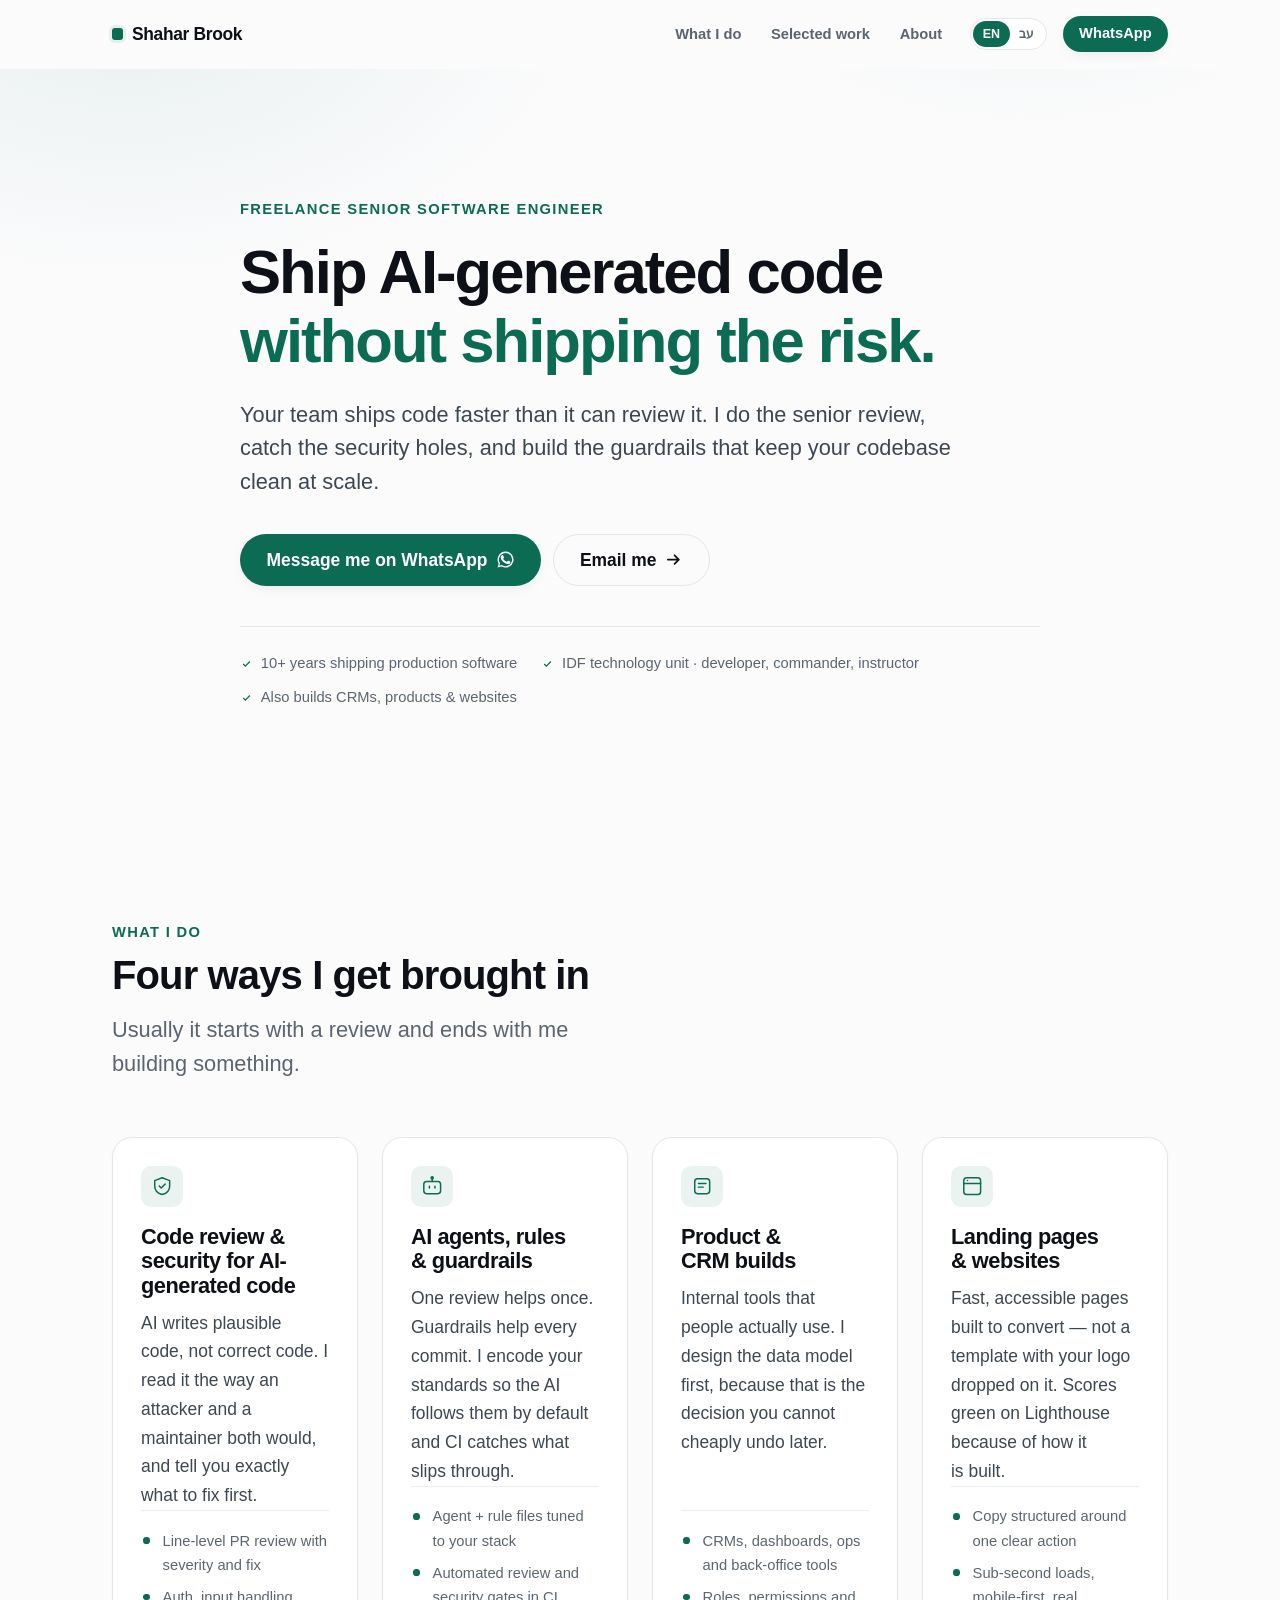
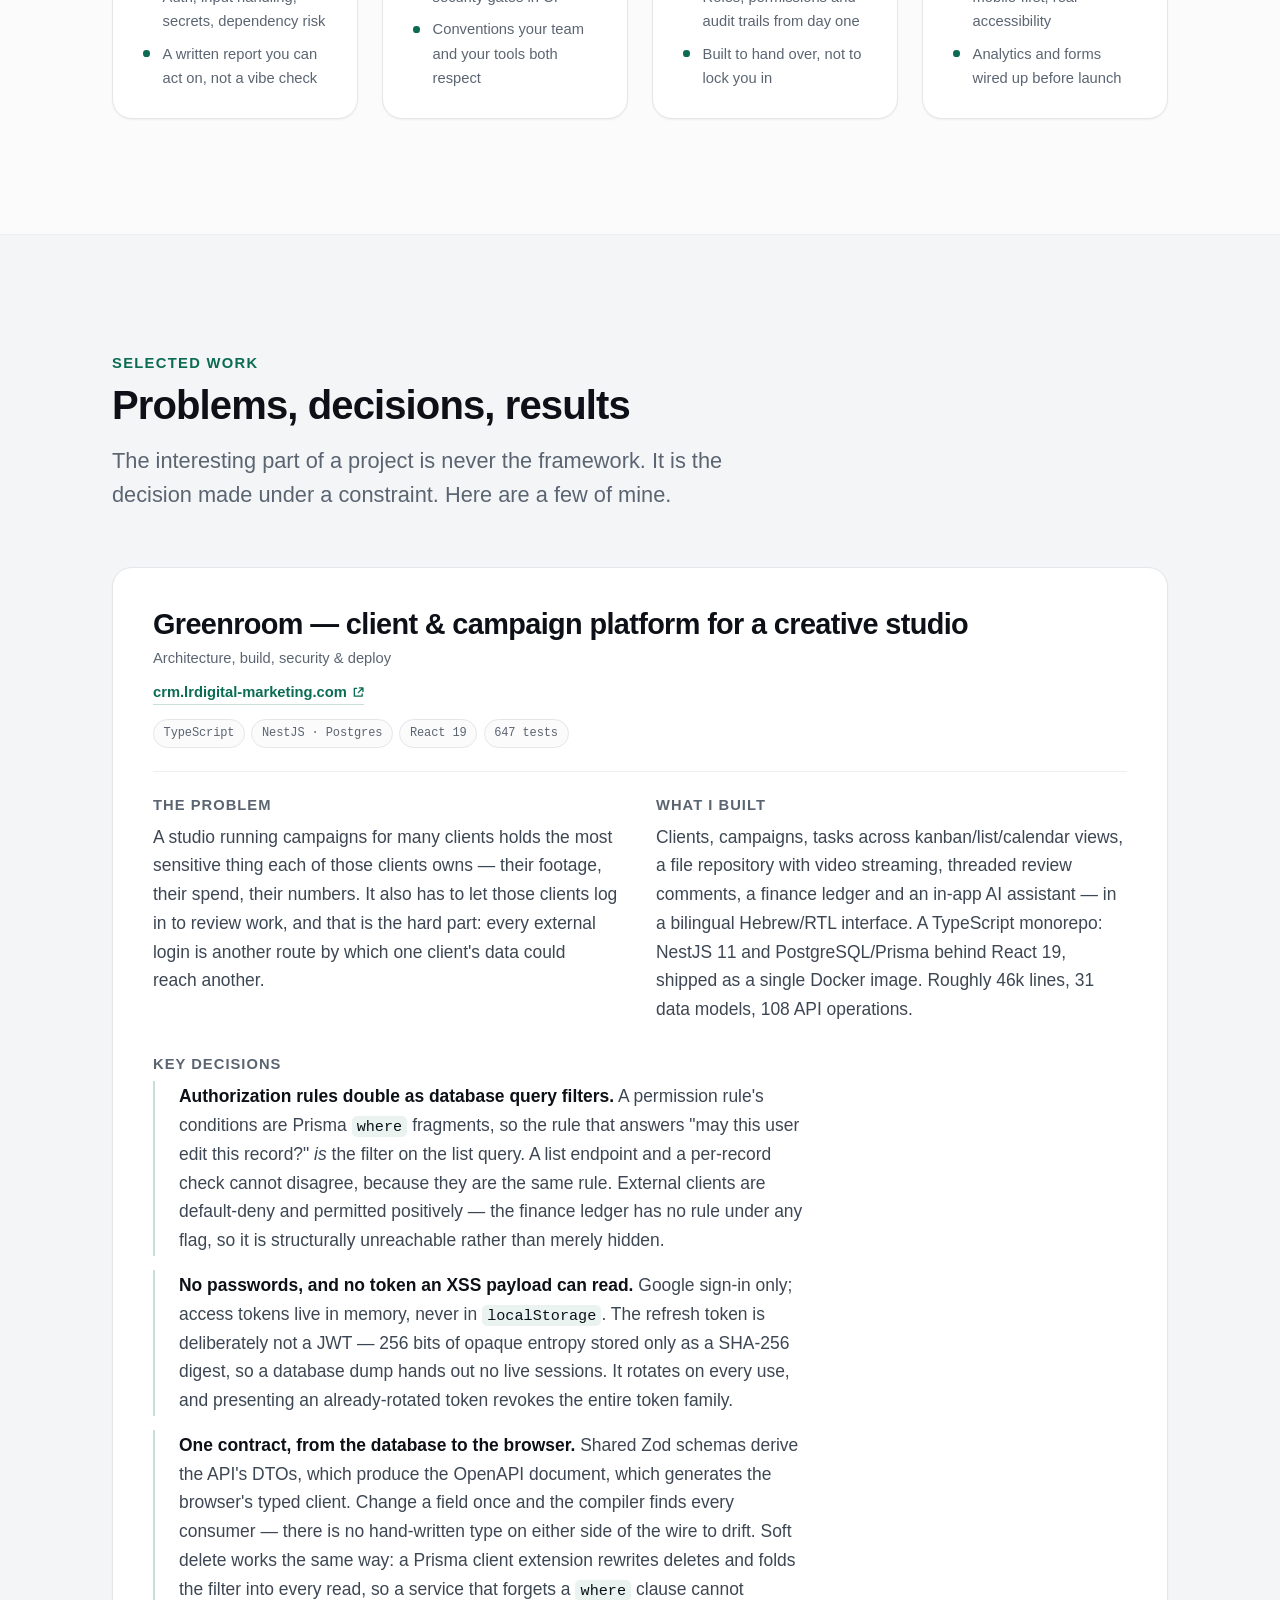
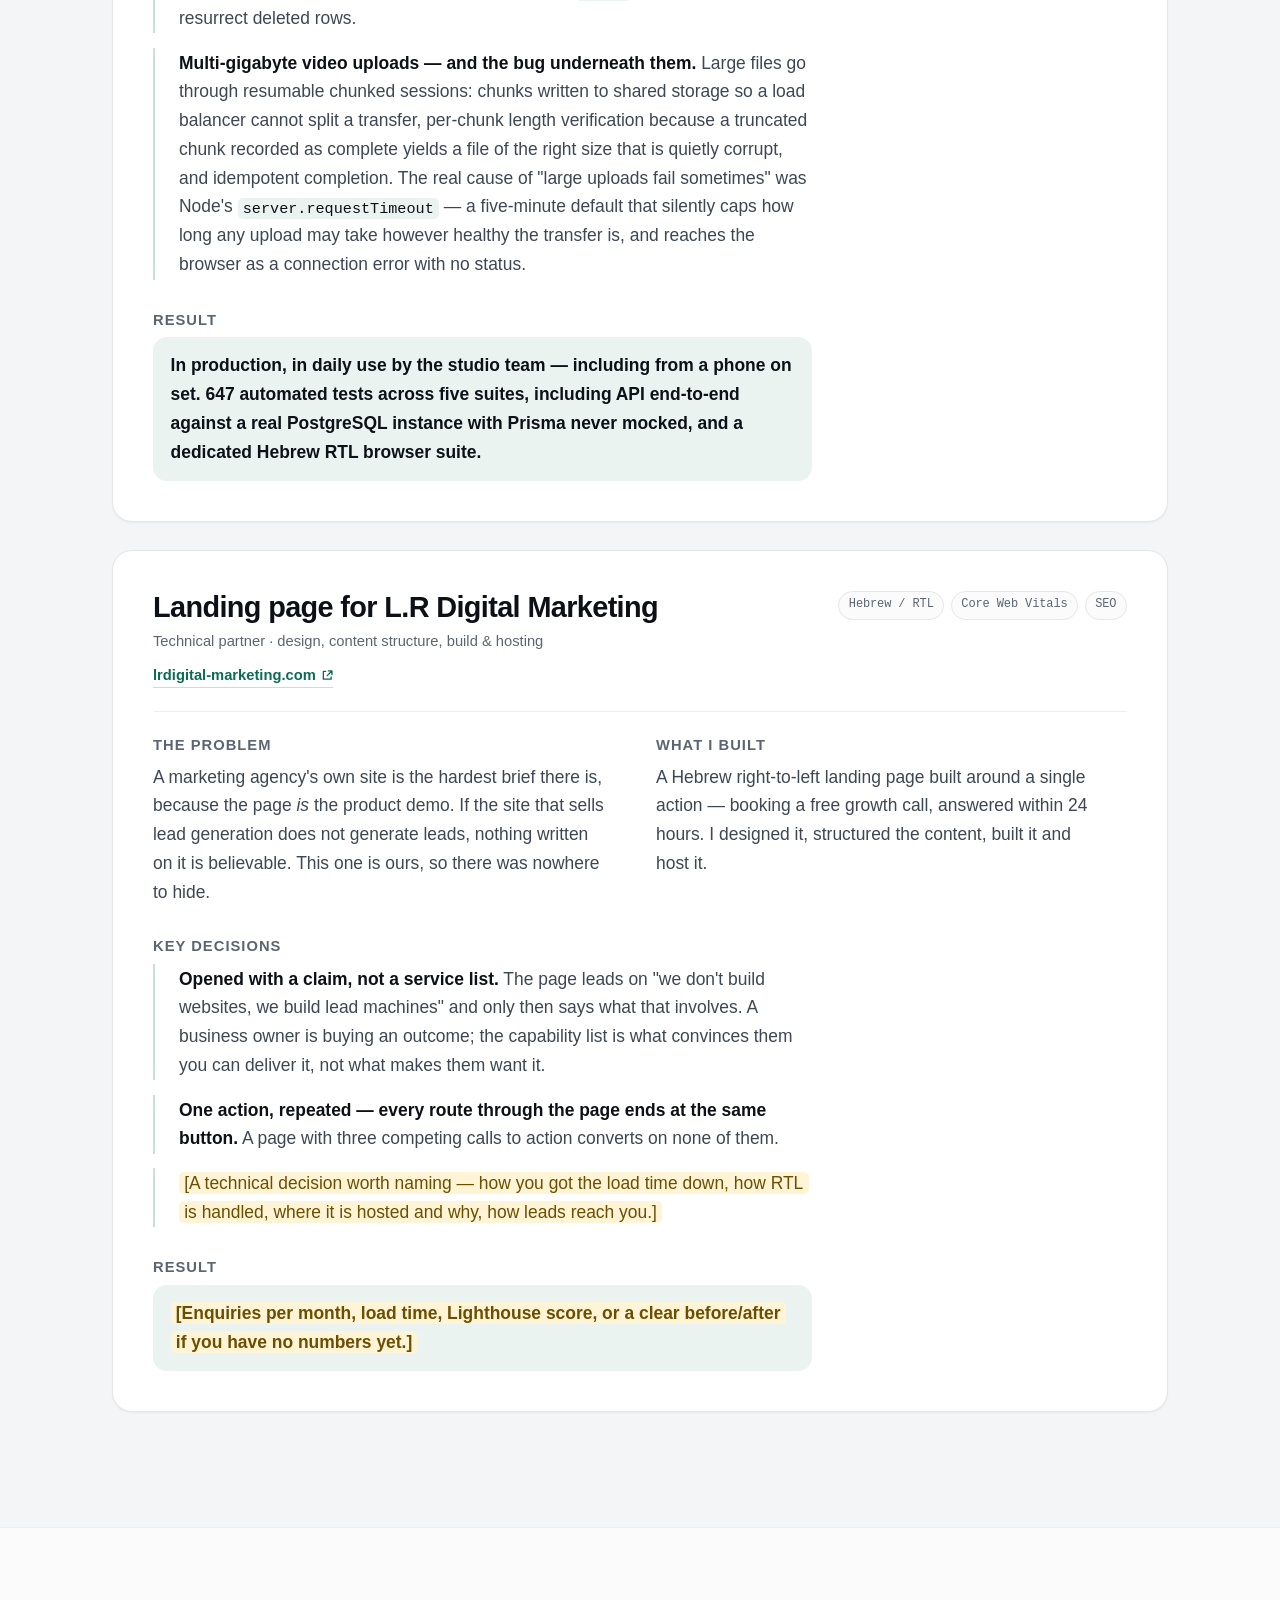
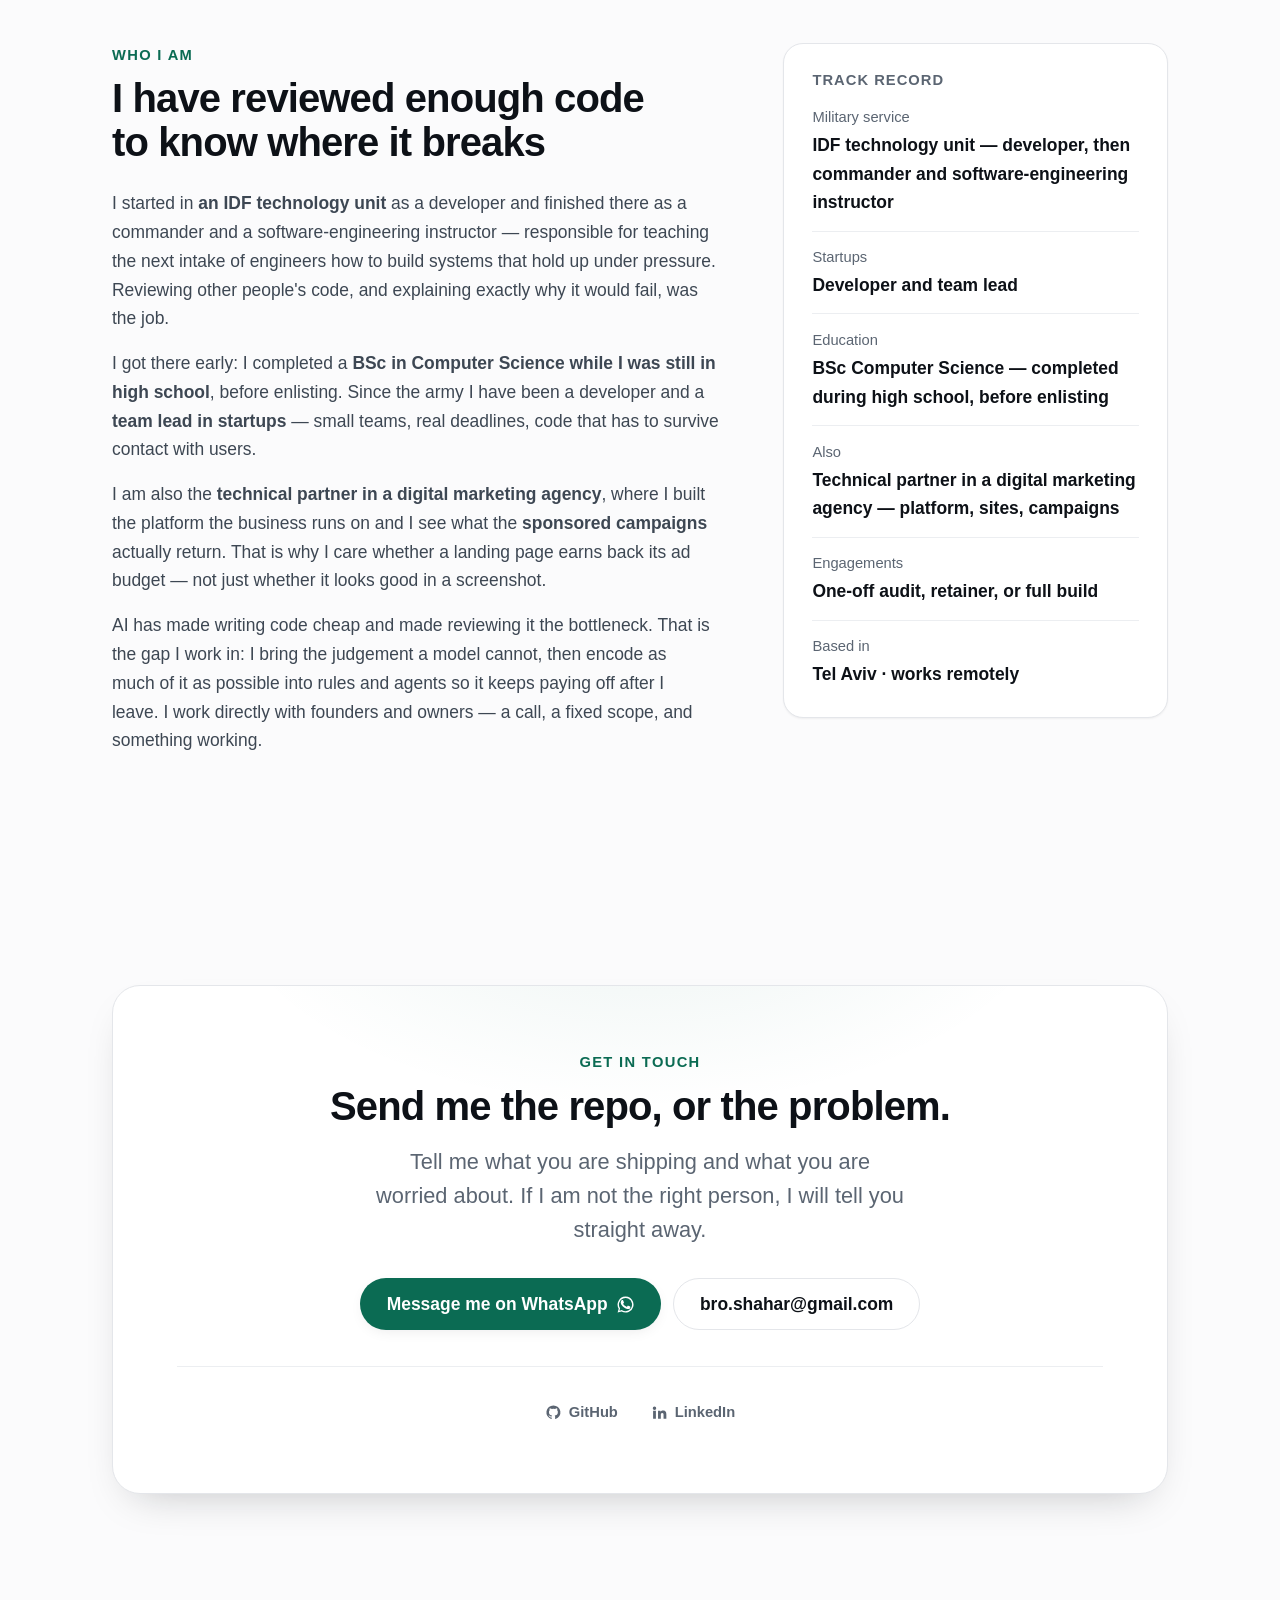
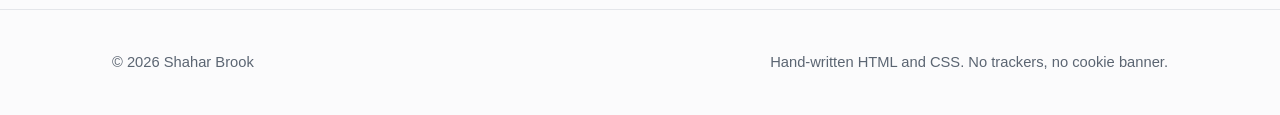
==== index.html @ 5a6a5cbb "Add bilingual portfolio site Static single-page site (EN/HE with RTL), no build step and no dependen" ====
<!doctype html>
<!-- The lang/dir on <html> are the master switch for the whole site.
     They are set before first paint by the inline script below. -->
<html lang="en" dir="ltr">
<head>
<meta charset="utf-8">
<meta name="viewport" content="width=device-width, initial-scale=1">

<!-- ==========================================================================
     SEO / SOCIAL  —  CUSTOMIZE
     The Hebrew title/description live in assets/js/main.js (LANG_META) and are
     swapped in when the visitor switches language.
     ========================================================================== -->
<title>Shahar Brook — Ship AI-generated code safely</title>
<meta name="description" content="Senior engineer helping teams ship AI-generated code safely: code review, security checks, and the agents and guardrails that keep a codebase clean. Also builds CRMs, products and landing pages.">
<link rel="canonical" href="https://shaharbrook.github.io/">
<link rel="alternate" hreflang="en" href="https://shaharbrook.github.io/?lang=en">
<link rel="alternate" hreflang="he" href="https://shaharbrook.github.io/?lang=he">
<link rel="alternate" hreflang="x-default" href="https://shaharbrook.github.io/">

<meta property="og:type" content="website">
<meta property="og:url" content="https://shaharbrook.github.io/">
<meta property="og:title" content="Shahar Brook — Ship AI-generated code safely">
<meta property="og:description" content="Senior code review, security checks and guardrails for AI-generated code. Plus full product, CRM and website builds.">
<meta property="og:image" content="https://shaharbrook.github.io/assets/img/og.png">
<meta name="twitter:card" content="summary_large_image">

<meta name="theme-color" content="#0c1116" media="(prefers-color-scheme: dark)">
<meta name="theme-color" content="#fbfbfc" media="(prefers-color-scheme: light)">

<link rel="icon" href="assets/img/favicon.svg" type="image/svg+xml">
<link rel="stylesheet" href="assets/css/styles.css">

<!-- ==========================================================================
     Runs before first paint, so the page never flashes the wrong language or
     the wrong text direction.

     Priority: ?lang= in the URL  >  saved choice  >  browser language  >  English.
     ========================================================================== -->
<script>
(function () {
  var root = document.documentElement;

  // Scroll-reveal opt-in. The load handler is a failsafe: if main.js fails to
  // load, we drop the flag so nothing is left invisible.
  root.classList.add('js');
  addEventListener('load', function () {
    if (!window.__revealReady) root.classList.remove('js');
  });

  var q = (location.search.match(/[?&]lang=(en|he)\b/) || [])[1];
  var saved = null;
  try { saved = localStorage.getItem('lang'); } catch (e) { /* private mode */ }
  var browser = (navigator.language || '').toLowerCase();

  var lang = q || saved || (browser.indexOf('he') === 0 ? 'he' : 'en');
  root.lang = lang;
  root.dir = lang === 'he' ? 'rtl' : 'ltr';
})();
</script>
</head>

<body>
<a class="skip-link" href="#main" lang="en">Skip to content</a>
<a class="skip-link" href="#main" lang="he">דילוג לתוכן</a>

<!-- ==========================================================================
     HEADER
     ========================================================================== -->
<header class="site-header" id="top">
  <div class="container header-inner">
    <a class="wordmark" href="#top">
      <span class="wordmark-mark" aria-hidden="true"></span>
      <span lang="en">Shahar&nbsp;Brook</span>
      <span lang="he">שחר&nbsp;ברוק</span>
    </a>

    <nav class="site-nav" aria-label="Primary">
      <ul>
        <li><a href="#services" lang="en">What I do</a><a href="#services" lang="he">מה אני עושה</a></li>
        <li><a href="#work" lang="en">Selected work</a><a href="#work" lang="he">עבודות נבחרות</a></li>
        <li><a href="#about" lang="en">About</a><a href="#about" lang="he">מי אני</a></li>
      </ul>
    </nav>

    <!-- Language switch. Real links, so they work with JavaScript disabled;
         main.js intercepts the click and swaps in place instead of reloading. -->
    <div class="lang-switch" role="group" aria-label="Language / שפה">
      <a class="lang-btn" href="?lang=en" data-lang="en" hreflang="en" lang="en">EN</a>
      <a class="lang-btn" href="?lang=he" data-lang="he" hreflang="he" lang="he">עב</a>
    </div>

    <!-- Header CTA goes straight to WhatsApp — one tap from any scroll position. -->
    <a class="btn btn-sm btn-primary header-cta" href="https://wa.me/972544994592?text=Hi%20Shahar%20%E2%80%94%20I%20found%20your%20site.%20What%20I%20need%20help%20with%3A" lang="en">WhatsApp</a>
    <a class="btn btn-sm btn-primary header-cta" href="https://wa.me/972544994592?text=%D7%94%D7%99%D7%99%20%D7%A9%D7%97%D7%A8%2C%20%D7%94%D7%92%D7%A2%D7%AA%D7%99%20%D7%9E%D7%94%D7%90%D7%AA%D7%A8.%20%D7%9E%D7%94%20%D7%A9%D7%90%D7%A0%D7%99%20%D7%A6%D7%A8%D7%99%D7%9A%3A" lang="he">וואטסאפ</a>
  </div>
</header>

<main id="main">

  <!-- ========================================================================
       1. HERO
       The headline leads with the outcome, not the job title.
       Every block below exists twice: lang="en" and lang="he". CSS hides
       whichever one does not match <html lang>. Keep them next to each other.
       ======================================================================== -->
  <section class="hero">
    <div class="container hero-inner">
      <p class="eyebrow" lang="en">Freelance senior software engineer</p>
      <p class="eyebrow" lang="he">מהנדס תוכנה בכיר · פרילנס</p>

      <!-- Two block lines rather than a hard <br>, so each half can wrap on
           its own on a narrow phone. The nowrap span stops "AI-generated"
           breaking after the hyphen. -->
      <h1 class="hero-title" lang="en">
        <span class="hero-line">Ship <span class="nowrap">AI-generated</span> code</span>
        <span class="hero-line accent-text">without shipping the risk.</span>
      </h1>
      <h1 class="hero-title" lang="he">
        <span class="hero-line">קוד שנכתב ב־AI</span>
        <span class="hero-line accent-text">בלי הסיכון שבא איתו.</span>
      </h1>

      <!-- One sentence. Resist adding a second — this is the line that has to
           land in the first few seconds. -->
      <p class="hero-sub" lang="en">
        Your team ships code faster than it can review it. I do the senior review, catch
        the security holes, and build the guardrails that keep your codebase clean at scale.
      </p>
      <p class="hero-sub" lang="he">
        הצוות שלכם כותב קוד מהר יותר משהוא מספיק לבדוק אותו. אני עושה את ה־review הבכיר,
        מוצא את חורי האבטחה, ובונה את מנגנוני הבקרה ששומרים על הקוד נקי גם כשגדלים.
      </p>

      <div class="hero-actions">
        <!-- PRIMARY CTA — WhatsApp. Lowest-friction channel for this market:
             one tap on a phone and the conversation has already started.
             CUSTOMIZE: the number lives in the wa.me/ URL, international
             format, no "+" and no leading zero (Israel = 972...). -->
        <a class="btn btn-primary btn-lg" href="https://wa.me/972544994592?text=Hi%20Shahar%20%E2%80%94%20I%20found%20your%20site.%20What%20I%20need%20help%20with%3A" lang="en">
          Message me on WhatsApp
          <svg class="btn-icon" viewBox="0 0 24 24" fill="currentColor" aria-hidden="true"><path d="M12 2a10 10 0 0 0-8.6 15.1L2 22l5-1.3A10 10 0 1 0 12 2Zm0 18.2a8.2 8.2 0 0 1-4.3-1.2l-.3-.2-3.1.8.8-3-.2-.3A8.2 8.2 0 1 1 12 20.2Z"/><path d="M17.5 14.4c-.3-.2-1.8-.9-2.1-1-.3-.1-.5-.2-.7.1-.2.3-.8 1-.9 1.2-.2.2-.3.2-.6.1-.3-.2-1.3-.5-2.4-1.5-.9-.8-1.5-1.8-1.7-2.1-.2-.3 0-.5.1-.6l.4-.5c.1-.2.2-.3.3-.5.1-.2 0-.4 0-.5 0-.1-.7-1.6-.9-2.2-.2-.6-.5-.5-.7-.5h-.6c-.2 0-.5.1-.8.4-.3.3-1 1-1 2.5s1.1 2.9 1.2 3.1c.1.2 2.1 3.2 5.1 4.5.7.3 1.3.5 1.7.6.7.2 1.4.2 1.9.1.6-.1 1.8-.7 2-1.4.2-.7.2-1.3.2-1.4-.1-.2-.3-.2-.5-.4Z"/></svg>
        </a>
        <a class="btn btn-primary btn-lg" href="https://wa.me/972544994592?text=%D7%94%D7%99%D7%99%20%D7%A9%D7%97%D7%A8%2C%20%D7%94%D7%92%D7%A2%D7%AA%D7%99%20%D7%9E%D7%94%D7%90%D7%AA%D7%A8.%20%D7%9E%D7%94%20%D7%A9%D7%90%D7%A0%D7%99%20%D7%A6%D7%A8%D7%99%D7%9A%3A" lang="he">
          דברו איתי בוואטסאפ
          <svg class="btn-icon" viewBox="0 0 24 24" fill="currentColor" aria-hidden="true"><path d="M12 2a10 10 0 0 0-8.6 15.1L2 22l5-1.3A10 10 0 1 0 12 2Zm0 18.2a8.2 8.2 0 0 1-4.3-1.2l-.3-.2-3.1.8.8-3-.2-.3A8.2 8.2 0 1 1 12 20.2Z"/><path d="M17.5 14.4c-.3-.2-1.8-.9-2.1-1-.3-.1-.5-.2-.7.1-.2.3-.8 1-.9 1.2-.2.2-.3.2-.6.1-.3-.2-1.3-.5-2.4-1.5-.9-.8-1.5-1.8-1.7-2.1-.2-.3 0-.5.1-.6l.4-.5c.1-.2.2-.3.3-.5.1-.2 0-.4 0-.5 0-.1-.7-1.6-.9-2.2-.2-.6-.5-.5-.7-.5h-.6c-.2 0-.5.1-.8.4-.3.3-1 1-1 2.5s1.1 2.9 1.2 3.1c.1.2 2.1 3.2 5.1 4.5.7.3 1.3.5 1.7.6.7.2 1.4.2 1.9.1.6-.1 1.8-.7 2-1.4.2-.7.2-1.3.2-1.4-.1-.2-.3-.2-.5-.4Z"/></svg>
        </a>

        <!-- SECONDARY CTA — email, for anyone who wants to send detail. -->
        <a class="btn btn-ghost btn-lg" href="mailto:bro.shahar@gmail.com?subject=Project%20enquiry" lang="en">
          Email me
          <svg class="btn-icon btn-icon-arrow" viewBox="0 0 20 20" aria-hidden="true"><path d="M4 10h11M11 5.5 15.5 10 11 14.5" fill="none" stroke="currentColor" stroke-width="1.8" stroke-linecap="round" stroke-linejoin="round"/></svg>
        </a>
        <a class="btn btn-ghost btn-lg" href="mailto:bro.shahar@gmail.com?subject=%D7%A4%D7%A0%D7%99%D7%99%D7%94%20%D7%9E%D7%94%D7%90%D7%AA%D7%A8" lang="he">
          שלחו לי מייל
          <svg class="btn-icon btn-icon-arrow" viewBox="0 0 20 20" aria-hidden="true"><path d="M4 10h11M11 5.5 15.5 10 11 14.5" fill="none" stroke="currentColor" stroke-width="1.8" stroke-linecap="round" stroke-linejoin="round"/></svg>
        </a>
      </div>

      <!-- Credibility strip. Three short proof points, no fluff. The third one
           is doing real work: it tells a founder who needs a whole product
           built that they are also in the right place. -->
      <ul class="hero-proof">
        <li lang="en">10+ years shipping production software</li>
        <li lang="he">מעל 10 שנות פיתוח במערכות פרודקשן</li>
        <li lang="en">IDF technology unit · developer, commander, instructor</li>
        <li lang="he">יחידה טכנולוגית בצה״ל · מפתח, מפקד ומדריך</li>
        <li lang="en">Also builds CRMs, products &amp; websites</li>
        <li lang="he">בונה גם CRM, מוצרים ואתרים</li>
      </ul>
    </div>
  </section>

  <!-- ========================================================================
       2. WHAT I DO
       Four services. Each is one outcome sentence + three concrete deliverables.
       To add a service, copy one <article class="card reveal"> block — remember
       to copy both the lang="en" and lang="he" lines inside it.
       ======================================================================== -->
  <section class="section" id="services">
    <div class="container">
      <header class="section-head">
        <p class="eyebrow" lang="en">What I do</p>
        <p class="eyebrow" lang="he">מה אני עושה</p>

        <h2 class="section-title" lang="en">Four ways I get brought in</h2>
        <h2 class="section-title" lang="he">ארבע דרכים שבהן אני נכנס לתמונה</h2>

        <p class="section-lead" lang="en">Usually it starts with a review and ends with me building something.</p>
        <p class="section-lead" lang="he">בדרך כלל זה מתחיל ב־review ונגמר בזה שאני בונה משהו.</p>
      </header>

      <div class="grid grid-services">

        <article class="card reveal">
          <span class="card-icon" aria-hidden="true">
            <svg viewBox="0 0 24 24" fill="none" stroke="currentColor" stroke-width="1.6" stroke-linecap="round" stroke-linejoin="round"><path d="M12 3 4 6v6c0 4.2 3.1 7.6 8 9 4.9-1.4 8-4.8 8-9V6l-8-3Z"/><path d="m8.8 11.8 2.2 2.2 4.2-4.4"/></svg>
          </span>
          <h3 class="card-title" lang="en">Code review &amp; security for AI-generated code</h3>
          <h3 class="card-title" lang="he">Review ואבטחה לקוד שנכתב ב־AI</h3>

          <p class="card-body" lang="en">
            AI writes plausible code, not correct code. I read it the way an attacker
            and a maintainer both would, and tell you exactly what to fix first.
          </p>
          <p class="card-body" lang="he">
            AI כותב קוד שנראה נכון, לא קוד שהוא נכון. אני קורא אותו גם כמי שתוקף אותו
            וגם כמי שיתחזק אותו, ואומר לכם בדיוק מה לתקן קודם.
          </p>

          <ul class="card-list">
            <li lang="en">Line-level PR review with severity and fix</li>
            <li lang="he">Review ברמת השורה, עם חומרה ותיקון</li>
            <li lang="en">Auth, input handling, secrets, dependency risk</li>
            <li lang="he">הרשאות, טיפול בקלט, סודות וסיכוני תלויות</li>
            <li lang="en">A written report you can act on, not a vibe check</li>
            <li lang="he">דוח כתוב שאפשר לפעול לפיו, לא תחושת בטן</li>
          </ul>
        </article>

        <article class="card reveal">
          <span class="card-icon" aria-hidden="true">
            <svg viewBox="0 0 24 24" fill="none" stroke="currentColor" stroke-width="1.6" stroke-linecap="round" stroke-linejoin="round"><rect x="3" y="7" width="18" height="13" rx="3"/><path d="M9 12v2M15 12v2M12 3v4"/><circle cx="12" cy="3" r="1.2"/></svg>
          </span>
          <h3 class="card-title" lang="en">AI agents, rules &amp; guardrails</h3>
          <h3 class="card-title" lang="he">סוכני AI, חוקים ומעקות בטיחות</h3>

          <p class="card-body" lang="en">
            One review helps once. Guardrails help every commit. I encode your standards
            so the AI follows them by default and CI catches what slips through.
          </p>
          <p class="card-body" lang="he">
            Review אחד עוזר פעם אחת. מעקות עוזרים בכל commit. אני מקודד את הסטנדרטים
            שלכם כך שה־AI עוקב אחריהם כברירת מחדל, וה־CI תופס את מה שמחליק.
          </p>

          <ul class="card-list">
            <li lang="en">Agent + rule files tuned to your stack</li>
            <li lang="he">קבצי agent ו־rules מותאמים ל־stack שלכם</li>
            <li lang="en">Automated review and security gates in CI</li>
            <li lang="he">שערי review ואבטחה אוטומטיים ב־CI</li>
            <li lang="en">Conventions your team and your tools both respect</li>
            <li lang="he">קונבנציות שגם הצוות וגם הכלים מכבדים</li>
          </ul>
        </article>

        <article class="card reveal">
          <span class="card-icon" aria-hidden="true">
            <svg viewBox="0 0 24 24" fill="none" stroke="currentColor" stroke-width="1.6" stroke-linecap="round" stroke-linejoin="round"><path d="M4 7a3 3 0 0 1 3-3h10a3 3 0 0 1 3 3v10a3 3 0 0 1-3 3H7a3 3 0 0 1-3-3Z"/><path d="M8 9h8M8 13h5"/></svg>
          </span>
          <h3 class="card-title" lang="en">Product &amp; CRM builds</h3>
          <h3 class="card-title" lang="he">מוצרים ומערכות CRM</h3>

          <p class="card-body" lang="en">
            Internal tools that people actually use. I design the data model first,
            because that is the decision you cannot cheaply undo later.
          </p>
          <p class="card-body" lang="he">
            כלים פנימיים שאנשים באמת משתמשים בהם. אני מתחיל ממודל הנתונים, כי זו
            ההחלטה שהכי יקר לשנות אחר כך.
          </p>

          <ul class="card-list">
            <li lang="en">CRMs, dashboards, ops and back-office tools</li>
            <li lang="he">CRM, דשבורדים וכלי תפעול</li>
            <li lang="en">Roles, permissions and audit trails from day one</li>
            <li lang="he">תפקידים, הרשאות ו־audit trail מהיום הראשון</li>
            <li lang="en">Built to hand over, not to lock you in</li>
            <li lang="he">בנוי כדי להימסר, לא כדי לנעול אתכם</li>
          </ul>
        </article>

        <article class="card reveal">
          <span class="card-icon" aria-hidden="true">
            <svg viewBox="0 0 24 24" fill="none" stroke="currentColor" stroke-width="1.6" stroke-linecap="round" stroke-linejoin="round"><path d="M3 6a3 3 0 0 1 3-3h12a3 3 0 0 1 3 3v12a3 3 0 0 1-3 3H6a3 3 0 0 1-3-3Z"/><path d="M3 9h18"/><path d="M7 6.01v.01"/></svg>
          </span>
          <h3 class="card-title" lang="en">Landing pages &amp; websites</h3>
          <h3 class="card-title" lang="he">דפי נחיתה ואתרים</h3>

          <p class="card-body" lang="en">
            Fast, accessible pages built to convert — not a template with your logo
            dropped on it. Scores green on Lighthouse because of how it is built.
          </p>
          <p class="card-body" lang="he">
            דפים מהירים ונגישים שבנויים להמיר — לא תבנית עם הלוגו שלכם עליה.
            ירוק ב־Lighthouse בזכות איך שהם בנויים.
          </p>

          <ul class="card-list">
            <li lang="en">Copy structured around one clear action</li>
            <li lang="he">תוכן שבנוי סביב פעולה אחת ברורה</li>
            <li lang="en">Sub-second loads, mobile-first, real accessibility</li>
            <li lang="he">טעינה מתחת לשנייה, mobile-first, נגישות אמיתית</li>
            <li lang="en">Analytics and forms wired up before launch</li>
            <li lang="he">אנליטיקס וטפסים מחוברים עוד לפני העלייה לאוויר</li>
          </ul>
        </article>

      </div>
    </div>
  </section>

  <!-- ========================================================================
       3. SELECTED WORK  —  the most important section
       Each case study follows the same four beats: Problem, Built, Decisions, Result.
       TO ADD A PROJECT: copy one whole <article class="case reveal"> block.
       Nothing else needs to change — the layout handles any number of cards.
       ======================================================================== -->
  <section class="section section-alt" id="work">
    <div class="container">
      <header class="section-head">
        <p class="eyebrow" lang="en">Selected work</p>
        <p class="eyebrow" lang="he">עבודות נבחרות</p>

        <h2 class="section-title" lang="en">Problems, decisions, results</h2>
        <h2 class="section-title" lang="he">בעיות, החלטות, תוצאות</h2>

        <p class="section-lead" lang="en">
          The interesting part of a project is never the framework. It is the decision
          made under a constraint. Here are a few of mine.
        </p>
        <p class="section-lead" lang="he">
          החלק המעניין בפרויקט הוא אף פעם לא ה־framework. הוא ההחלטה שהתקבלה תחת אילוץ.
          הנה כמה משלי.
        </p>
      </header>

      <div class="cases">

        <!-- ---------------- CASE STUDY 1 — GREENROOM ----------------
             Written from greenroom-case-study.md. Every claim here is checkable
             against the repo — keep it that way. The three code-level claims
             (CASL conditions as Prisma where fragments, opaque rotating refresh
             tokens, Zod->OpenAPI->client) are the ones a technical founder will
             probe, and they are the reason this card sells the review service.
             ---------------------------------------------------------- -->
        <article class="case reveal">
          <div class="case-head">
            <div>
              <h3 class="case-title" lang="en">Greenroom — client &amp; campaign platform for a creative studio</h3>
              <h3 class="case-title" lang="he">Greenroom — פלטפורמת לקוחות וקמפיינים לסטודיו יצירתי</h3>
              <p class="case-role" lang="en">Architecture, build, security &amp; deploy</p>
              <p class="case-role" lang="he">ארכיטקטורה, פיתוח, אבטחה והעלאה לאוויר</p>
              <a class="case-link" href="https://crm.lrdigital-marketing.com/" target="_blank" rel="noopener" lang="en">
                crm.lrdigital-marketing.com <svg viewBox="0 0 16 16" fill="none" stroke="currentColor" stroke-width="1.7" stroke-linecap="round" stroke-linejoin="round" aria-hidden="true"><path d="M6 3H3v10h10v-3M9.5 2.5H14V7M13.5 3 8 8.5"/></svg>
              </a>
              <a class="case-link" href="https://crm.lrdigital-marketing.com/" target="_blank" rel="noopener" lang="he">
                crm.lrdigital-marketing.com <svg viewBox="0 0 16 16" fill="none" stroke="currentColor" stroke-width="1.7" stroke-linecap="round" stroke-linejoin="round" aria-hidden="true"><path d="M6 3H3v10h10v-3M9.5 2.5H14V7M13.5 3 8 8.5"/></svg>
              </a>
            </div>
            <ul class="tags" aria-label="Technologies">
              <li class="tag">TypeScript</li>
              <li class="tag">NestJS · Postgres</li>
              <li class="tag">React 19</li>
              <li class="tag">647 tests</li>
            </ul>
          </div>

          <div class="case-grid">
            <div class="case-block">
              <h4 class="case-label" lang="en">The problem</h4>
              <h4 class="case-label" lang="he">הבעיה</h4>
              <p lang="en">
                A studio running campaigns for many clients holds the most sensitive thing each
                of those clients owns — their footage, their spend, their numbers. It also has
                to let those clients log in to review work, and that is the hard part: every
                external login is another route by which one client's data could reach another.
              </p>
              <p lang="he">
                סטודיו שמנהל קמפיינים לכמה לקוחות מחזיק בדבר הרגיש ביותר שיש לכל אחד מהם —
                החומרים, התקציב והמספרים שלו. הוא גם צריך לתת לאותם לקוחות להיכנס ולאשר
                עבודות, וזה החלק הקשה: כל התחברות חיצונית היא עוד דרך שבה נתונים של לקוח אחד
                עלולים להגיע לאחר.
              </p>
            </div>

            <div class="case-block">
              <h4 class="case-label" lang="en">What I built</h4>
              <h4 class="case-label" lang="he">מה בניתי</h4>
              <p lang="en">
                Clients, campaigns, tasks across kanban/list/calendar views, a file repository
                with video streaming, threaded review comments, a finance ledger and an in-app
                AI assistant — in a bilingual Hebrew/RTL interface. A TypeScript monorepo:
                NestJS 11 and PostgreSQL/Prisma behind React 19, shipped as a single Docker
                image. Roughly 46k lines, 31 data models, 108 API operations.
              </p>
              <p lang="he">
                לקוחות, קמפיינים, משימות בתצוגות קנבן/רשימה/לוח שנה, מאגר קבצים עם סטרימינג
                וידאו, שרשורי הערות, ספר חשבונות פיננסי ועוזר AI מוטמע — בממשק דו־לשוני
                בעברית ובכתיב מימין לשמאל. מונורפו ב־TypeScript: NestJS 11 ו־PostgreSQL/Prisma
                מאחורי React 19, נשלח כאימג' Docker אחד. כ־46 אלף שורות, 31 מודלי נתונים,
                108 פעולות API.
              </p>
            </div>

            <div class="case-block case-block-wide">
              <h4 class="case-label" lang="en">Key decisions</h4>
              <h4 class="case-label" lang="he">ההחלטות המרכזיות</h4>
              <ul class="case-decisions">
                <li lang="en">
                  <strong>Authorization rules double as database query filters.</strong>
                  A permission rule's conditions are Prisma <code>where</code> fragments, so the
                  rule that answers "may this user edit this record?" <em>is</em> the filter on
                  the list query. A list endpoint and a per-record check cannot disagree, because
                  they are the same rule. External clients are default-deny and permitted
                  positively — the finance ledger has no rule under any flag, so it is
                  structurally unreachable rather than merely hidden.
                </li>
                <li lang="he">
                  <strong>כללי ההרשאות משמשים גם כמסנני שאילתות במסד הנתונים.</strong>
                  התנאים של כלל הרשאה הם קטעי <code>where</code> של Prisma, כך שהכלל שעונה על
                  "האם המשתמש הזה יכול לערוך את הרשומה?" <em>הוא</em> המסנן של שאילתת הרשימה.
                  בדיקה נקודתית ורשימה לא יכולות לסתור זו את זו, כי הן אותו כלל. לקוחות
                  חיצוניים חסומים כברירת מחדל ומקבלים היתרים מפורשים בלבד — לספר החשבונות אין
                  כלל באף דגל, ולכן הוא בלתי נגיש מבנית ולא רק מוסתר.
                </li>
                <li lang="en">
                  <strong>No passwords, and no token an XSS payload can read.</strong>
                  Google sign-in only; access tokens live in memory, never in
                  <code>localStorage</code>. The refresh token is deliberately not a JWT — 256
                  bits of opaque entropy stored only as a SHA-256 digest, so a database dump
                  hands out no live sessions. It rotates on every use, and presenting an
                  already-rotated token revokes the entire token family.
                </li>
                <li lang="he">
                  <strong>בלי סיסמאות, ובלי טוקן שקוד XSS יכול לקרוא.</strong>
                  התחברות דרך Google בלבד; טוקני הגישה נשמרים בזיכרון, לא ב־<code>localStorage</code>.
                  טוקן הרענון הוא בכוונה לא JWT — 256 ביט של אנטרופיה אטומה שנשמרת רק כתקציר
                  SHA-256, כך שהדלפת מסד נתונים לא מחלקת סשנים חיים. הוא מתחלף בכל שימוש,
                  והצגה של טוקן שכבר הוחלף מבטלת את כל משפחת הטוקנים.
                </li>
                <li lang="en">
                  <strong>One contract, from the database to the browser.</strong>
                  Shared Zod schemas derive the API's DTOs, which produce the OpenAPI document,
                  which generates the browser's typed client. Change a field once and the
                  compiler finds every consumer — there is no hand-written type on either side
                  of the wire to drift. Soft delete works the same way: a Prisma client
                  extension rewrites deletes and folds the filter into every read, so a service
                  that forgets a <code>where</code> clause cannot resurrect deleted rows.
                </li>
                <li lang="he">
                  <strong>חוזה אחד, ממסד הנתונים ועד לדפדפן.</strong>
                  סכמות Zod משותפות מגדירות את ה־DTOs של ה־API, שמייצרים את מסמך ה־OpenAPI,
                  שממנו נוצר קליינט מוטיפס לדפדפן. משנים שדה פעם אחת והקומפיילר מוצא כל צרכן —
                  אין טיפוס שנכתב ביד באף צד של החוט שיכול לסטות. מחיקה רכה עובדת באותו אופן:
                  הרחבת קליינט של Prisma משנה מחיקות ומשלבת את הסינון בכל קריאה, כך ששירות
                  ששוכח <code>where</code> לא יכול להחיות שורות מחוקות.
                </li>
                <li lang="en">
                  <strong>Multi-gigabyte video uploads — and the bug underneath them.</strong>
                  Large files go through resumable chunked sessions: chunks written to shared
                  storage so a load balancer cannot split a transfer, per-chunk length
                  verification because a truncated chunk recorded as complete yields a file of
                  the right size that is quietly corrupt, and idempotent completion. The real
                  cause of "large uploads fail sometimes" was Node's
                  <code>server.requestTimeout</code> — a five-minute default that silently caps
                  how long any upload may take however healthy the transfer is, and reaches the
                  browser as a connection error with no status.
                </li>
                <li lang="he">
                  <strong>העלאות וידאו בגודל ג'יגה־בייטים — והבאג שמתחת להן.</strong>
                  קבצים גדולים עוברים בסשנים מקוטעים שניתן להמשיך: הקטעים נכתבים לאחסון משותף
                  כדי שמאזן עומסים לא יפצל העברה, אורך כל קטע מאומת כי קטע קטוע שנרשם כהושלם
                  מייצר קובץ בגודל הנכון שפשוט פגום, וההשלמה אידמפוטנטית. הסיבה האמיתית
                  ל"העלאות גדולות נכשלות לפעמים" הייתה <code>server.requestTimeout</code> של
                  Node — ברירת מחדל של חמש דקות שחוסמת בשקט את משך ההעלאה, בלי קשר לבריאות
                  ההעברה, ומגיעה לדפדפן כשגיאת חיבור בלי סטטוס.
                </li>
              </ul>
            </div>

            <div class="case-block case-block-wide">
              <h4 class="case-label" lang="en">Result</h4>
              <h4 class="case-label" lang="he">התוצאה</h4>
              <p class="case-result" lang="en">
                In production, in daily use by the studio team — including from a phone on set.
                647 automated tests across five suites, including API end-to-end against a real
                PostgreSQL instance with Prisma never mocked, and a dedicated Hebrew RTL browser
                suite.
              </p>
              <p class="case-result" lang="he">
                בפרודקשן, בשימוש יומי של צוות הסטודיו — כולל מהטלפון בזמן צילומים. 647 בדיקות
                אוטומטיות בחמש חבילות, כולל בדיקות API מקצה לקצה מול מופע PostgreSQL אמיתי בלי
                למוק את Prisma, וחבילת בדיקות דפדפן נפרדת ל־RTL בעברית.
              </p>
            </div>
          </div>
        </article>

        <!-- ---------------- CASE STUDY 2 — LANDING PAGE ---------------- -->
        <article class="case reveal">
          <div class="case-head">
            <div>
              <h3 class="case-title" lang="en">Landing page for L.R Digital Marketing</h3>
              <h3 class="case-title" lang="he">דף נחיתה ל־L.R Digital Marketing</h3>
              <p class="case-role" lang="en">Technical partner &middot; design, content structure, build &amp; hosting</p>
              <p class="case-role" lang="he">שותף טכנולוגי &middot; עיצוב, מבנה תוכן, פיתוח ואחסון</p>
              <a class="case-link" href="https://lrdigital-marketing.com/" target="_blank" rel="noopener" lang="en">
                lrdigital-marketing.com <svg viewBox="0 0 16 16" fill="none" stroke="currentColor" stroke-width="1.7" stroke-linecap="round" stroke-linejoin="round" aria-hidden="true"><path d="M6 3H3v10h10v-3M9.5 2.5H14V7M13.5 3 8 8.5"/></svg>
              </a>
              <a class="case-link" href="https://lrdigital-marketing.com/" target="_blank" rel="noopener" lang="he">
                lrdigital-marketing.com <svg viewBox="0 0 16 16" fill="none" stroke="currentColor" stroke-width="1.7" stroke-linecap="round" stroke-linejoin="round" aria-hidden="true"><path d="M6 3H3v10h10v-3M9.5 2.5H14V7M13.5 3 8 8.5"/></svg>
              </a>
            </div>
            <ul class="tags" aria-label="Technologies">
              <li class="tag">Hebrew / RTL</li>
              <li class="tag">Core Web Vitals</li>
              <li class="tag">SEO</li>
            </ul>
          </div>

          <div class="case-grid">
            <div class="case-block">
              <h4 class="case-label" lang="en">The problem</h4>
              <h4 class="case-label" lang="he">הבעיה</h4>
              <p lang="en">
                A marketing agency's own site is the hardest brief there is, because the page
                <em>is</em> the product demo. If the site that sells lead generation does not
                generate leads, nothing written on it is believable. This one is ours, so
                there was nowhere to hide.
              </p>
              <p lang="he">
                האתר של סוכנות שיווק הוא הבריף הקשה ביותר שיש, כי הדף עצמו <em>הוא</em> ההדגמה
                של המוצר. אם האתר שמוכר יצירת לידים לא מייצר לידים, שום דבר שכתוב בו לא
                אמין. הדף הזה הוא שלנו, אז לא היה איפה להתחבא.
              </p>
            </div>

            <div class="case-block">
              <h4 class="case-label" lang="en">What I built</h4>
              <h4 class="case-label" lang="he">מה בניתי</h4>
              <p lang="en">
                A Hebrew right-to-left landing page built around a single action — booking a
                free growth call, answered within 24 hours. I designed it, structured the
                content, built it and host it.
              </p>
              <p lang="he">
                דף נחיתה בעברית ובכתיב מימין לשמאל, שבנוי סביב פעולה אחת — קביעת שיחת צמיחה
                בחינם, עם מענה תוך 24 שעות. עיצבתי, בניתי את מבנה התוכן, פיתחתי ומאחסן אותו.
              </p>
            </div>

            <div class="case-block case-block-wide">
              <h4 class="case-label" lang="en">Key decisions</h4>
              <h4 class="case-label" lang="he">ההחלטות המרכזיות</h4>
              <ul class="case-decisions">
                <li lang="en">
                  <strong>Opened with a claim, not a service list.</strong>
                  The page leads on "we don't build websites, we build lead machines" and only
                  then says what that involves. A business owner is buying an outcome; the
                  capability list is what convinces them you can deliver it, not what makes
                  them want it.
                </li>
                <li lang="he">
                  <strong>נפתח בהצהרה, לא ברשימת שירותים.</strong>
                  הדף מוביל עם "אנחנו לא בונים אתרים, אנחנו בונים מכונות לידים", ורק אחר כך
                  מסביר מה זה כולל. בעל עסק קונה תוצאה; רשימת היכולות היא מה שמשכנע אותו שאתה
                  מסוגל לספק אותה, לא מה שגורם לו לרצות אותה.
                </li>
                <li lang="en">
                  <strong>One action, repeated — every route through the page ends at the same button.</strong>
                  A page with three competing calls to action converts on none of them.
                </li>
                <li lang="he">
                  <strong>פעולה אחת, חוזרת — כל מסלול בדף מסתיים באותו כפתור.</strong>
                  דף עם שלוש קריאות לפעולה שמתחרות ביניהן לא ממיר באף אחת מהן.
                </li>
                <li lang="en">
                  <span class="fill">[A technical decision worth naming — how you got the load
                  time down, how RTL is handled, where it is hosted and why, how leads reach
                  you.]</span>
                </li>
                <li lang="he">
                  <span class="fill">[החלטה טכנית ששווה לציין — איך הורדת את זמן הטעינה, איך
                  מטופל ה־RTL, איפה זה מאוחסן ולמה, איך הלידים מגיעים אליך.]</span>
                </li>
              </ul>
            </div>

            <div class="case-block case-block-wide">
              <h4 class="case-label" lang="en">Result</h4>
              <h4 class="case-label" lang="he">התוצאה</h4>
              <p class="case-result" lang="en">
                <span class="fill">[Enquiries per month, load time, Lighthouse score, or a
                clear before/after if you have no numbers yet.]</span>
              </p>
              <p class="case-result" lang="he">
                <span class="fill">[פניות בחודש, זמן טעינה, ציון Lighthouse, או לפני/אחרי ברור
                אם עוד אין מספרים.]</span>
              </p>
            </div>
          </div>
        </article>

      </div>
    </div>
  </section>

  <!-- ========================================================================
       4. WHO I AM / ABOUT
       Short and confident. Seniority is shown by the specifics, not the
       adjectives — the track-record panel on the right does that job.
       ======================================================================== -->
  <section class="section" id="about">
    <div class="container">
      <div class="about-grid">
        <div class="about-main">
          <p class="eyebrow" lang="en">Who I am</p>
          <p class="eyebrow" lang="he">מי אני</p>

          <h2 class="section-title" lang="en">I have reviewed enough code to know where it breaks</h2>
          <h2 class="section-title" lang="he">עשיתי מספיק review כדי לדעת איפה קוד נשבר</h2>

          <p class="about-body" lang="en">
            I started in <strong>an IDF technology unit</strong> as a developer and finished there as a
            commander and a software-engineering instructor — responsible for teaching the
            next intake of engineers how to build systems that hold up under pressure.
            Reviewing other people's code, and explaining exactly why it would fail, was
            the job.
          </p>
          <p class="about-body" lang="he">
            התחלתי ב<strong>יחידה טכנולוגית בצה״ל</strong> כמפתח וסיימתי שם כמפקד ומדריך הנדסת תוכנה —
            אחראי ללמד את המחזור הבא של המפתחים איך בונים מערכות שמחזיקות בלחץ. לקרוא קוד
            של אחרים ולהסביר בדיוק למה הוא ייפול היה התפקיד.
          </p>

          <p class="about-body" lang="en">
            I got there early: I completed a <strong>BSc in Computer Science while I was
            still in high school</strong>, before enlisting. Since the army I have been a
            developer and a <strong>team lead in startups</strong> — small teams, real
            deadlines, code that has to survive contact with users.
          </p>
          <p class="about-body" lang="he">
            הגעתי לשם מוקדם: סיימתי <strong>תואר ראשון במדעי המחשב עוד בתיכון</strong>,
            לפני הגיוס. מאז השחרור אני מפתח ו<strong>ראש צוות בסטארטאפים</strong> —
            צוותים קטנים, דדליינים אמיתיים, קוד שצריך לשרוד מפגש עם משתמשים.
          </p>

          <p class="about-body" lang="en">
            I am also the <strong>technical partner in a digital marketing agency</strong>,
            where I built the platform the business runs on and I see what the
            <strong>sponsored campaigns</strong> actually return. That is why I care whether a
            landing page earns back its ad budget — not just whether it looks good in a
            screenshot.
          </p>
          <p class="about-body" lang="he">
            אני גם <strong>השותף הטכנולוגי בסוכנות שיווק דיגיטלי</strong>, שם בניתי את
            הפלטפורמה שהעסק רץ עליה ואני רואה מה <strong>הקמפיינים הממומנים</strong> באמת
            מחזירים. בגלל זה חשוב לי אם דף נחיתה מחזיר את תקציב הפרסום שלו — ולא רק אם הוא
            נראה טוב בצילום מסך.
          </p>

          <p class="about-body" lang="en">
            AI has made writing code cheap and made reviewing it the bottleneck. That is
            the gap I work in: I bring the judgement a model cannot, then encode as much of
            it as possible into rules and agents so it keeps paying off after I leave.
            I work directly with founders and owners — a call, a fixed scope, and something
            working.
          </p>
          <p class="about-body" lang="he">
            AI הפך את כתיבת הקוד לזולה ואת ה־review לצוואר הבקבוק. שם אני עובד: מביא את
            שיקול הדעת שמודל לא יכול, ואז מקודד כמה שיותר ממנו לחוקים ולסוכנים כדי שזה
            ימשיך להשתלם גם אחרי שאני הולך. אני עובד ישירות מול מייסדים ובעלי עסקים —
            שיחה, סקופ סגור, ומשהו שעובד.
          </p>
        </div>

        <!-- Track record. Facts only — this panel is what a sceptical founder
             scans instead of reading the paragraphs. -->
        <aside class="about-side reveal" aria-label="Track record">
          <h3 class="about-side-title" lang="en">Track record</h3>
          <h3 class="about-side-title" lang="he">רקע מקצועי</h3>

          <dl class="facts">
            <div class="fact">
              <dt lang="en">Military service</dt>
              <dt lang="he">שירות צבאי</dt>
              <dd lang="en">IDF technology unit — developer, then commander and software-engineering instructor</dd>
              <dd lang="he">יחידה טכנולוגית בצה״ל — מפתח, ולאחר מכן מפקד ומדריך הנדסת תוכנה</dd>
            </div>
            <div class="fact">
              <dt lang="en">Startups</dt>
              <dt lang="he">סטארטאפים</dt>
              <dd lang="en">Developer and team lead</dd>
              <dd lang="he">מפתח וראש צוות</dd>
            </div>
            <div class="fact">
              <dt lang="en">Education</dt>
              <dt lang="he">השכלה</dt>
              <dd lang="en">BSc Computer Science — completed during high school, before enlisting</dd>
              <dd lang="he">תואר ראשון במדעי המחשב — הושלם במהלך התיכון, לפני הגיוס</dd>
            </div>
            <div class="fact">
              <dt lang="en">Also</dt>
              <dt lang="he">בנוסף</dt>
              <dd lang="en">Technical partner in a digital marketing agency — platform, sites, campaigns</dd>
              <dd lang="he">שותף טכנולוגי בסוכנות שיווק דיגיטלי — פלטפורמה, אתרים וקמפיינים</dd>
            </div>
            <div class="fact">
              <dt lang="en">Engagements</dt>
              <dt lang="he">מודלי עבודה</dt>
              <dd lang="en">One-off audit, retainer, or full build</dd>
              <dd lang="he">ביקורת חד־פעמית, ריטיינר, או פרויקט מלא</dd>
            </div>
            <div class="fact">
              <dt lang="en">Based in</dt>
              <dt lang="he">מיקום</dt>
              <dd lang="en">Tel Aviv &middot; works remotely</dd>
              <dd lang="he">תל אביב &middot; עובד גם מרחוק</dd>
            </div>
          </dl>
        </aside>
      </div>
    </div>
  </section>

  <!-- ========================================================================
       5. CONTACT / FINAL CTA
       ======================================================================== -->
  <section class="section contact" id="contact">
    <div class="container">
      <div class="contact-card reveal">
        <p class="eyebrow" lang="en">Get in touch</p>
        <p class="eyebrow" lang="he">יצירת קשר</p>

        <h2 class="contact-title" lang="en">Send me the repo, or the problem.</h2>
        <h2 class="contact-title" lang="he">שלחו לי את הריפו, או את הבעיה.</h2>

        <p class="contact-lead" lang="en">
          Tell me what you are shipping and what you are worried about. If I am not the right
          person, I will tell you straight away.
        </p>
        <p class="contact-lead" lang="he">
          ספרו לי מה אתם בונים וממה אתם חוששים. אם אני לא האדם הנכון, אני אגיד
          לכם את זה מיד.
        </p>

        <div class="contact-actions">
          <a class="btn btn-primary btn-lg" href="https://wa.me/972544994592?text=Hi%20Shahar%20%E2%80%94%20I%20found%20your%20site.%20What%20I%20need%20help%20with%3A" lang="en">
            Message me on WhatsApp
            <svg class="btn-icon" viewBox="0 0 24 24" fill="currentColor" aria-hidden="true"><path d="M12 2a10 10 0 0 0-8.6 15.1L2 22l5-1.3A10 10 0 1 0 12 2Zm0 18.2a8.2 8.2 0 0 1-4.3-1.2l-.3-.2-3.1.8.8-3-.2-.3A8.2 8.2 0 1 1 12 20.2Z"/><path d="M17.5 14.4c-.3-.2-1.8-.9-2.1-1-.3-.1-.5-.2-.7.1-.2.3-.8 1-.9 1.2-.2.2-.3.2-.6.1-.3-.2-1.3-.5-2.4-1.5-.9-.8-1.5-1.8-1.7-2.1-.2-.3 0-.5.1-.6l.4-.5c.1-.2.2-.3.3-.5.1-.2 0-.4 0-.5 0-.1-.7-1.6-.9-2.2-.2-.6-.5-.5-.7-.5h-.6c-.2 0-.5.1-.8.4-.3.3-1 1-1 2.5s1.1 2.9 1.2 3.1c.1.2 2.1 3.2 5.1 4.5.7.3 1.3.5 1.7.6.7.2 1.4.2 1.9.1.6-.1 1.8-.7 2-1.4.2-.7.2-1.3.2-1.4-.1-.2-.3-.2-.5-.4Z"/></svg>
          </a>
          <a class="btn btn-primary btn-lg" href="https://wa.me/972544994592?text=%D7%94%D7%99%D7%99%20%D7%A9%D7%97%D7%A8%2C%20%D7%94%D7%92%D7%A2%D7%AA%D7%99%20%D7%9E%D7%94%D7%90%D7%AA%D7%A8.%20%D7%9E%D7%94%20%D7%A9%D7%90%D7%A0%D7%99%20%D7%A6%D7%A8%D7%99%D7%9A%3A" lang="he">
            דברו איתי בוואטסאפ
            <svg class="btn-icon" viewBox="0 0 24 24" fill="currentColor" aria-hidden="true"><path d="M12 2a10 10 0 0 0-8.6 15.1L2 22l5-1.3A10 10 0 1 0 12 2Zm0 18.2a8.2 8.2 0 0 1-4.3-1.2l-.3-.2-3.1.8.8-3-.2-.3A8.2 8.2 0 1 1 12 20.2Z"/><path d="M17.5 14.4c-.3-.2-1.8-.9-2.1-1-.3-.1-.5-.2-.7.1-.2.3-.8 1-.9 1.2-.2.2-.3.2-.6.1-.3-.2-1.3-.5-2.4-1.5-.9-.8-1.5-1.8-1.7-2.1-.2-.3 0-.5.1-.6l.4-.5c.1-.2.2-.3.3-.5.1-.2 0-.4 0-.5 0-.1-.7-1.6-.9-2.2-.2-.6-.5-.5-.7-.5h-.6c-.2 0-.5.1-.8.4-.3.3-1 1-1 2.5s1.1 2.9 1.2 3.1c.1.2 2.1 3.2 5.1 4.5.7.3 1.3.5 1.7.6.7.2 1.4.2 1.9.1.6-.1 1.8-.7 2-1.4.2-.7.2-1.3.2-1.4-.1-.2-.3-.2-.5-.4Z"/></svg>
          </a>
          <a class="btn btn-ghost btn-lg" href="mailto:bro.shahar@gmail.com?subject=Project%20enquiry" lang="en">
            <span dir="ltr">bro.shahar@gmail.com</span>
          </a>
          <a class="btn btn-ghost btn-lg" href="mailto:bro.shahar@gmail.com?subject=%D7%A4%D7%A0%D7%99%D7%99%D7%94%20%D7%9E%D7%94%D7%90%D7%AA%D7%A8" lang="he">
            <span dir="ltr">bro.shahar@gmail.com</span>
          </a>
        </div>

        <!-- Optional social links. Delete any you do not want. -->
        <ul class="socials">
          <li>
            <a href="https://github.com/ShaharBrook">
              <svg viewBox="0 0 24 24" aria-hidden="true" fill="currentColor"><path d="M12 2a10 10 0 0 0-3.16 19.49c.5.09.68-.22.68-.48l-.01-1.7c-2.78.6-3.37-1.34-3.37-1.34-.45-1.16-1.11-1.47-1.11-1.47-.91-.62.07-.6.07-.6 1 .07 1.53 1.03 1.53 1.03.9 1.53 2.36 1.09 2.94.83.09-.65.35-1.09.63-1.34-2.22-.25-4.56-1.11-4.56-4.94 0-1.09.39-1.98 1.03-2.68-.1-.25-.45-1.27.1-2.64 0 0 .84-.27 2.75 1.02a9.5 9.5 0 0 1 5 0c1.91-1.29 2.75-1.02 2.75-1.02.55 1.37.2 2.39.1 2.64.64.7 1.03 1.59 1.03 2.68 0 3.84-2.34 4.68-4.57 4.93.36.31.68.92.68 1.85l-.01 2.75c0 .27.18.58.69.48A10 10 0 0 0 12 2Z"/></svg>
              GitHub
            </a>
          </li>
          <li>
            <!-- CUSTOMIZE: replace with your LinkedIn URL -->
            <a href="https://www.linkedin.com/in/shahar-brook/">
              <svg viewBox="0 0 24 24" aria-hidden="true" fill="currentColor"><path d="M4.98 3.5A2.5 2.5 0 1 0 5 8.5a2.5 2.5 0 0 0-.02-5ZM3 9.5h4V21H3V9.5Zm6.5 0h3.83v1.57h.05c.53-.95 1.83-1.95 3.77-1.95 4.03 0 4.78 2.5 4.78 5.75V21h-4v-5.3c0-1.26-.02-2.9-1.8-2.9-1.8 0-2.08 1.38-2.08 2.81V21h-4V9.5Z"/></svg>
              LinkedIn
            </a>
          </li>
        </ul>
      </div>
    </div>
  </section>

</main>

<footer class="site-footer">
  <div class="container footer-inner">
    <p>&copy; <span id="year">2026</span> <span lang="en">Shahar Brook</span><span lang="he">שחר ברוק</span></p>
    <p class="footer-note" lang="en">Hand-written HTML and CSS. No trackers, no cookie banner.</p>
    <p class="footer-note" lang="he">נכתב ידנית ב־HTML ו־CSS. בלי טראקרים, בלי באנר עוגיות.</p>
  </div>
</footer>

<script src="assets/js/main.js" defer></script>

<!-- Structured data — helps Google show your name correctly. CUSTOMIZE the URLs. -->
<script type="application/ld+json">
{
  "@context": "https://schema.org",
  "@type": "Person",
  "name": "Shahar Brook",
  "alternateName": "שחר ברוק",
  "jobTitle": "Freelance Senior Software Engineer",
  "url": "https://shaharbrook.github.io/",
  "sameAs": [
    "https://github.com/ShaharBrook",
    "https://www.linkedin.com/in/shahar-brook/"
  ],
  "knowsLanguage": ["en", "he"],
  "knowsAbout": [
    "Code review",
    "Application security",
    "AI coding agents",
    "CRM development",
    "Web performance"
  ]
}
</script>
</body>
</html>
---- assets/css/styles.css ----
/* ==========================================================================
   Shahar Brook — portfolio
   Single stylesheet. No build step, no framework.

   Structure:
     1. Design tokens  (colors, type, spacing)  <- START HERE to rebrand
     2. Reset & base
     3. Layout primitives
     4. Components (buttons, cards, tags)
     5. Sections
     6. Motion & print
   ========================================================================== */


/* ==========================================================================
   1. DESIGN TOKENS
   Change the accent in ONE place and the whole site follows.
   ========================================================================== */

:root {
  /* ---- Accent -----------------------------------------------------------
     A deep teal-green: reads as "passing check" without being a stock blue.
     Other tasteful options, already contrast-checked against white text:
       cobalt   #1d4ed8      plum      #6d28d9
       rust     #b03d1a      slate-ink #1f2937
     ------------------------------------------------------------------- */
  --accent:        #0b6b53;
  --accent-hover:  #095843;
  --accent-ink:    #ffffff;              /* text sitting ON the accent */
  --accent-soft:   rgba(11, 107, 83, 0.08);
  --accent-line:   rgba(11, 107, 83, 0.22);

  /* ---- Neutrals --------------------------------------------------------- */
  --bg:        #fbfbfc;
  --bg-alt:    #f4f5f7;                  /* alternating section background */
  --surface:   #ffffff;                  /* cards */
  --ink:       #0d1117;                  /* headings */
  --ink-2:     #3d4753;                  /* body copy */
  --ink-3:     #5b6572;                  /* muted / labels */
  --line:      #e4e6ea;                  /* borders */
  --line-soft: #eceef1;

  /* ---- "Fill this in" highlight ----------------------------------------
     Marks placeholder copy so you cannot ship it by accident.
     Delete the .fill rule in section 4 once the site is finished.
     ------------------------------------------------------------------- */
  --fill-bg:  #fff5d6;
  --fill-ink: #6b4e00;

  /* ---- Type -------------------------------------------------------------
     System stack: zero network requests, instant first paint.
     Want a custom face? Add ONE self-hosted variable font and put it at the
     front of --font-sans. Avoid Google Fonts <link> tags — they cost a
     round-trip before text can render.
     ------------------------------------------------------------------- */
  --font-sans: ui-sans-serif, -apple-system, BlinkMacSystemFont, "Segoe UI",
               Inter, Roboto, "Helvetica Neue", Arial, sans-serif;
  --font-mono: ui-monospace, SFMono-Regular, "SF Mono", Menlo, Consolas,
               "Liberation Mono", monospace;

  /* Fluid type: min size on a phone, max on desktop, no media queries. */
  --step--1: clamp(0.84rem, 0.81rem + 0.15vw, 0.92rem);
  --step-0:  clamp(1rem,    0.97rem + 0.16vw, 1.09rem);
  --step-1:  clamp(1.16rem, 1.09rem + 0.34vw, 1.38rem);
  --step-2:  clamp(1.4rem,  1.26rem + 0.68vw, 1.85rem);
  --step-3:  clamp(1.75rem, 1.5rem  + 1.25vw, 2.6rem);
  --step-4:  clamp(2.2rem,  1.65rem + 2.75vw, 4rem);

  /* ---- Space & shape ---------------------------------------------------- */
  --gutter:      clamp(1.15rem, 4vw, 2rem);
  --measure:     68ch;                   /* max readable line length */
  --container:   1120px;
  --section-y:   clamp(4rem, 9vw, 7.5rem);
  --radius:      14px;
  --radius-lg:   20px;
  --radius-pill: 999px;

  --shadow-sm: 0 1px 2px rgba(13, 17, 23, 0.05);
  --shadow-md: 0 4px 16px -6px rgba(13, 17, 23, 0.12);
  --shadow-lg: 0 18px 44px -22px rgba(13, 17, 23, 0.28);

  color-scheme: light dark;
}

/* ---- Dark mode ----------------------------------------------------------
   Only the tokens change. No component rule is duplicated.
   To force a single theme, delete this whole block.
   ---------------------------------------------------------------------- */
@media (prefers-color-scheme: dark) {
  :root {
    --accent:       #3ddc9a;
    --accent-hover: #58e8ab;
    --accent-ink:   #04241b;
    --accent-soft:  rgba(61, 220, 154, 0.10);
    --accent-line:  rgba(61, 220, 154, 0.26);

    --bg:        #0c1116;
    --bg-alt:    #0f161d;
    --surface:   #131b23;
    --ink:       #eef2f6;
    --ink-2:     #b6c1cc;
    --ink-3:     #8b98a5;
    --line:      #232e39;
    --line-soft: #1b242d;

    --fill-bg:  rgba(255, 196, 61, 0.14);
    --fill-ink: #f5cf7a;

    --shadow-sm: 0 1px 2px rgba(0, 0, 0, 0.4);
    --shadow-md: 0 4px 16px -6px rgba(0, 0, 0, 0.55);
    --shadow-lg: 0 18px 44px -22px rgba(0, 0, 0, 0.8);
  }
}


/* ==========================================================================
   2. RESET & BASE
   ========================================================================== */

*, *::before, *::after { box-sizing: border-box; }

* { margin: 0; }

html {
  -webkit-text-size-adjust: 100%;
  scroll-behavior: smooth;
  scroll-padding-top: 5.5rem;            /* clears the sticky header on jumps */
  /* Safety net against a stray wide element. `clip` rather than `hidden`
     because hidden would turn this into a scroll container and break the
     sticky header. */
  overflow-x: clip;
}

body {
  background: var(--bg);
  color: var(--ink-2);
  font-family: var(--font-sans);
  font-size: var(--step-0);
  line-height: 1.65;
  -webkit-font-smoothing: antialiased;
  text-rendering: optimizeLegibility;
}

h1, h2, h3, h4 {
  color: var(--ink);
  line-height: 1.12;
  letter-spacing: -0.022em;
  text-wrap: balance;
  font-weight: 650;
}

p { text-wrap: pretty; }

a { color: inherit; }

ul { list-style: none; padding: 0; }

svg { display: block; }

img { max-width: 100%; height: auto; display: block; }

/* Visible, consistent keyboard focus everywhere. */
:focus-visible {
  outline: 2px solid var(--accent);
  outline-offset: 3px;
  border-radius: 4px;
}

.skip-link {
  position: absolute;
  left: 50%;
  top: 0;
  transform: translate(-50%, -110%);
  z-index: 100;
  padding: 0.7rem 1.2rem;
  background: var(--accent);
  color: var(--accent-ink);
  border-radius: 0 0 var(--radius) var(--radius);
  font-weight: 600;
  text-decoration: none;
  transition: transform 0.16s ease;
}
.skip-link:focus-visible { transform: translate(-50%, 0); }


/* ==========================================================================
   2b. BILINGUAL (EN / HE) + RTL
   Every string exists twice in index.html: one element with lang="en" and
   one with lang="he". This one rule decides which is on screen — the <html>
   lang attribute is the master switch, set before paint by the inline script.

   Consequences worth knowing:
     - It works with JavaScript disabled (English shows, ?lang=he switches).
     - Both languages are in the DOM, so both are crawlable.
     - display:none also removes the hidden copy from the accessibility tree,
       so a screen reader never announces the page twice.

   The :not(.lang-btn) exception keeps the EN/עב switch itself always visible.
   ========================================================================== */

html[lang="en"] [lang="he"]:not(.lang-btn),
html[lang="he"] [lang="en"]:not(.lang-btn) { display: none; }

/* ---- Hebrew typography --------------------------------------------------
   Hebrew has no uppercase and no ascender/descender rhythm to speak of, so
   the tight tracking and small-caps treatment tuned for Latin look wrong.
   Slightly looser lines, no negative tracking.
   ---------------------------------------------------------------------- */
html[lang="he"] body {
  font-family: "Assistant", "Rubik", "Heebo", "Noto Sans Hebrew",
               "Arial Hebrew", var(--font-sans);
  line-height: 1.75;
}
html[lang="he"] h1,
html[lang="he"] h2,
html[lang="he"] h3,
html[lang="he"] h4 { letter-spacing: 0; line-height: 1.25; }
html[lang="he"] .hero-title { letter-spacing: 0; line-height: 1.2; }
html[lang="he"] .eyebrow,
html[lang="he"] .case-label { letter-spacing: 0.02em; }

/* ---- RTL mirroring ------------------------------------------------------
   Layout itself needs no RTL rules: the whole stylesheet uses logical
   properties (padding-inline-start, border-inline-start, inset-inline-start),
   which flip automatically. Only these three visual details are directional.
   ---------------------------------------------------------------------- */
[dir="rtl"] .hero::before   { transform: scaleX(-1); }  /* mirror the accent wash */
[dir="rtl"] .btn-icon-arrow { transform: scaleX(-1); }  /* arrow points the other way */
/* Tags are Latin technical labels ("647 tests", "React 19"), so their inner
   text must stay LTR — otherwise bidi renders "647 tests" as "tests 647".
   The list order still mirrors, which is correct. Drop `direction` here if you
   ever add a Hebrew tag. */
[dir="rtl"] .tag {
  font-family: var(--font-sans);          /* mono has no Hebrew */
  direction: ltr;
  unicode-bidi: isolate;
}
/* NB: only .btn-icon-arrow mirrors. Brand marks like the WhatsApp glyph must
   never be flipped — a mirrored logo is a wrong logo. */


/* ==========================================================================
   3. LAYOUT PRIMITIVES
   ========================================================================== */

.container {
  width: 100%;
  max-width: var(--container);
  margin-inline: auto;
  padding-inline: var(--gutter);
}

.section { padding-block: var(--section-y); }

.section-alt {
  background: var(--bg-alt);
  border-block: 1px solid var(--line-soft);
}

.section-head {
  max-width: 40rem;
  margin-bottom: clamp(2.25rem, 5vw, 3.5rem);
}

.section-title {
  font-size: var(--step-3);
  margin-top: 0.5rem;
}

.section-lead {
  margin-top: 1rem;
  font-size: var(--step-1);
  color: var(--ink-3);
  line-height: 1.55;
}

.eyebrow {
  font-size: var(--step--1);
  font-weight: 600;
  letter-spacing: 0.09em;
  text-transform: uppercase;
  color: var(--accent);
}

.grid { display: grid; gap: clamp(1rem, 2.2vw, 1.5rem); }

/* Service grid: 1 column on a phone, 2 on a tablet, 4 on desktop.
   Explicit rather than auto-fit, because with exactly four cards auto-fit
   lands on 3 + 1 at common desktop widths, which reads as a mistake.
   If you go to 5 or 6 services, swap this for:
     grid-template-columns: repeat(auto-fit, minmax(min(100%, 15rem), 1fr)); */
.grid-services { grid-template-columns: 1fr; }
@media (min-width: 34em) { .grid-services { grid-template-columns: repeat(2, 1fr); } }
@media (min-width: 66em) { .grid-services { grid-template-columns: repeat(4, 1fr); } }

.accent-text { color: var(--accent); }


/* ==========================================================================
   4. COMPONENTS
   ========================================================================== */

/* ---- Buttons ------------------------------------------------------------ */

.btn {
  --btn-py: 0.68rem;
  --btn-px: 1.15rem;
  display: inline-flex;
  align-items: center;
  justify-content: center;
  gap: 0.5rem;
  padding: var(--btn-py) var(--btn-px);
  border: 1px solid transparent;
  border-radius: var(--radius-pill);
  font: inherit;
  font-weight: 600;
  line-height: 1.2;
  text-decoration: none;
  white-space: nowrap;
  cursor: pointer;
  transition: background-color 0.16s ease, border-color 0.16s ease,
              transform 0.16s ease, box-shadow 0.16s ease;
}

.btn-lg { --btn-py: 0.9rem; --btn-px: 1.6rem; font-size: var(--step-0); }
.btn-sm { --btn-py: 0.5rem; --btn-px: 0.95rem; font-size: var(--step--1); }

.btn-primary {
  background: var(--accent);
  color: var(--accent-ink);
  box-shadow: var(--shadow-md);
}
.btn-primary:hover { background: var(--accent-hover); transform: translateY(-1px); }
.btn-primary:active { transform: translateY(0); }

.btn-ghost {
  background: transparent;
  color: var(--ink);
  border-color: var(--line);
}
.btn-ghost:hover { border-color: var(--accent); color: var(--accent); }

.btn-icon { width: 1.1em; height: 1.1em; flex: none; }

/* ---- Language switch ----------------------------------------------------
   A two-state segmented control. These are real <a href="?lang=..."> links,
   so they still work if JavaScript never runs; main.js upgrades them to an
   in-place swap. The active one is marked with aria-current="true".
   ---------------------------------------------------------------------- */
.lang-switch {
  display: flex;
  flex: none;
  padding: 2px;
  border: 1px solid var(--line);
  border-radius: var(--radius-pill);
  background: var(--surface);
}

.lang-btn {
  padding: 0.3rem 0.6rem;
  border-radius: var(--radius-pill);
  color: var(--ink-3);
  font-size: 0.78rem;
  font-weight: 650;
  line-height: 1.3;
  text-decoration: none;
  white-space: nowrap;
  transition: background-color 0.15s ease, color 0.15s ease;
}
.lang-btn:hover { color: var(--ink); }
.lang-btn[aria-current="true"] {
  background: var(--accent);
  color: var(--accent-ink);
}

/* ---- Placeholder highlight ---------------------------------------------
   Every bit of copy I could not know is wrapped in <span class="fill">.
   Search the HTML for `class="fill"` to find them all, then delete this rule.
   ---------------------------------------------------------------------- */
.fill {
  background: var(--fill-bg);
  color: var(--fill-ink);
  padding: 0.05em 0.3em;
  border-radius: 5px;
  box-decoration-break: clone;
  -webkit-box-decoration-break: clone;
  /* Keeps the brackets and any Latin/digits inside from being reordered by
     the bidi algorithm when the placeholder sits in a Hebrew sentence. */
  unicode-bidi: isolate;
}

/* Inline code — identifiers inside prose (`where`, `localStorage`).
   direction + isolate matter: a Latin identifier dropped into a Hebrew
   sentence would otherwise drag surrounding punctuation to the wrong side. */
code {
  font-family: var(--font-mono);
  font-size: 0.87em;
  padding: 0.1em 0.34em;
  border-radius: 5px;
  background: var(--accent-soft);
  color: var(--ink);
  direction: ltr;
  unicode-bidi: isolate;
  white-space: nowrap;
}

/* Utility: wrap anything that must stay left-to-right inside Hebrew copy —
   emails, URLs, version numbers, "10+", "99.9%".
   Example: <span class="ltr">99.9%</span> uptime
   Without it the bidi algorithm moves the % or + to the wrong side. */
.ltr {
  direction: ltr;
  unicode-bidi: isolate;
}

/* ---- Cards -------------------------------------------------------------- */

.card {
  display: flex;
  flex-direction: column;
  padding: clamp(1.3rem, 2.6vw, 1.75rem);
  background: var(--surface);
  border: 1px solid var(--line);
  border-radius: var(--radius-lg);
  box-shadow: var(--shadow-sm);
  transition: border-color 0.18s ease, box-shadow 0.18s ease, transform 0.18s ease;
}
.card:hover {
  border-color: var(--accent-line);
  box-shadow: var(--shadow-md);
  transform: translateY(-2px);
}

.card-icon {
  display: grid;
  place-items: center;
  width: 2.6rem;
  height: 2.6rem;
  margin-bottom: 1.1rem;
  border-radius: 10px;
  background: var(--accent-soft);
  color: var(--accent);
}
.card-icon svg { width: 1.4rem; height: 1.4rem; }

.card-title { font-size: var(--step-1); }

.card-body {
  margin-top: 0.65rem;
  color: var(--ink-2);
  font-size: var(--step-0);
}

.card-list {
  /* auto pushes the list to the bottom, so the divider lines sit on a
     consistent baseline even when the cards have different body lengths */
  margin-top: auto;
  padding-top: 1.1rem;
  border-top: 1px solid var(--line-soft);
  display: grid;
  gap: 0.5rem;
  font-size: var(--step--1);
  color: var(--ink-3);
}
.card-list li { position: relative; padding-inline-start: 1.35rem; }
.card-list li::before {
  content: "";
  position: absolute;
  inset-inline-start: 0.15rem;
  top: 0.58em;
  width: 0.42rem;
  height: 0.42rem;
  border-radius: 50%;
  background: var(--accent);
}

/* ---- Tags --------------------------------------------------------------- */

.tags { display: flex; flex-wrap: wrap; gap: 0.4rem; }

.tag {
  padding: 0.22rem 0.6rem;
  border: 1px solid var(--line);
  border-radius: var(--radius-pill);
  background: var(--bg);
  color: var(--ink-3);
  font-family: var(--font-mono);
  font-size: 0.75rem;
  letter-spacing: -0.01em;
  white-space: nowrap;
}


/* ==========================================================================
   5. SECTIONS
   ========================================================================== */

/* ---- Header ------------------------------------------------------------- */

.site-header {
  position: sticky;
  top: 0;
  z-index: 50;
  background: color-mix(in srgb, var(--bg) 88%, transparent);
  backdrop-filter: saturate(180%) blur(12px);
  -webkit-backdrop-filter: saturate(180%) blur(12px);
  border-bottom: 1px solid transparent;
  transition: border-color 0.2s ease;
}
/* .is-stuck is toggled in main.js once you scroll past the hero top. */
.site-header.is-stuck { border-bottom-color: var(--line); }

.header-inner {
  display: flex;
  align-items: center;
  gap: 1rem;
  min-height: 4.25rem;
}

.wordmark {
  display: inline-flex;
  align-items: center;
  gap: 0.55rem;
  font-weight: 650;
  color: var(--ink);
  text-decoration: none;
  letter-spacing: -0.02em;
}
.wordmark-mark {
  width: 0.7rem;
  height: 0.7rem;
  border-radius: 3px;
  background: var(--accent);
  box-shadow: 0 0 0 3px var(--accent-soft);
}

.site-nav { margin-inline-start: auto; }
.site-nav ul { display: flex; gap: 0.35rem; }
.site-nav a {
  display: inline-block;
  padding: 0.45rem 0.75rem;
  border-radius: 8px;
  color: var(--ink-3);
  font-size: var(--step--1);
  font-weight: 550;
  text-decoration: none;
  transition: color 0.15s ease, background-color 0.15s ease;
}
.site-nav a:hover { color: var(--ink); background: var(--accent-soft); }

/* On phones: hide the inline nav, keep the language switch and the CTA. The
   page is short enough that a hamburger menu would be pure decoration — and
   one more thing to break. */
@media (max-width: 47.99em) {
  .site-nav { display: none; }
  .lang-switch { margin-inline-start: auto; }
}

/* Narrow phones: the header carries three things, so tighten everything
   rather than dropping one of them. */
@media (max-width: 25em) {
  .header-inner { gap: 0.5rem; }
  .wordmark { font-size: 0.95rem; gap: 0.4rem; }
  .header-cta { --btn-px: 0.7rem; }
  .lang-btn { padding-inline: 0.45rem; }
}

/* ---- Hero --------------------------------------------------------------- */

.hero {
  position: relative;
  padding-block: clamp(3.5rem, 11vw, 8rem) clamp(3.5rem, 8vw, 6rem);
  overflow: hidden;
}

/* Soft accent wash behind the headline. Purely CSS — no image, no cost. */
.hero::before {
  content: "";
  position: absolute;
  inset: -30% 0 auto -10%;
  height: 42rem;
  background:
    radial-gradient(42rem 26rem at 18% 22%, var(--accent-soft), transparent 68%),
    radial-gradient(30rem 20rem at 82% 8%,  var(--accent-soft), transparent 70%);
  pointer-events: none;
}

.hero-inner { position: relative; max-width: 54rem; }

.hero-title {
  margin-top: 1rem;
  font-size: var(--step-4);
  letter-spacing: -0.032em;
  font-weight: 700;
  text-wrap: pretty;                     /* balance would fight the two lines */
}
.hero-line { display: block; }
.nowrap { white-space: nowrap; }

.hero-sub {
  margin-top: 1.4rem;
  max-width: 46rem;
  font-size: var(--step-1);
  line-height: 1.55;
  color: var(--ink-2);
}

.hero-actions {
  display: flex;
  flex-wrap: wrap;
  gap: 0.75rem;
  margin-top: 2.2rem;
}

/* Full-width stacked buttons on small phones — bigger tap targets. */
@media (max-width: 26em) {
  .hero-actions .btn,
  .contact-actions .btn { width: 100%; }
}

.hero-proof {
  display: flex;
  flex-wrap: wrap;
  gap: 0.6rem 1.5rem;
  margin-top: 2.5rem;
  padding-top: 1.5rem;
  border-top: 1px solid var(--line);
  font-size: var(--step--1);
  color: var(--ink-3);
}
.hero-proof li { position: relative; padding-inline-start: 1.3rem; }
.hero-proof li::before {
  content: "";
  position: absolute;
  inset-inline-start: 0;
  top: 0.42em;
  width: 0.85rem;
  height: 0.85rem;
  background: var(--accent);
  /* checkmark, drawn with a mask so it inherits the accent token */
  -webkit-mask: url("data:image/svg+xml,%3Csvg xmlns='http://www.w3.org/2000/svg' viewBox='0 0 16 16'%3E%3Cpath d='M6.2 11.4 3.3 8.5l1-1 1.9 1.9 4.5-4.6 1 1z'/%3E%3C/svg%3E") center / contain no-repeat;
          mask: url("data:image/svg+xml,%3Csvg xmlns='http://www.w3.org/2000/svg' viewBox='0 0 16 16'%3E%3Cpath d='M6.2 11.4 3.3 8.5l1-1 1.9 1.9 4.5-4.6 1 1z'/%3E%3C/svg%3E") center / contain no-repeat;
}

/* ---- Selected work ------------------------------------------------------ */

.cases { display: grid; gap: clamp(1.25rem, 2.5vw, 1.75rem); }

.case {
  padding: clamp(1.4rem, 3.2vw, 2.5rem);
  background: var(--surface);
  border: 1px solid var(--line);
  border-radius: var(--radius-lg);
  box-shadow: var(--shadow-sm);
  transition: border-color 0.18s ease, box-shadow 0.18s ease;
}
.case:hover { border-color: var(--accent-line); box-shadow: var(--shadow-md); }

.case-head {
  display: flex;
  flex-wrap: wrap;
  align-items: start;
  justify-content: space-between;
  gap: 0.85rem 1.5rem;
  padding-bottom: 1.4rem;
  margin-bottom: 1.6rem;
  border-bottom: 1px solid var(--line-soft);
}

.case-title { font-size: var(--step-2); }

.case-role {
  margin-top: 0.35rem;
  font-size: var(--step--1);
  color: var(--ink-3);
}

/* "View live" link on a case study. A working URL a prospect can click is the
   single most persuasive thing in this section — give it real prominence. */
.case-link {
  display: inline-flex;
  align-items: center;
  gap: 0.32rem;
  margin-top: 0.6rem;
  color: var(--accent);
  font-size: var(--step--1);
  font-weight: 600;
  text-decoration: none;
  border-bottom: 1px solid var(--accent-line);
  transition: border-color 0.15s ease;
}
.case-link:hover { border-bottom-color: var(--accent); }
/* The external-link glyph is a convention, not a direction — never mirror it. */
.case-link svg { width: 0.85em; height: 0.85em; flex: none; }

/* Two columns from tablet up; the wide blocks span both. */
.case-grid {
  display: grid;
  gap: clamp(1.25rem, 2.5vw, 2rem);
}
@media (min-width: 44em) {
  .case-grid { grid-template-columns: 1fr 1fr; }
  .case-block-wide { grid-column: 1 / -1; }
}

.case-label {
  font-size: var(--step--1);
  font-weight: 600;
  letter-spacing: 0.07em;
  text-transform: uppercase;
  color: var(--ink-3);
  margin-bottom: 0.55rem;
}

.case-block p { max-width: var(--measure); }

.case-decisions {
  display: grid;
  gap: 0.9rem;
  max-width: var(--measure);
}
.case-decisions li {
  position: relative;
  padding-inline-start: 1.5rem;
  border-inline-start: 2px solid var(--accent-line);
  padding-block: 0.05rem;
}
.case-decisions strong { color: var(--ink); font-weight: 600; }

.case-result {
  padding: 0.9rem 1.1rem;
  background: var(--accent-soft);
  border-radius: var(--radius);
  color: var(--ink);
  font-weight: 550;
}

/* ---- About -------------------------------------------------------------- */

.about-grid {
  display: grid;
  gap: clamp(2rem, 5vw, 3.5rem);
  align-items: start;
}
@media (min-width: 56em) {
  .about-grid { grid-template-columns: minmax(0, 1.6fr) minmax(0, 1fr); }
}

.about-main .section-title { margin-bottom: 1.5rem; }

.about-body {
  max-width: var(--measure);
  font-size: var(--step-0);
}
.about-body + .about-body { margin-top: 1rem; }

.about-side {
  padding: clamp(1.3rem, 2.6vw, 1.75rem);
  background: var(--surface);
  border: 1px solid var(--line);
  border-radius: var(--radius-lg);
  box-shadow: var(--shadow-sm);
}

.about-side-title {
  font-size: var(--step--1);
  font-weight: 600;
  letter-spacing: 0.07em;
  text-transform: uppercase;
  color: var(--ink-3);
  margin-bottom: 1rem;
}

.facts { display: grid; gap: 0.85rem; }
.fact + .fact { padding-top: 0.85rem; border-top: 1px solid var(--line-soft); }
.fact dt {
  font-size: var(--step--1);
  color: var(--ink-3);
  margin-bottom: 0.1rem;
}
.fact dd { margin: 0; color: var(--ink); font-weight: 550; }

/* ---- Contact ------------------------------------------------------------ */

.contact-card {
  padding: clamp(2rem, 5.5vw, 4rem);
  background: var(--surface);
  border: 1px solid var(--line);
  border-radius: clamp(var(--radius-lg), 3vw, 28px);
  box-shadow: var(--shadow-lg);
  text-align: center;
  background-image: radial-gradient(38rem 20rem at 50% -20%, var(--accent-soft), transparent 70%);
}

.contact-title { font-size: var(--step-3); margin-top: 0.6rem; }

.contact-lead {
  margin: 1rem auto 0;
  max-width: 34rem;
  font-size: var(--step-1);
  color: var(--ink-3);
  line-height: 1.55;
}

.contact-actions {
  display: flex;
  flex-wrap: wrap;
  justify-content: center;
  gap: 0.75rem;
  margin-top: 2rem;
}

.socials {
  display: flex;
  flex-wrap: wrap;
  justify-content: center;
  gap: 0.5rem 1.75rem;
  margin-top: 2.25rem;
  padding-top: 1.75rem;
  border-top: 1px solid var(--line-soft);
}
.socials a {
  display: inline-flex;
  align-items: center;
  gap: 0.45rem;
  padding: 0.3rem 0.15rem;
  color: var(--ink-3);
  font-size: var(--step--1);
  font-weight: 550;
  text-decoration: none;
  transition: color 0.15s ease;
}
.socials a:hover { color: var(--accent); }
.socials svg { width: 1.05rem; height: 1.05rem; }

/* ---- Footer ------------------------------------------------------------- */

.site-footer {
  padding-block: 2.5rem;
  border-top: 1px solid var(--line);
  font-size: var(--step--1);
  color: var(--ink-3);
}
.footer-inner {
  display: flex;
  flex-wrap: wrap;
  gap: 0.4rem 1.5rem;
  justify-content: space-between;
}


/* ==========================================================================
   6. MOTION & PRINT
   ========================================================================== */

/* Scroll-reveal. Elements are visible by default and only hidden once JS
   confirms it is running — so the page is never blank without JavaScript. */
.js .reveal {
  opacity: 0;
  transform: translateY(14px);
  transition: opacity 0.5s ease, transform 0.5s cubic-bezier(0.22, 1, 0.36, 1);
}
.js .reveal.is-visible { opacity: 1; transform: none; }

@media (prefers-reduced-motion: reduce) {
  html { scroll-behavior: auto; }
  .js .reveal { opacity: 1; transform: none; transition: none; }
  *, *::before, *::after {
    animation-duration: 0.01ms !important;
    animation-iteration-count: 1 !important;
    transition-duration: 0.01ms !important;
  }
}

@media print {
  .site-header, .skip-link, .hero::before { display: none; }
  body { background: #fff; color: #000; }
  .card, .case, .contact-card, .about-side {
    box-shadow: none;
    border: 1px solid #ccc;
    break-inside: avoid;
  }
}
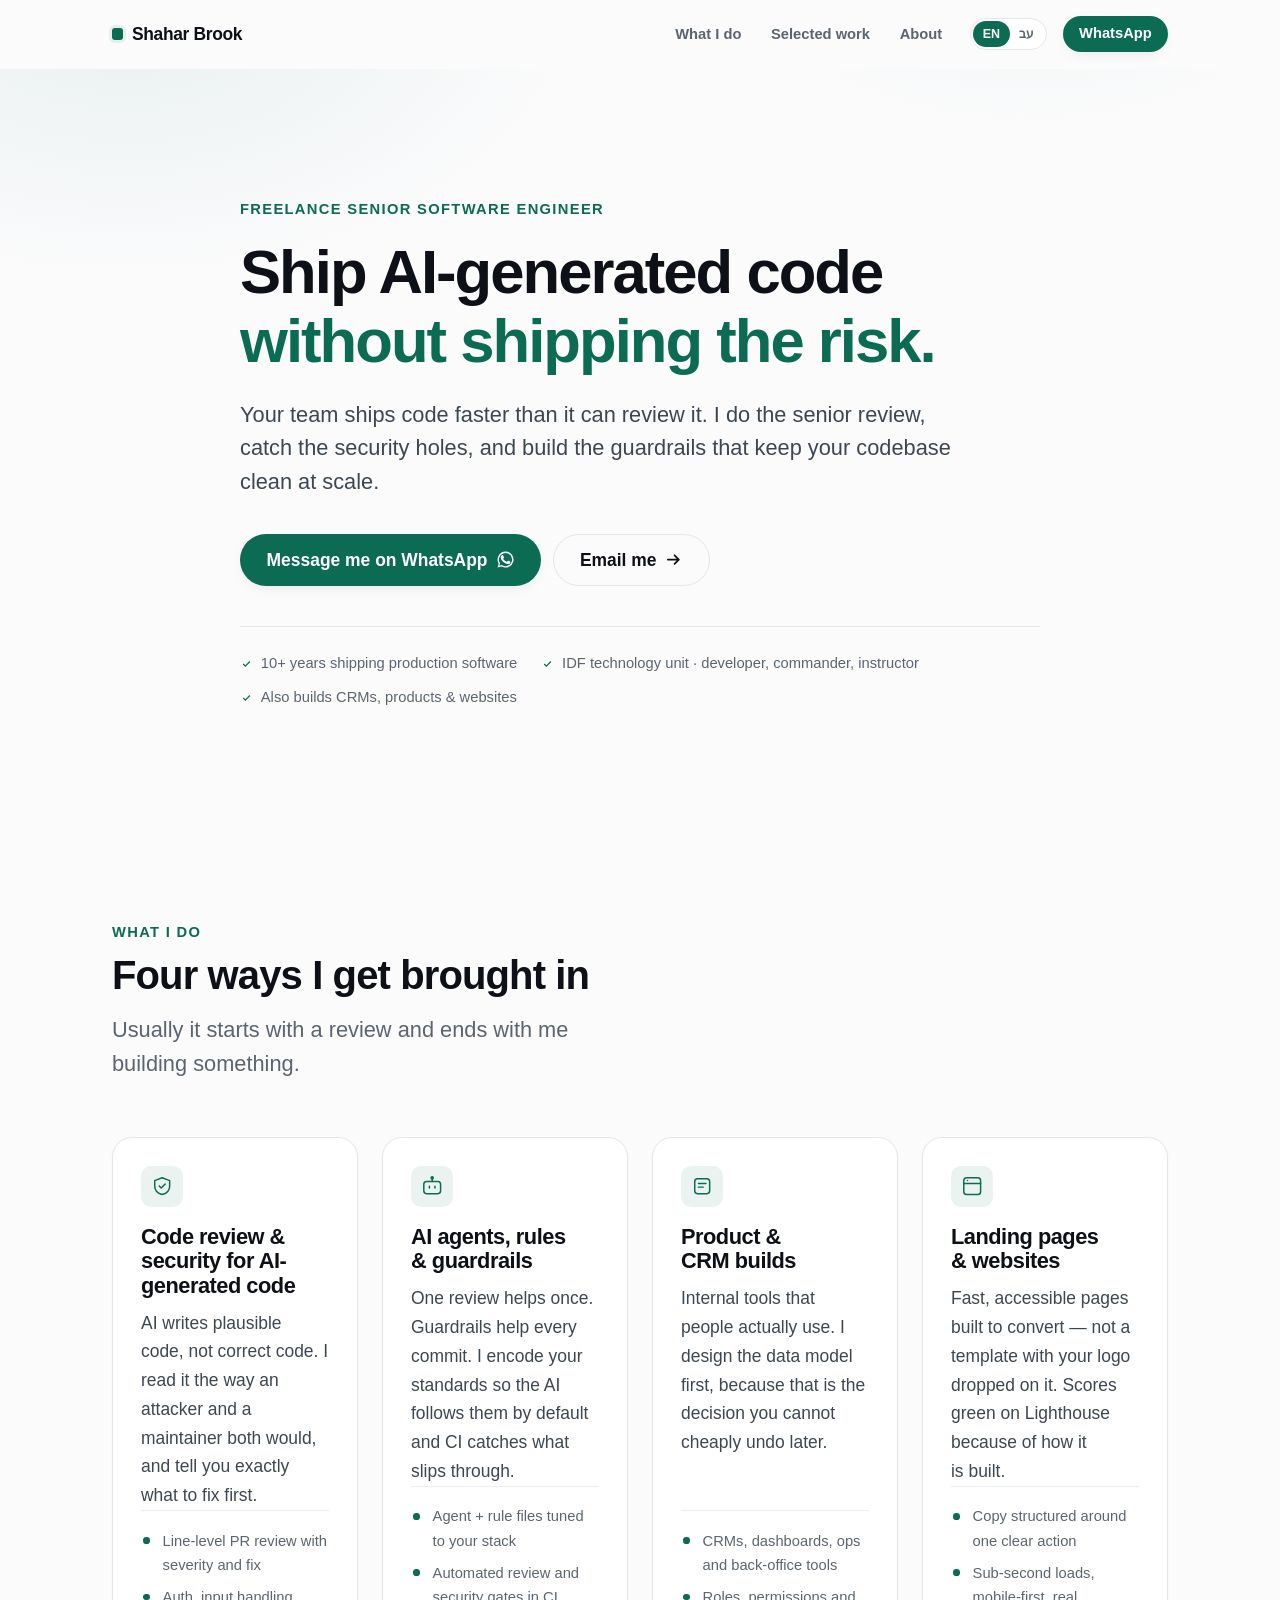
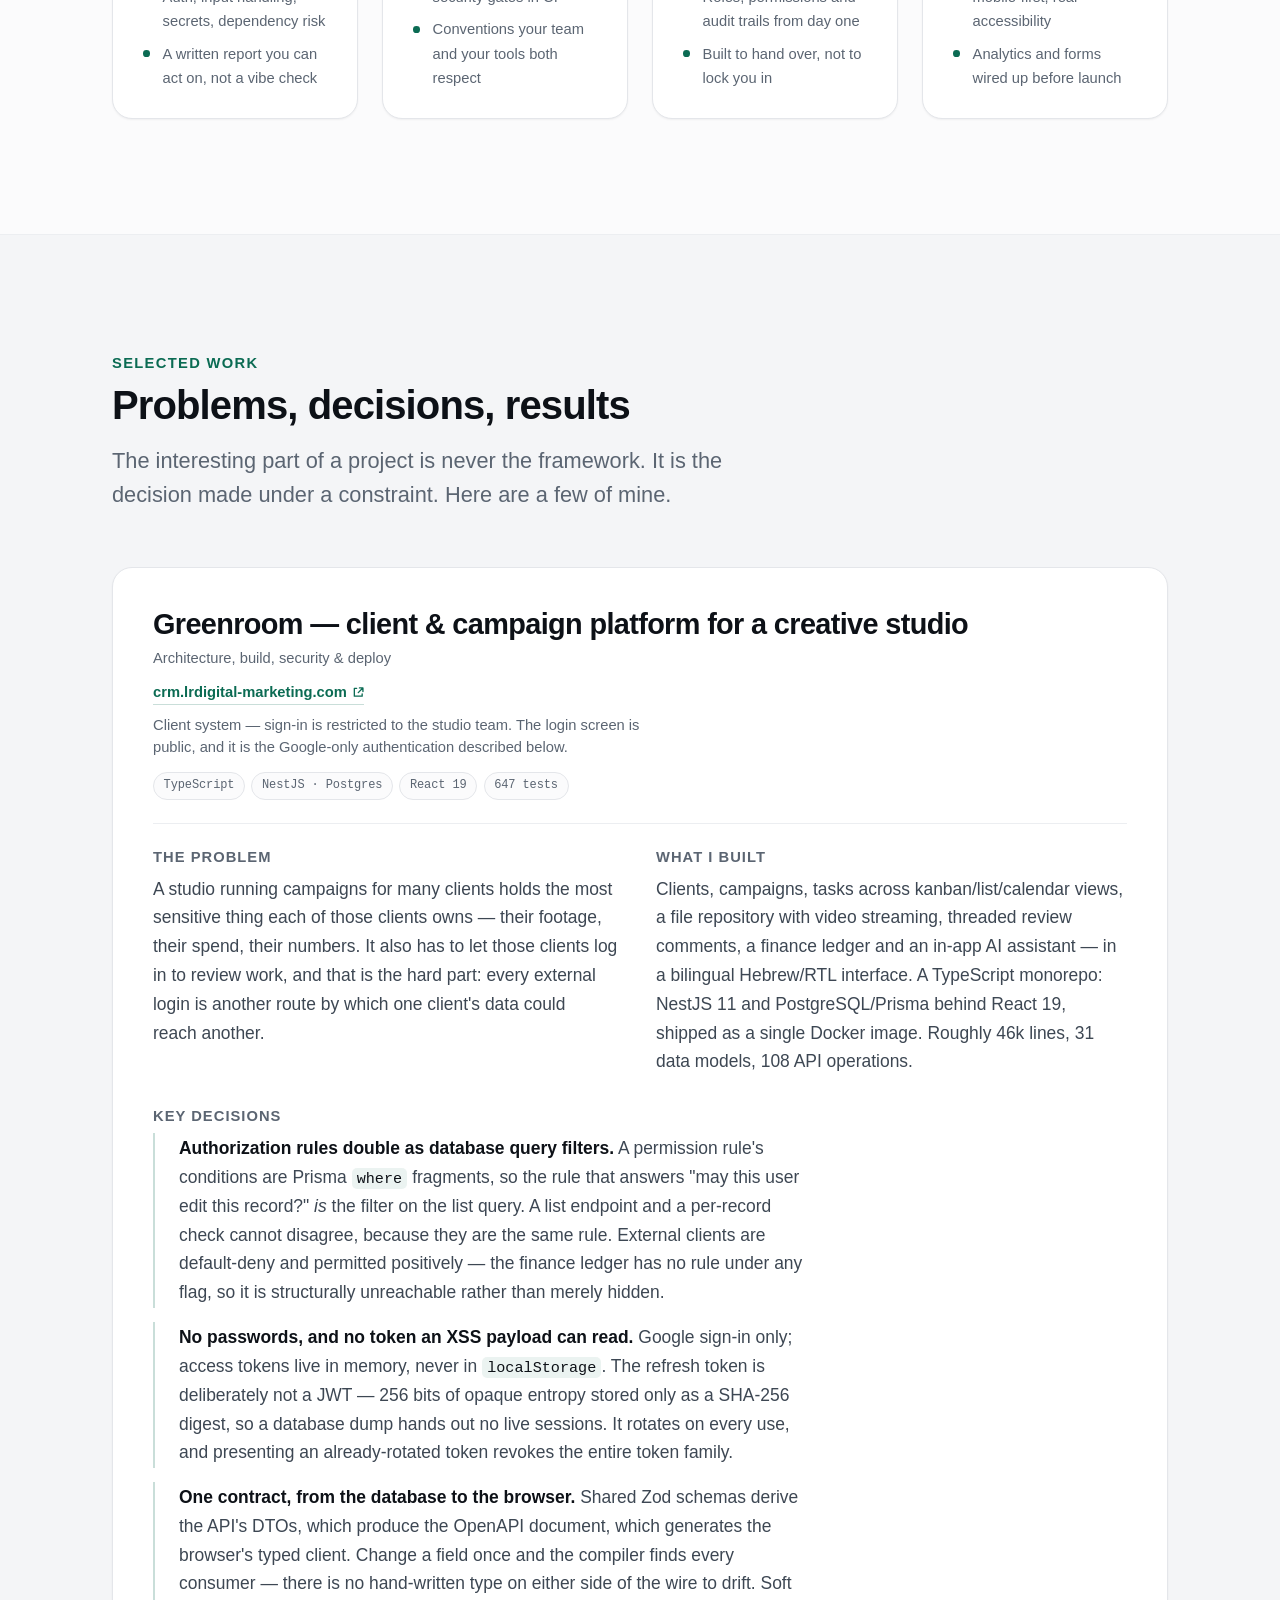
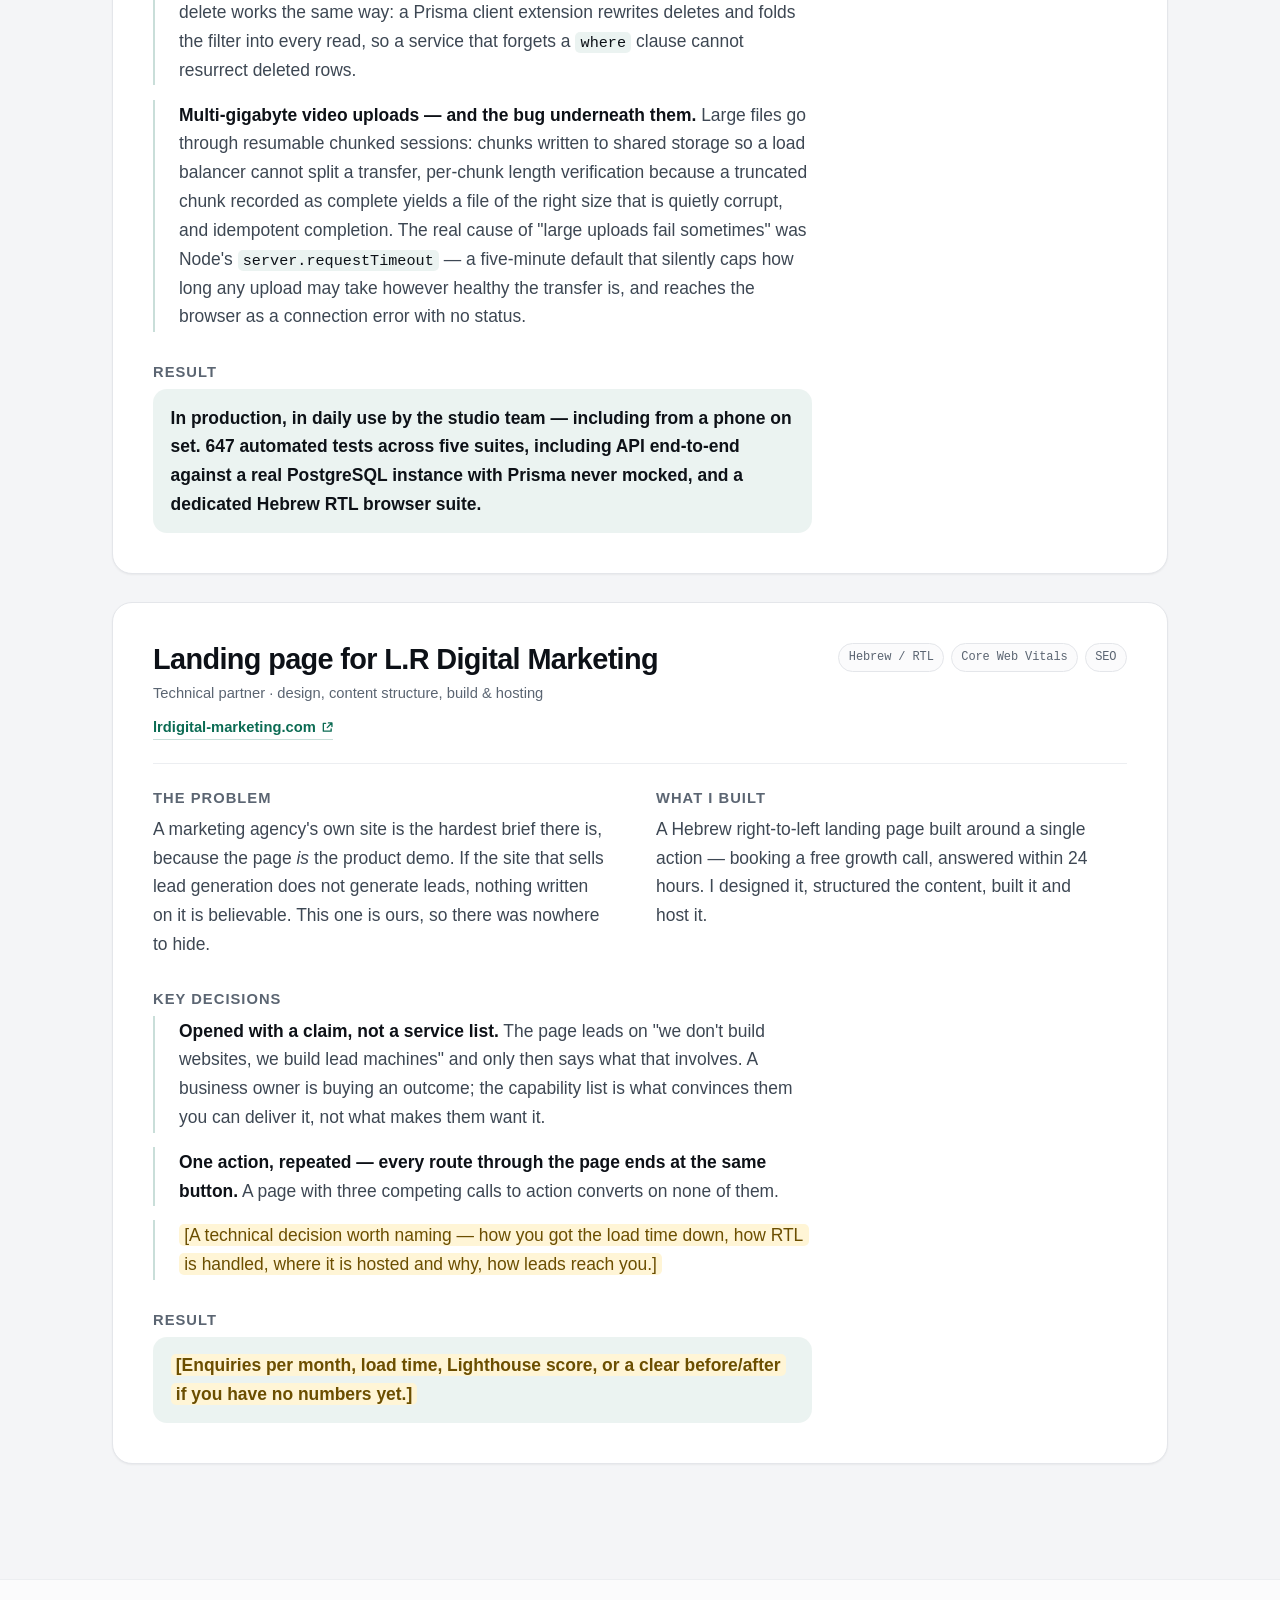
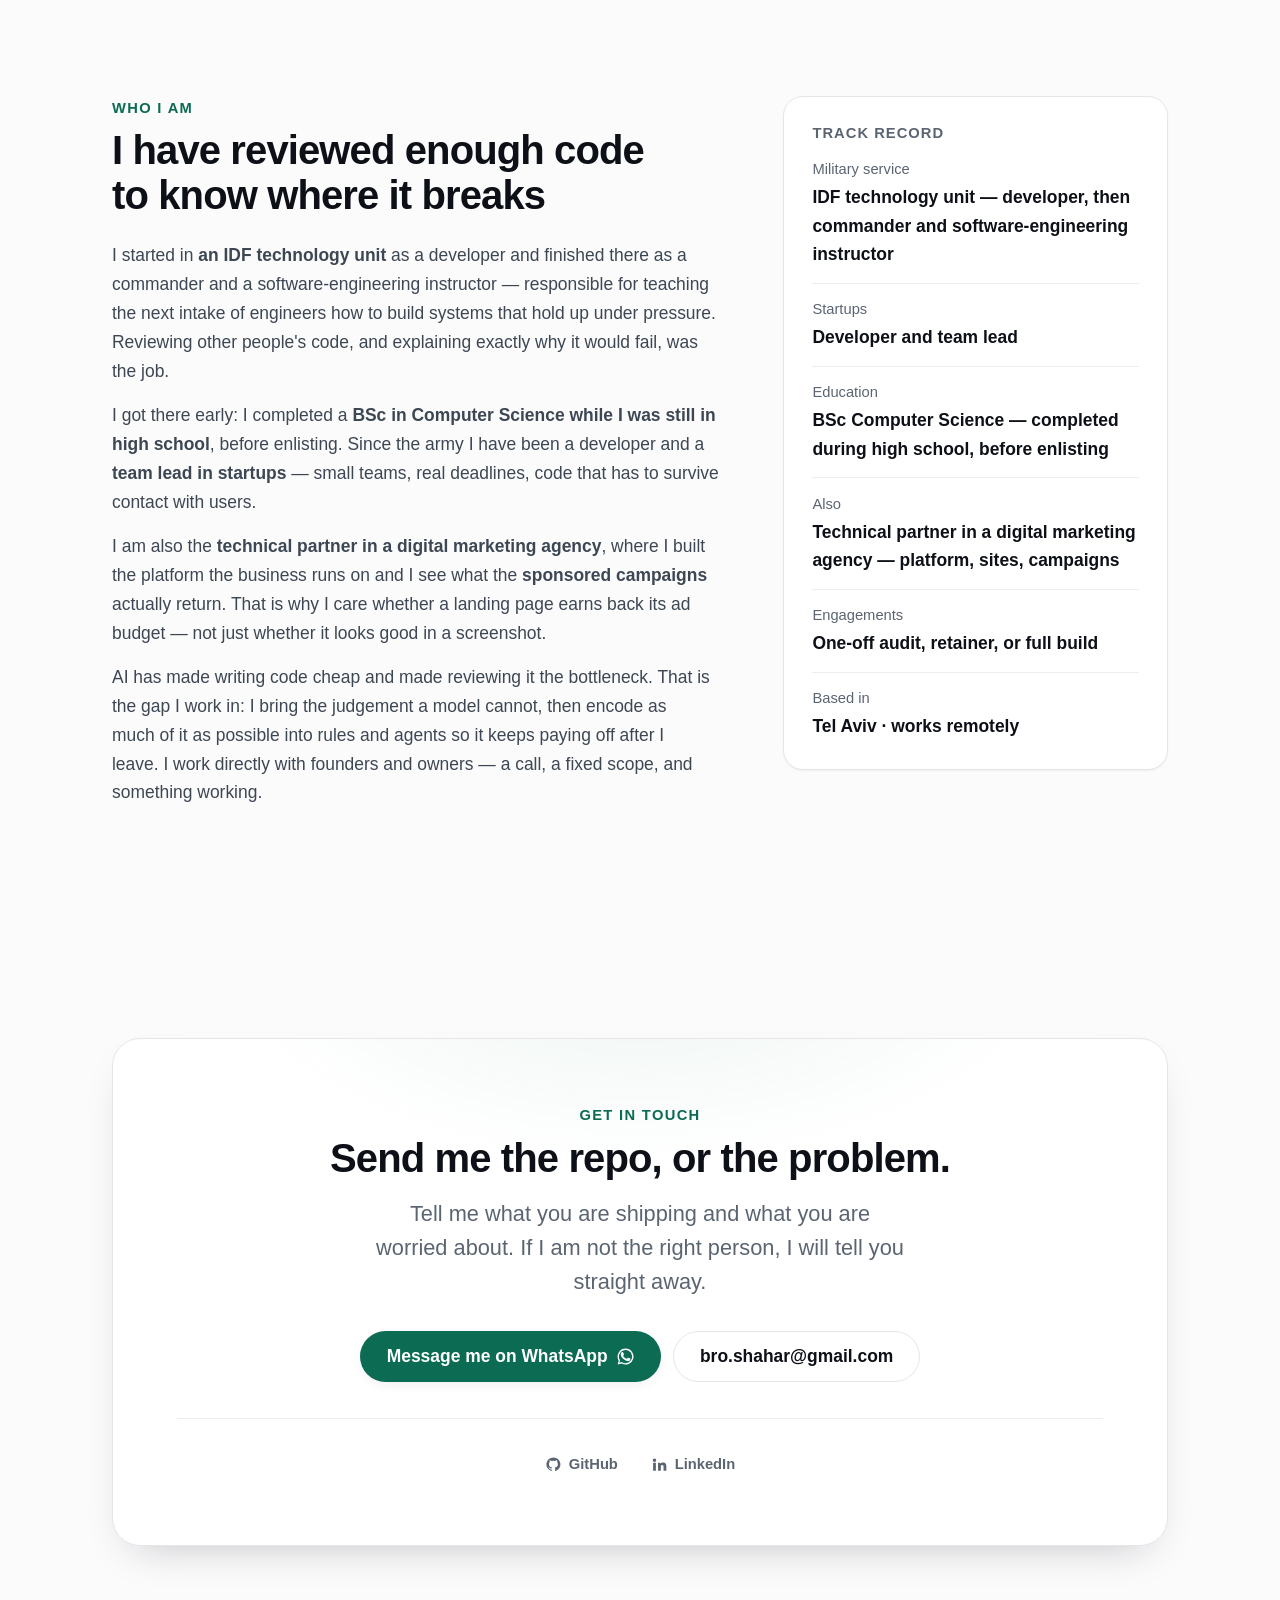
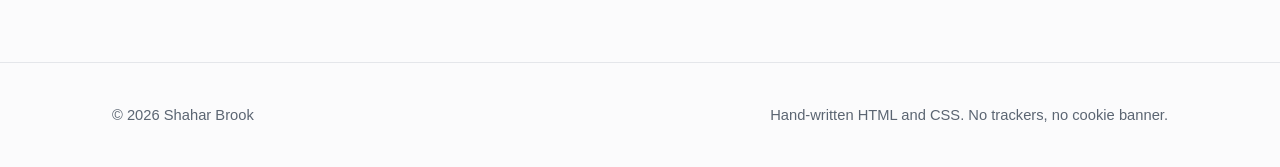
==== commit c4064e11: "Set expectations on the gated Greenroom link The app is behind Google sign-in, so an unauthenticated" ====
--- a/index.html
+++ b/index.html
@@ -347,6 +347,17 @@
               <a class="case-link" href="https://crm.lrdigital-marketing.com/" target="_blank" rel="noopener" lang="he">
                 crm.lrdigital-marketing.com <svg viewBox="0 0 16 16" fill="none" stroke="currentColor" stroke-width="1.7" stroke-linecap="round" stroke-linejoin="round" aria-hidden="true"><path d="M6 3H3v10h10v-3M9.5 2.5H14V7M13.5 3 8 8.5"/></svg>
               </a>
+              <!-- The app is gated, so say so. The sign-in screen is not a dead
+                   end: it is the one publicly checkable proof of the Google-only
+                   auth claimed in the decisions below. -->
+              <p class="case-note" lang="en">
+                Client system — sign-in is restricted to the studio team. The login screen is
+                public, and it is the Google-only authentication described below.
+              </p>
+              <p class="case-note" lang="he">
+                מערכת של לקוח — ההתחברות מוגבלת לצוות הסטודיו. מסך ההתחברות פתוח לכולם, והוא
+                בדיוק אימות ה־Google הבלעדי שמתואר למטה.
+              </p>
             </div>
             <ul class="tags" aria-label="Technologies">
               <li class="tag">TypeScript</li>
--- a/assets/css/styles.css
+++ b/assets/css/styles.css
@@ -693,6 +693,16 @@
 /* The external-link glyph is a convention, not a direction — never mirror it. */
 .case-link svg { width: 0.85em; height: 0.85em; flex: none; }
 
+/* Sets expectations for a link that leads somewhere gated. Without this a
+   prospect clicks through to a login wall and learns nothing. */
+.case-note {
+  margin-top: 0.5rem;
+  max-width: 32rem;
+  font-size: var(--step--1);
+  line-height: 1.5;
+  color: var(--ink-3);
+}
+
 /* Two columns from tablet up; the wide blocks span both. */
 .case-grid {
   display: grid;
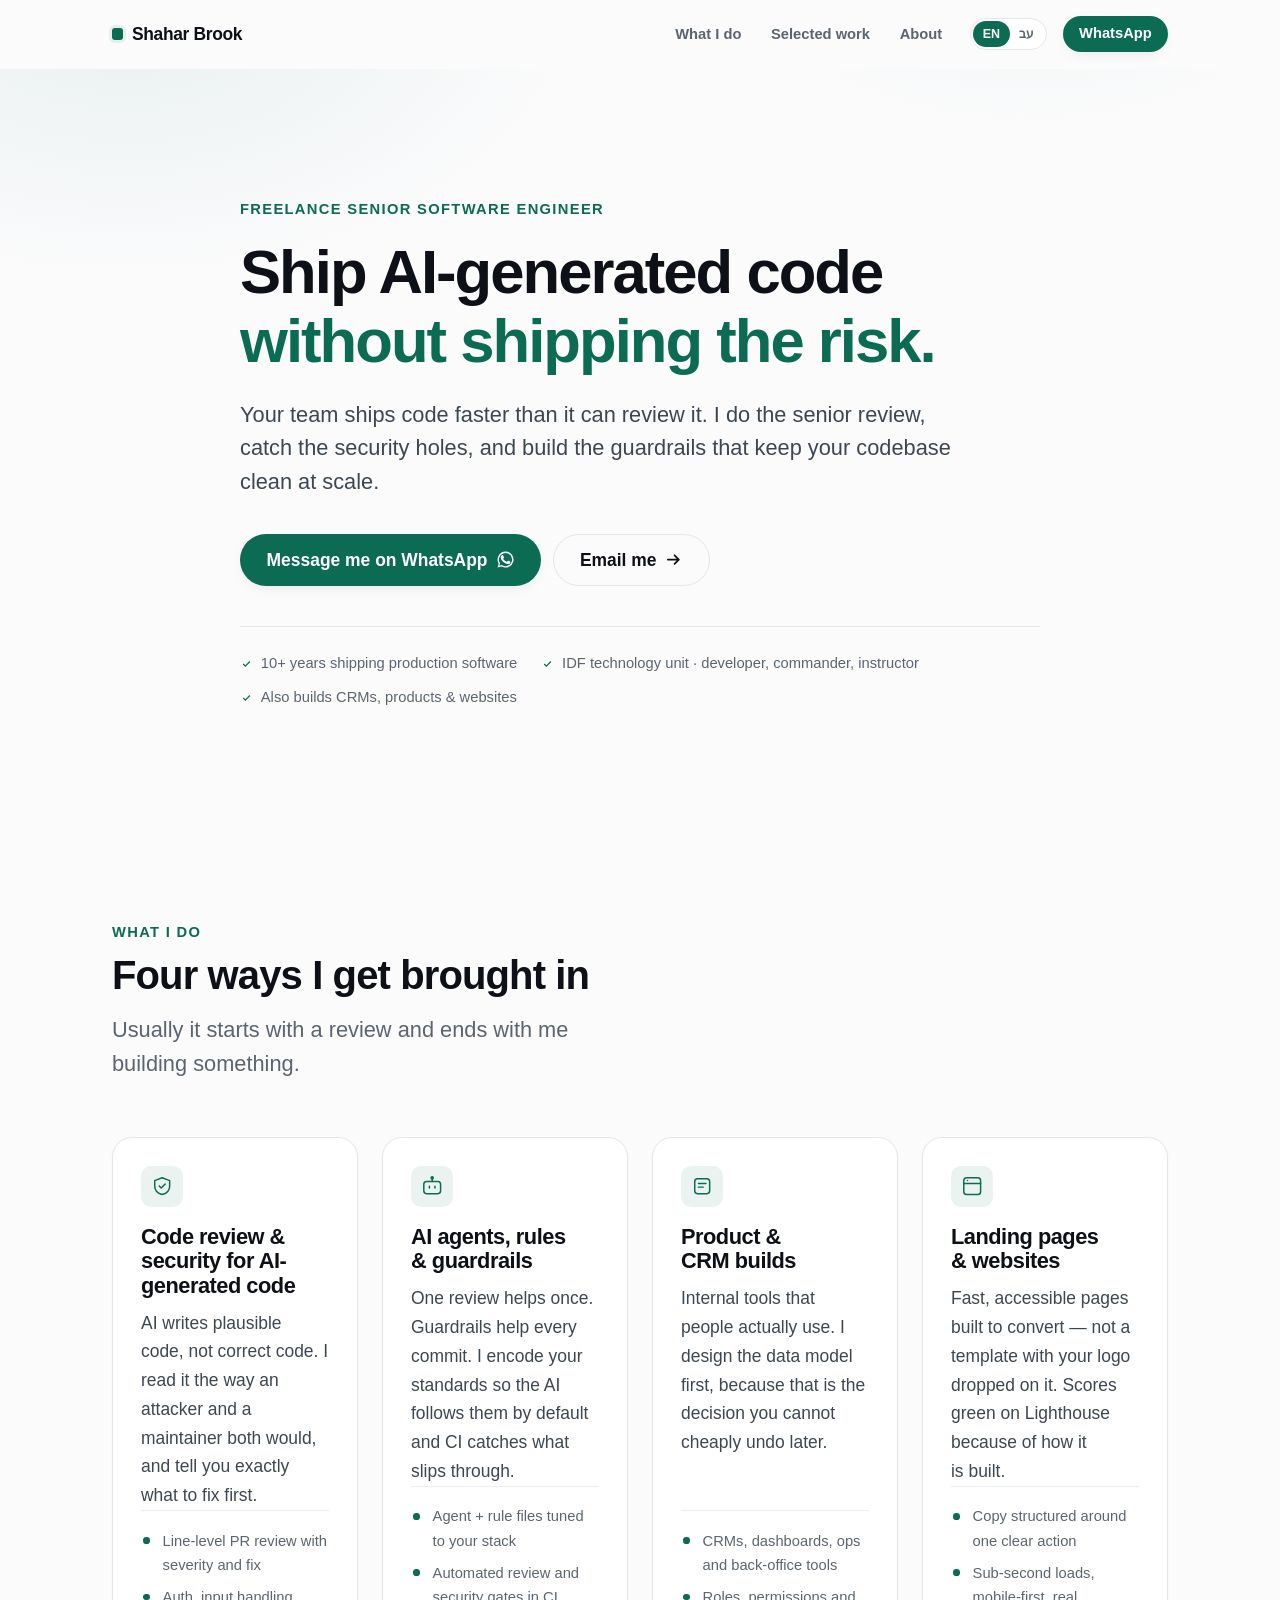
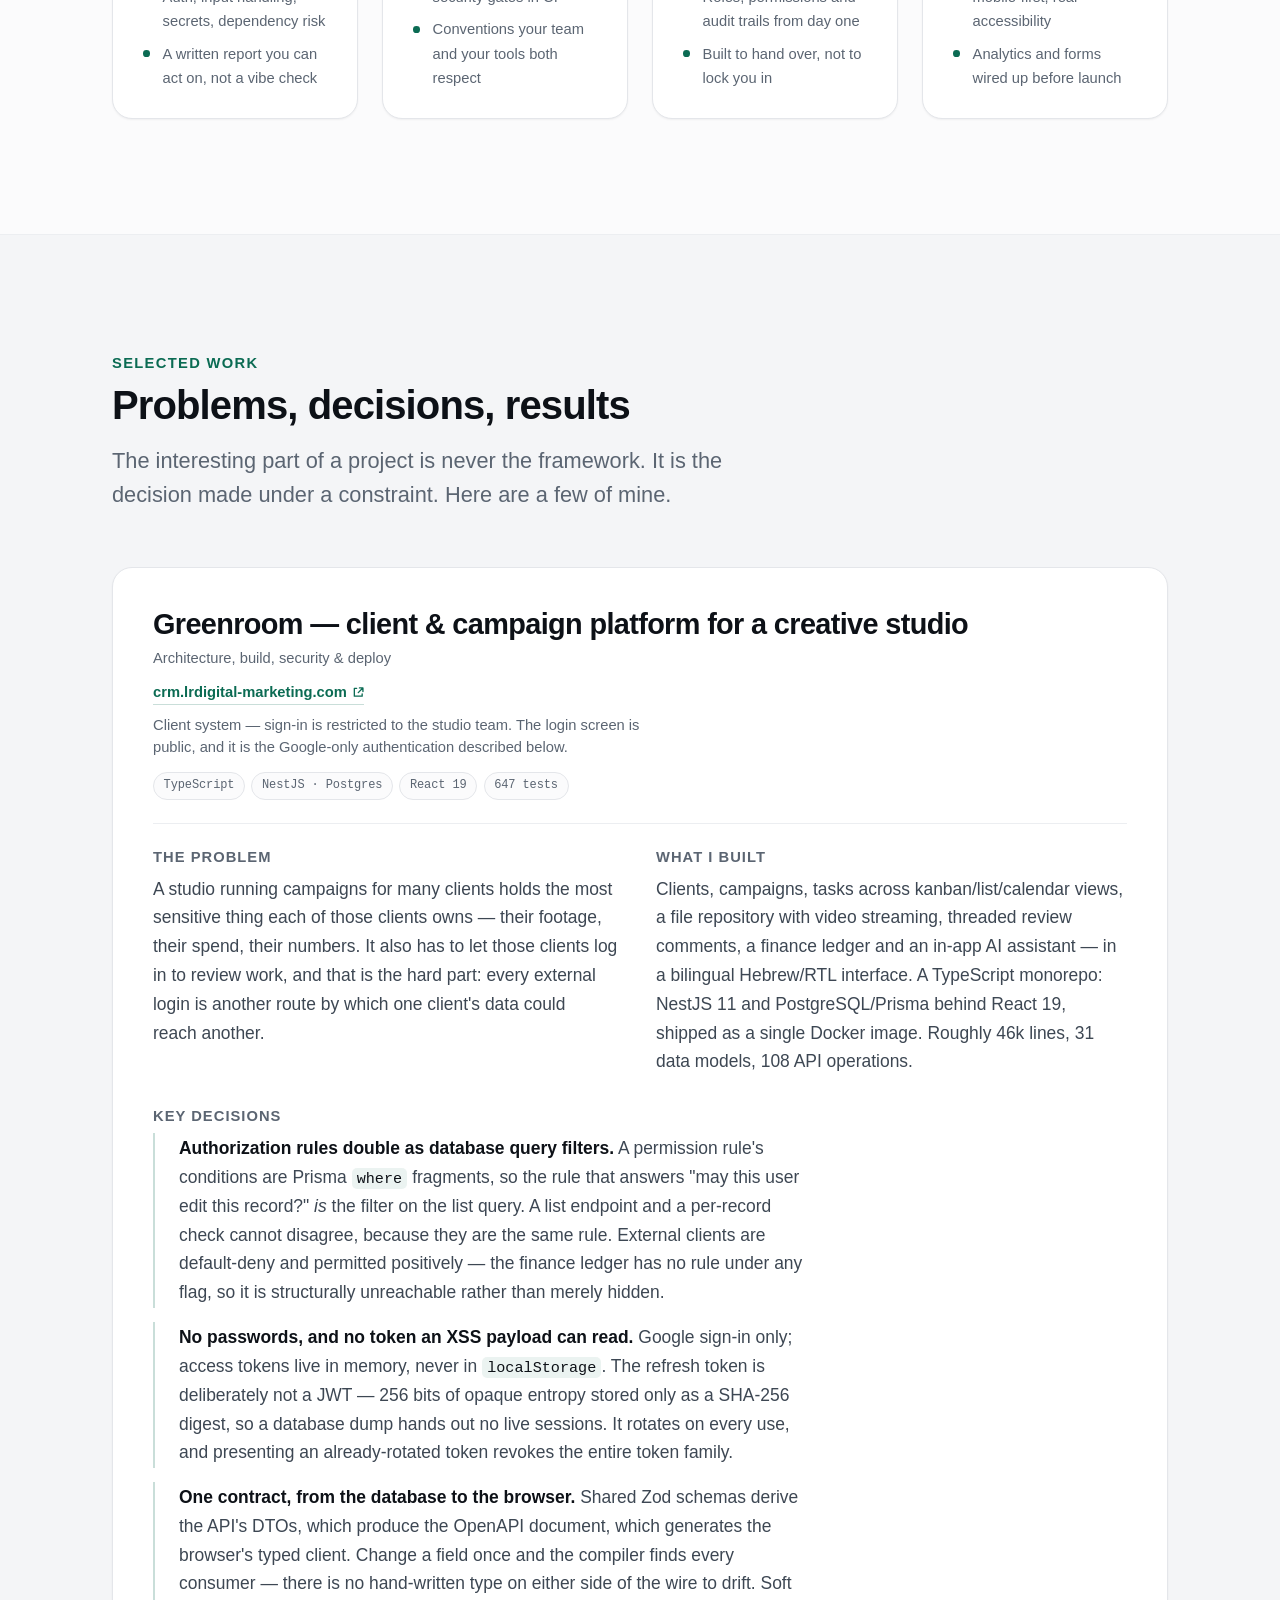
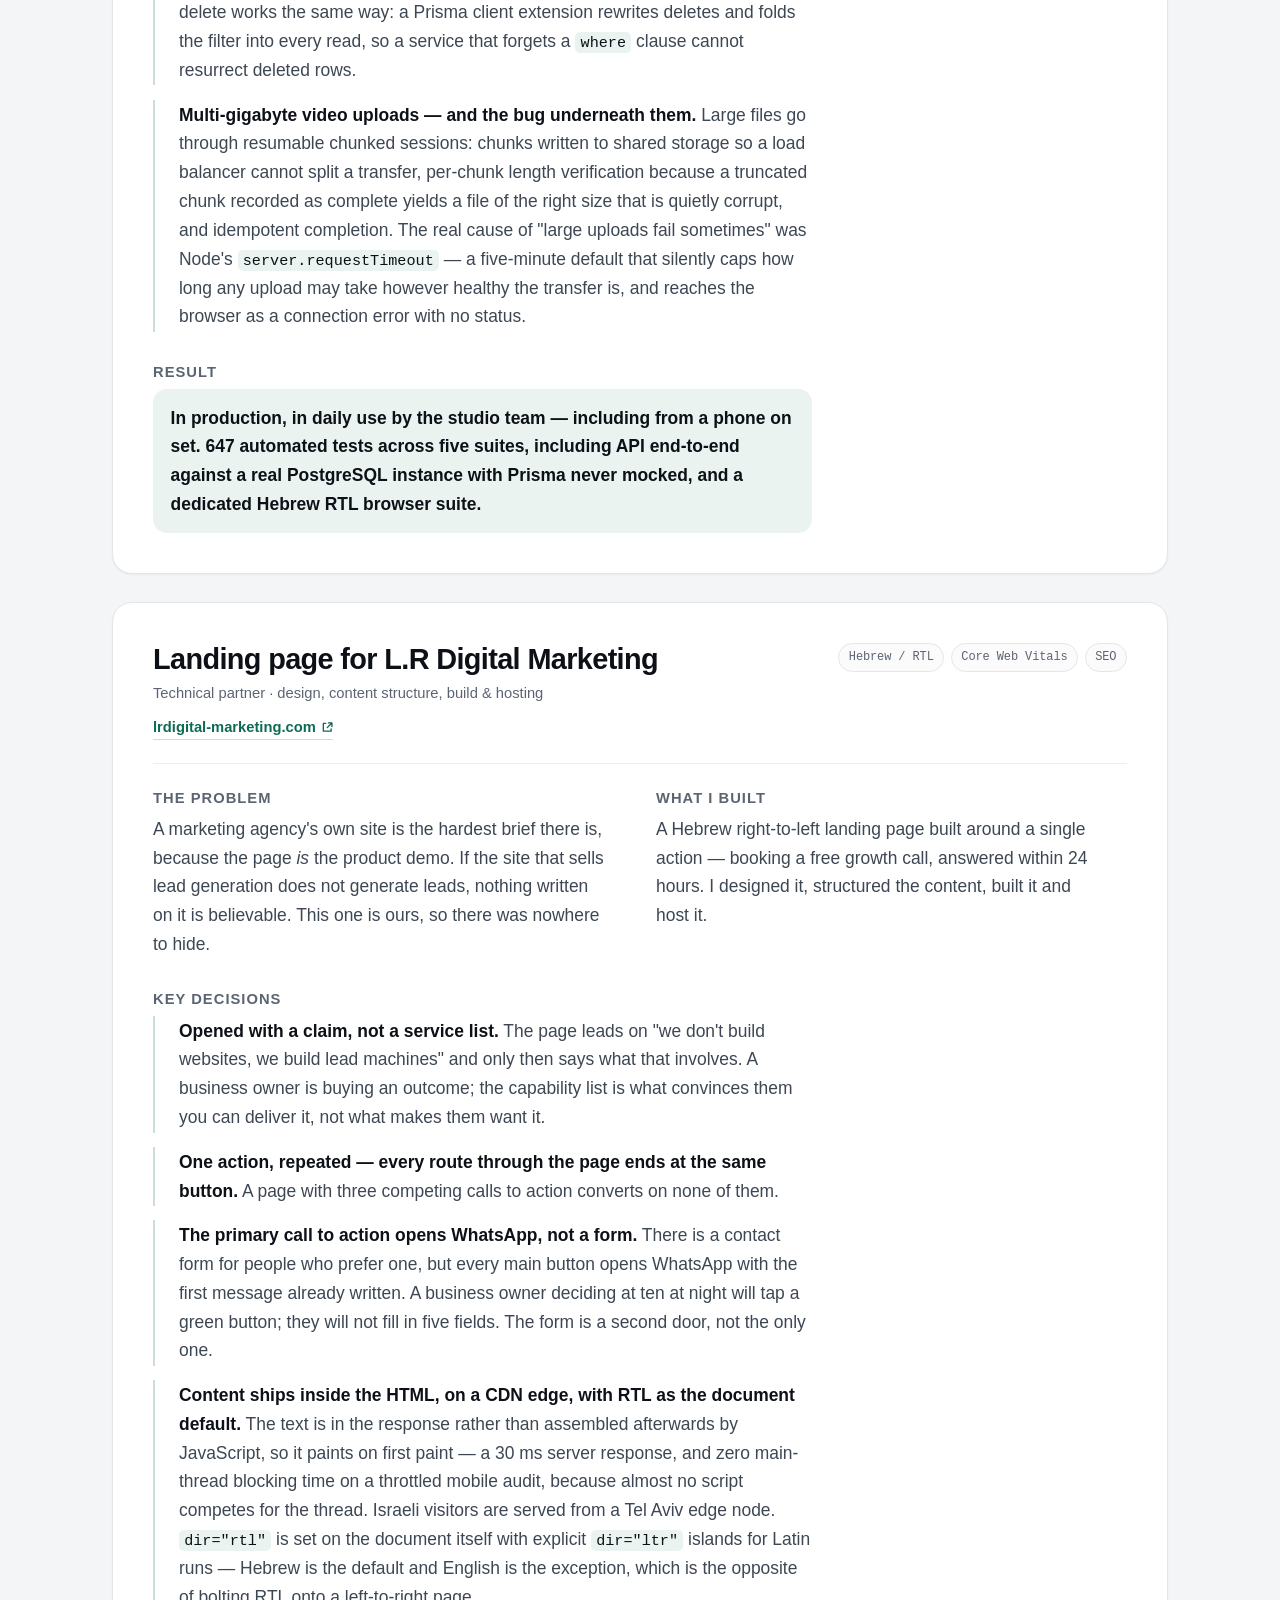
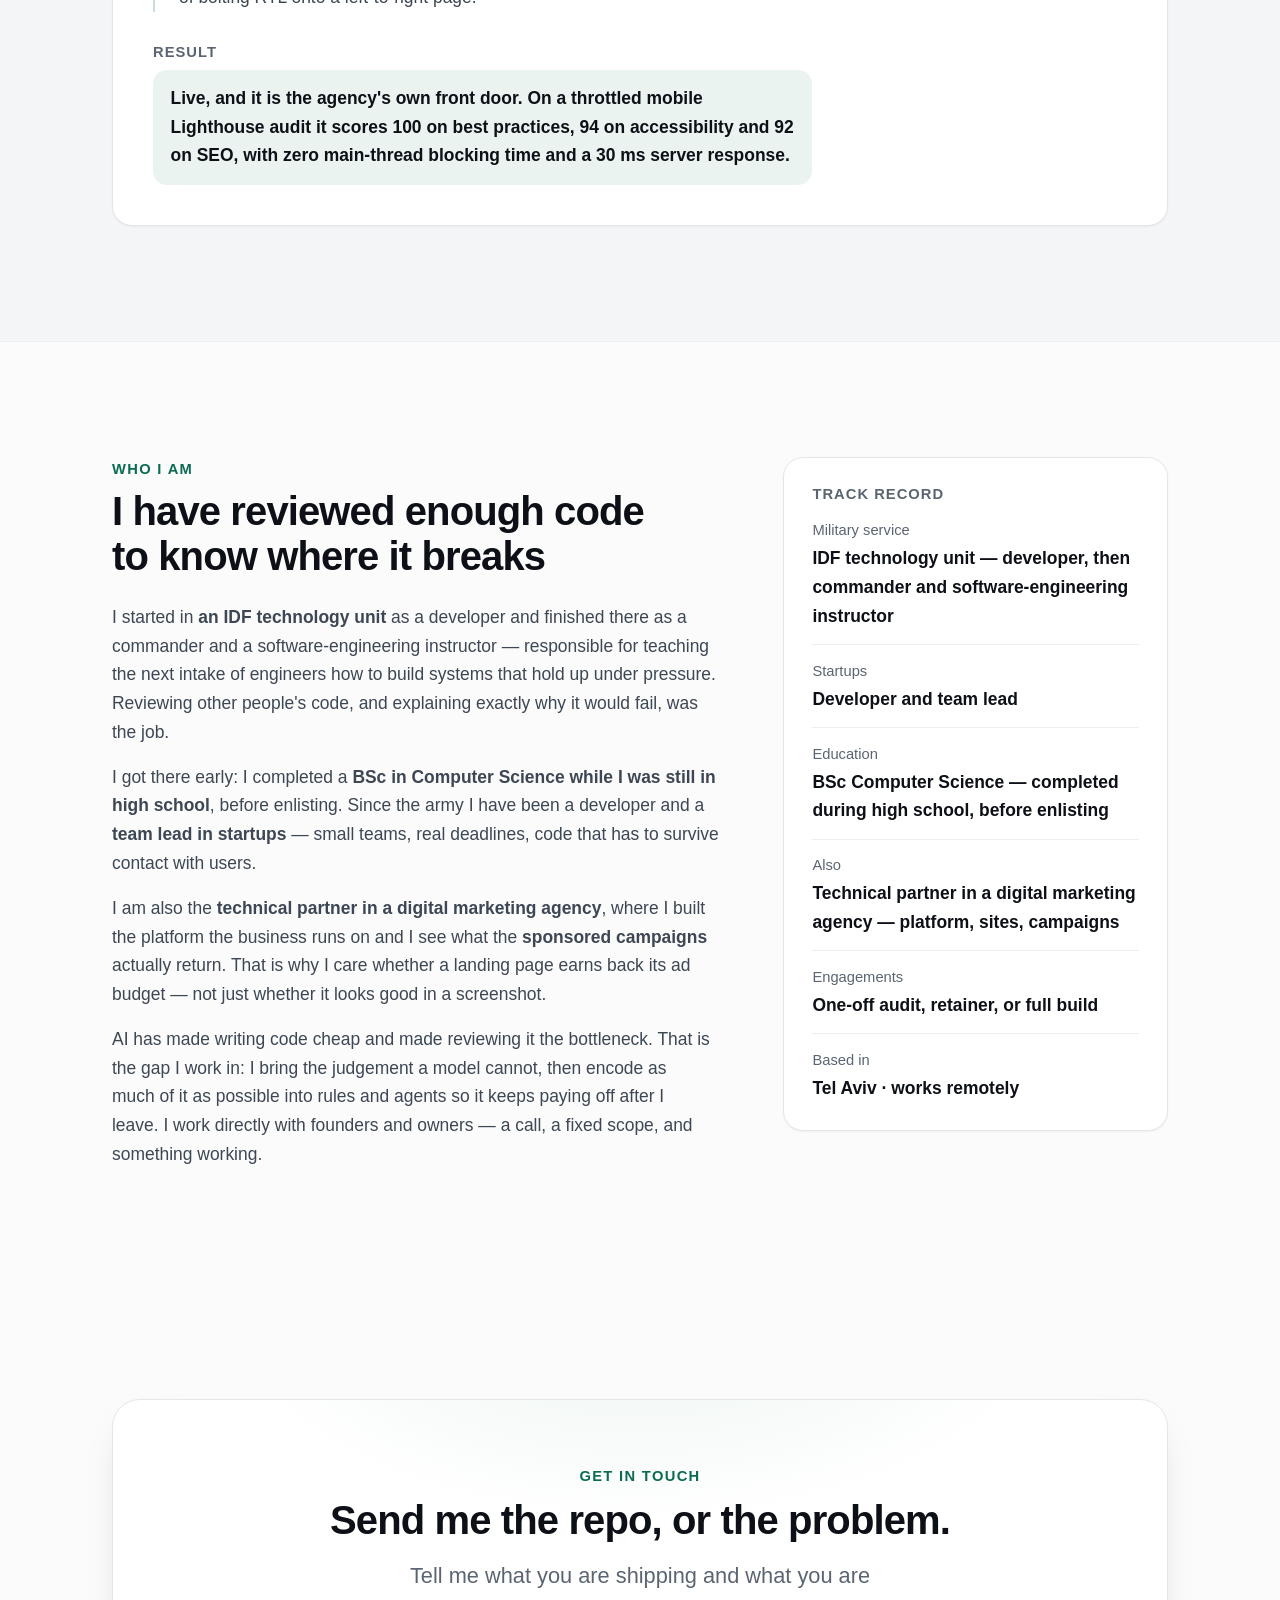
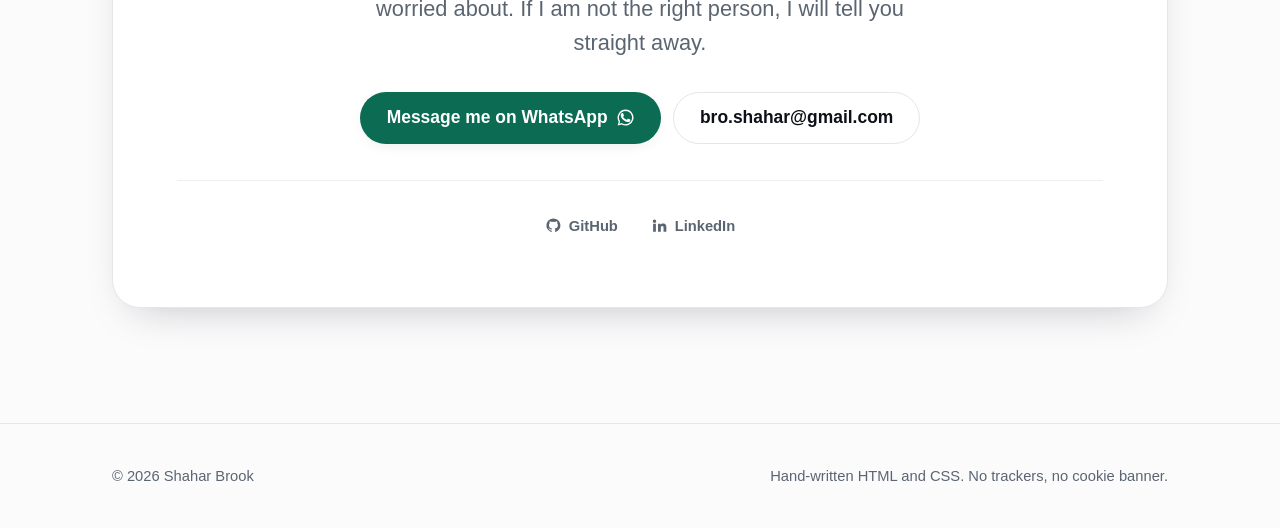
==== commit 1162efb0: "Complete the landing-page case study from live measurements Filled the last two placeholders with fa" ====
--- a/index.html
+++ b/index.html
@@ -404,6 +404,74 @@
               </p>
             </div>
 
+            <!-- ============================================================
+                 SCREENSHOTS — currently disabled.
+
+                 TO TURN ON: drop the three .webp files into assets/img/
+                 (names below), then delete this comment's opening line and
+                 the closing line at the end of the block. That is it.
+
+                 Specs, and why they matter: 1600px wide, WebP, under ~150 KB
+                 each. Images are the fastest way to lose the Lighthouse 100
+                 this site currently scores. One-liner per file, no extra
+                 tooling needed on macOS:
+
+                   sips -Z 1600 -s format webp -s formatOptions 80 \
+                     raw-board.png --out assets/img/greenroom-board.webp
+
+                 Capture from a demo account with invented client data. Check
+                 browser tabs, tooltips, notification badges and autocomplete
+                 before you publish — that is where real data survives.
+
+                 Rewrite each alt= and each caption to match what you actually
+                 captured. The alt text is what a screen reader reads out; it
+                 should describe the screen, not repeat the caption.
+            <div class="case-block case-block-wide">
+              <h4 class="case-label" lang="en">Inside the product</h4>
+              <h4 class="case-label" lang="he">מבט מבפנים</h4>
+
+              <ul class="shots">
+                <li>
+                  <a class="shot" href="assets/img/greenroom-board.webp" target="_blank" rel="noopener">
+                    <img src="assets/img/greenroom-board.webp" width="1600" height="1000"
+                         loading="lazy" decoding="async"
+                         alt="Greenroom task board with campaign tasks arranged in columns">
+                  </a>
+                  <p class="shot-cap" lang="en">Task board — kanban, list and calendar views over the same data</p>
+                  <p class="shot-cap" lang="he">לוח משימות — תצוגות קנבן, רשימה ולוח שנה על אותם נתונים</p>
+                </li>
+                <li>
+                  <a class="shot" href="assets/img/greenroom-campaign.webp" target="_blank" rel="noopener">
+                    <img src="assets/img/greenroom-campaign.webp" width="1600" height="1000"
+                         loading="lazy" decoding="async"
+                         alt="A campaign record showing its client, tasks and attached files">
+                  </a>
+                  <p class="shot-cap" lang="en">Campaign view — client, tasks and files in one place</p>
+                  <p class="shot-cap" lang="he">מסך קמפיין — לקוח, משימות וקבצים במקום אחד</p>
+                </li>
+                <li>
+                  <a class="shot" href="assets/img/greenroom-files.webp" target="_blank" rel="noopener">
+                    <img src="assets/img/greenroom-files.webp" width="1600" height="1000"
+                         loading="lazy" decoding="async"
+                         alt="The file repository with video thumbnails and threaded review comments">
+                  </a>
+                  <p class="shot-cap" lang="en">File repository — video streaming with threaded review comments</p>
+                  <p class="shot-cap" lang="he">מאגר הקבצים — סטרימינג וידאו עם שרשורי הערות</p>
+                </li>
+              </ul>
+
+              NOTE: saying the data is invented is itself a professionalism signal.
+              <p class="case-note" lang="en">
+                Captured from a demo account with invented client data — no real client
+                information appears in these screens.
+              </p>
+              <p class="case-note" lang="he">
+                צולם מחשבון דמו עם נתוני לקוחות מומצאים — שום מידע אמיתי של לקוח לא מופיע
+                במסכים האלה.
+              </p>
+            </div>
+                 ============================================================ -->
+
             <div class="case-block case-block-wide">
               <h4 class="case-label" lang="en">Key decisions</h4>
               <h4 class="case-label" lang="he">ההחלטות המרכזיות</h4>
@@ -577,13 +645,39 @@
                   דף עם שלוש קריאות לפעולה שמתחרות ביניהן לא ממיר באף אחת מהן.
                 </li>
                 <li lang="en">
-                  <span class="fill">[A technical decision worth naming — how you got the load
-                  time down, how RTL is handled, where it is hosted and why, how leads reach
-                  you.]</span>
+                  <strong>The primary call to action opens WhatsApp, not a form.</strong>
+                  There is a contact form for people who prefer one, but every main button
+                  opens WhatsApp with the first message already written. A business owner
+                  deciding at ten at night will tap a green button; they will not fill in five
+                  fields. The form is a second door, not the only one.
                 </li>
                 <li lang="he">
-                  <span class="fill">[החלטה טכנית ששווה לציין — איך הורדת את זמן הטעינה, איך
-                  מטופל ה־RTL, איפה זה מאוחסן ולמה, איך הלידים מגיעים אליך.]</span>
+                  <strong>קריאת הפעולה הראשית פותחת וואטסאפ, לא טופס.</strong>
+                  יש טופס יצירת קשר למי שמעדיף אותו, אבל כל כפתור מרכזי פותח וואטסאפ עם ההודעה
+                  הראשונה כבר כתובה. בעל עסק שמתלבט בעשר בלילה ילחץ על כפתור ירוק; הוא לא ימלא
+                  חמישה שדות. הטופס הוא דלת שנייה, לא הדלת היחידה.
+                </li>
+                <li lang="en">
+                  <strong>Content ships inside the HTML, on a CDN edge, with RTL as the
+                  document default.</strong>
+                  The text is in the response rather than assembled afterwards by JavaScript,
+                  so it paints on first paint — a 30&nbsp;ms server response, and zero
+                  main-thread blocking time on a throttled mobile audit, because almost no
+                  script competes for the thread. Israeli visitors are served from a Tel Aviv
+                  edge node. <code>dir="rtl"</code> is set on the document itself with explicit
+                  <code>dir="ltr"</code> islands for Latin runs — Hebrew is the default and
+                  English is the exception, which is the opposite of bolting RTL onto a
+                  left-to-right page.
+                </li>
+                <li lang="he">
+                  <strong>התוכן נשלח בתוך ה־HTML, מ־edge של CDN, עם RTL כברירת המחדל של
+                  המסמך.</strong>
+                  הטקסט נמצא בתשובה עצמה ולא מורכב אחר כך על ידי JavaScript, ולכן הוא נצבע
+                  מיד — 30 מילישניות זמן תגובת שרת, ואפס זמן חסימה של ה־thread הראשי בבדיקת
+                  מובייל ממותנת, כי כמעט אין סקריפט שמתחרה עליו. גולשים מישראל מקבלים את הדף
+                  משרת edge בתל אביב. <code>dir="rtl"</code> מוגדר על המסמך עצמו, עם איי
+                  <code>dir="ltr"</code> מפורשים לרצפים לטיניים — עברית היא ברירת המחדל
+                  ואנגלית היא החריג, ההפך מלהלביש RTL על דף שנבנה משמאל לימין.
                 </li>
               </ul>
             </div>
@@ -592,12 +686,14 @@
               <h4 class="case-label" lang="en">Result</h4>
               <h4 class="case-label" lang="he">התוצאה</h4>
               <p class="case-result" lang="en">
-                <span class="fill">[Enquiries per month, load time, Lighthouse score, or a
-                clear before/after if you have no numbers yet.]</span>
+                Live, and it is the agency's own front door. On a throttled mobile Lighthouse
+                audit it scores 100 on best practices, 94 on accessibility and 92 on SEO, with
+                zero main-thread blocking time and a 30&nbsp;ms server response.
               </p>
               <p class="case-result" lang="he">
-                <span class="fill">[פניות בחודש, זמן טעינה, ציון Lighthouse, או לפני/אחרי ברור
-                אם עוד אין מספרים.]</span>
+                באוויר, והוא הדלת הראשית של הסוכנות. בבדיקת Lighthouse ממותנת במובייל הוא מקבל
+                100 ב־best practices, 94 בנגישות ו־92 ב־SEO, עם אפס זמן חסימה של ה־thread
+                הראשי ו־30 מילישניות זמן תגובת שרת.
               </p>
             </div>
           </div>
--- a/assets/css/styles.css
+++ b/assets/css/styles.css
@@ -737,6 +737,69 @@
 }
 .case-decisions strong { color: var(--ink); font-weight: 600; }
 
+/* ---- Case study screenshots + lightbox ---------------------------------
+   The markup is commented out in index.html until real image files exist —
+   a broken <img> looks worse than no gallery. See the README.
+   ---------------------------------------------------------------------- */
+
+.shots {
+  display: grid;
+  gap: clamp(0.85rem, 2vw, 1.25rem);
+  grid-template-columns: repeat(auto-fit, minmax(min(100%, 17rem), 1fr));
+}
+
+.shot {
+  display: block;
+  border: 1px solid var(--line);
+  border-radius: var(--radius);
+  overflow: hidden;
+  background: var(--bg-alt);
+  transition: border-color 0.18s ease, transform 0.18s ease;
+}
+.shot:hover { border-color: var(--accent); transform: translateY(-2px); }
+/* aspect-ratio + object-fit means a slightly wrong image size cannot shift
+   the layout while it loads. */
+.shot img { width: 100%; height: auto; aspect-ratio: 16 / 10; object-fit: cover; }
+
+.shot-cap {
+  margin-top: 0.5rem;
+  font-size: var(--step--1);
+  line-height: 1.45;
+  color: var(--ink-3);
+}
+
+/* Native <dialog>: Escape-to-close and focus trapping for free, no library. */
+.lightbox {
+  max-width: min(96vw, 1400px);
+  max-height: 92vh;
+  padding: 0;
+  border: 1px solid var(--line);
+  border-radius: var(--radius);
+  background: var(--surface);
+  overflow: hidden;
+}
+.lightbox::backdrop { background: rgba(6, 10, 14, 0.82); }
+.lightbox img { width: 100%; height: auto; max-height: 92vh; object-fit: contain; }
+
+.lightbox-close {
+  position: absolute;
+  top: 0.6rem;
+  inset-inline-end: 0.6rem;
+  width: 2.1rem;
+  height: 2.1rem;
+  display: grid;
+  place-items: center;
+  border: 1px solid var(--line);
+  border-radius: 50%;
+  background: var(--surface);
+  color: var(--ink);
+  font: inherit;
+  font-size: 1.1rem;
+  line-height: 1;
+  cursor: pointer;
+}
+.lightbox-close:hover { border-color: var(--accent); color: var(--accent); }
+
 .case-result {
   padding: 0.9rem 1.1rem;
   background: var(--accent-soft);
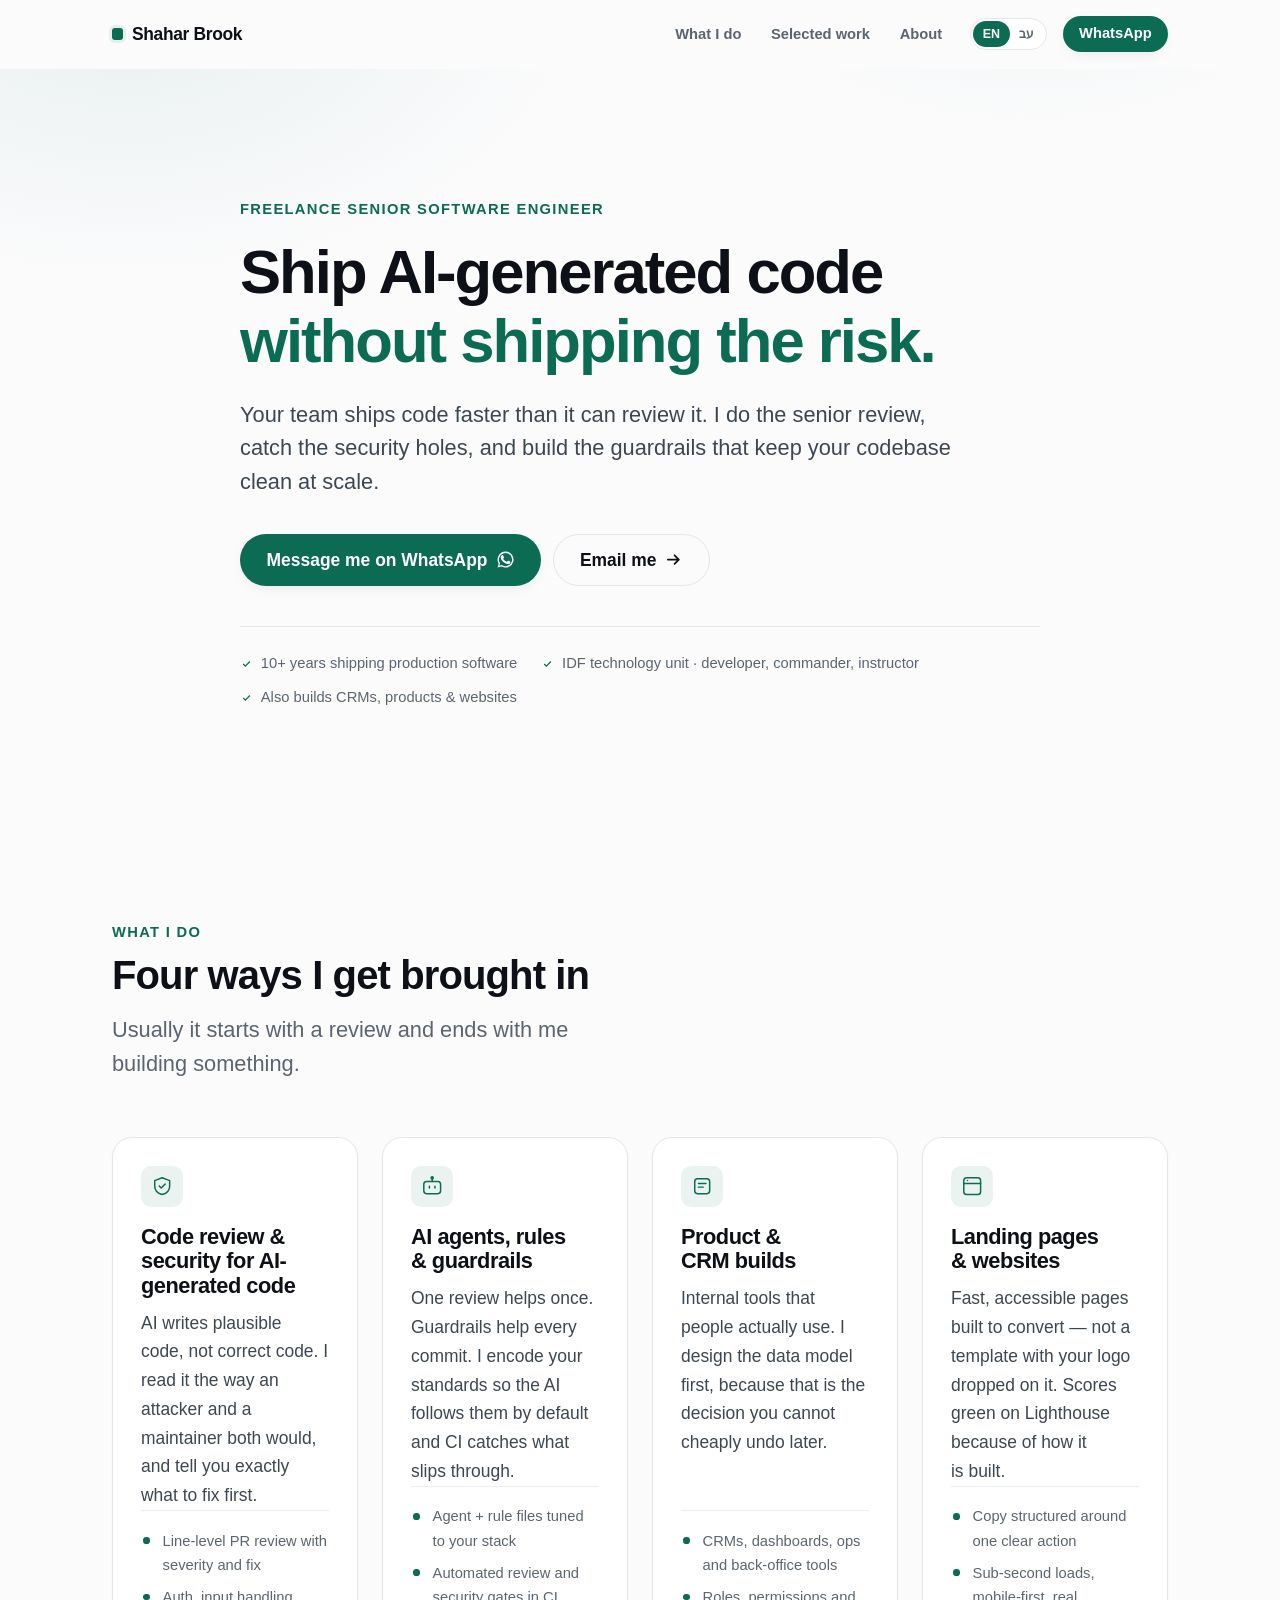
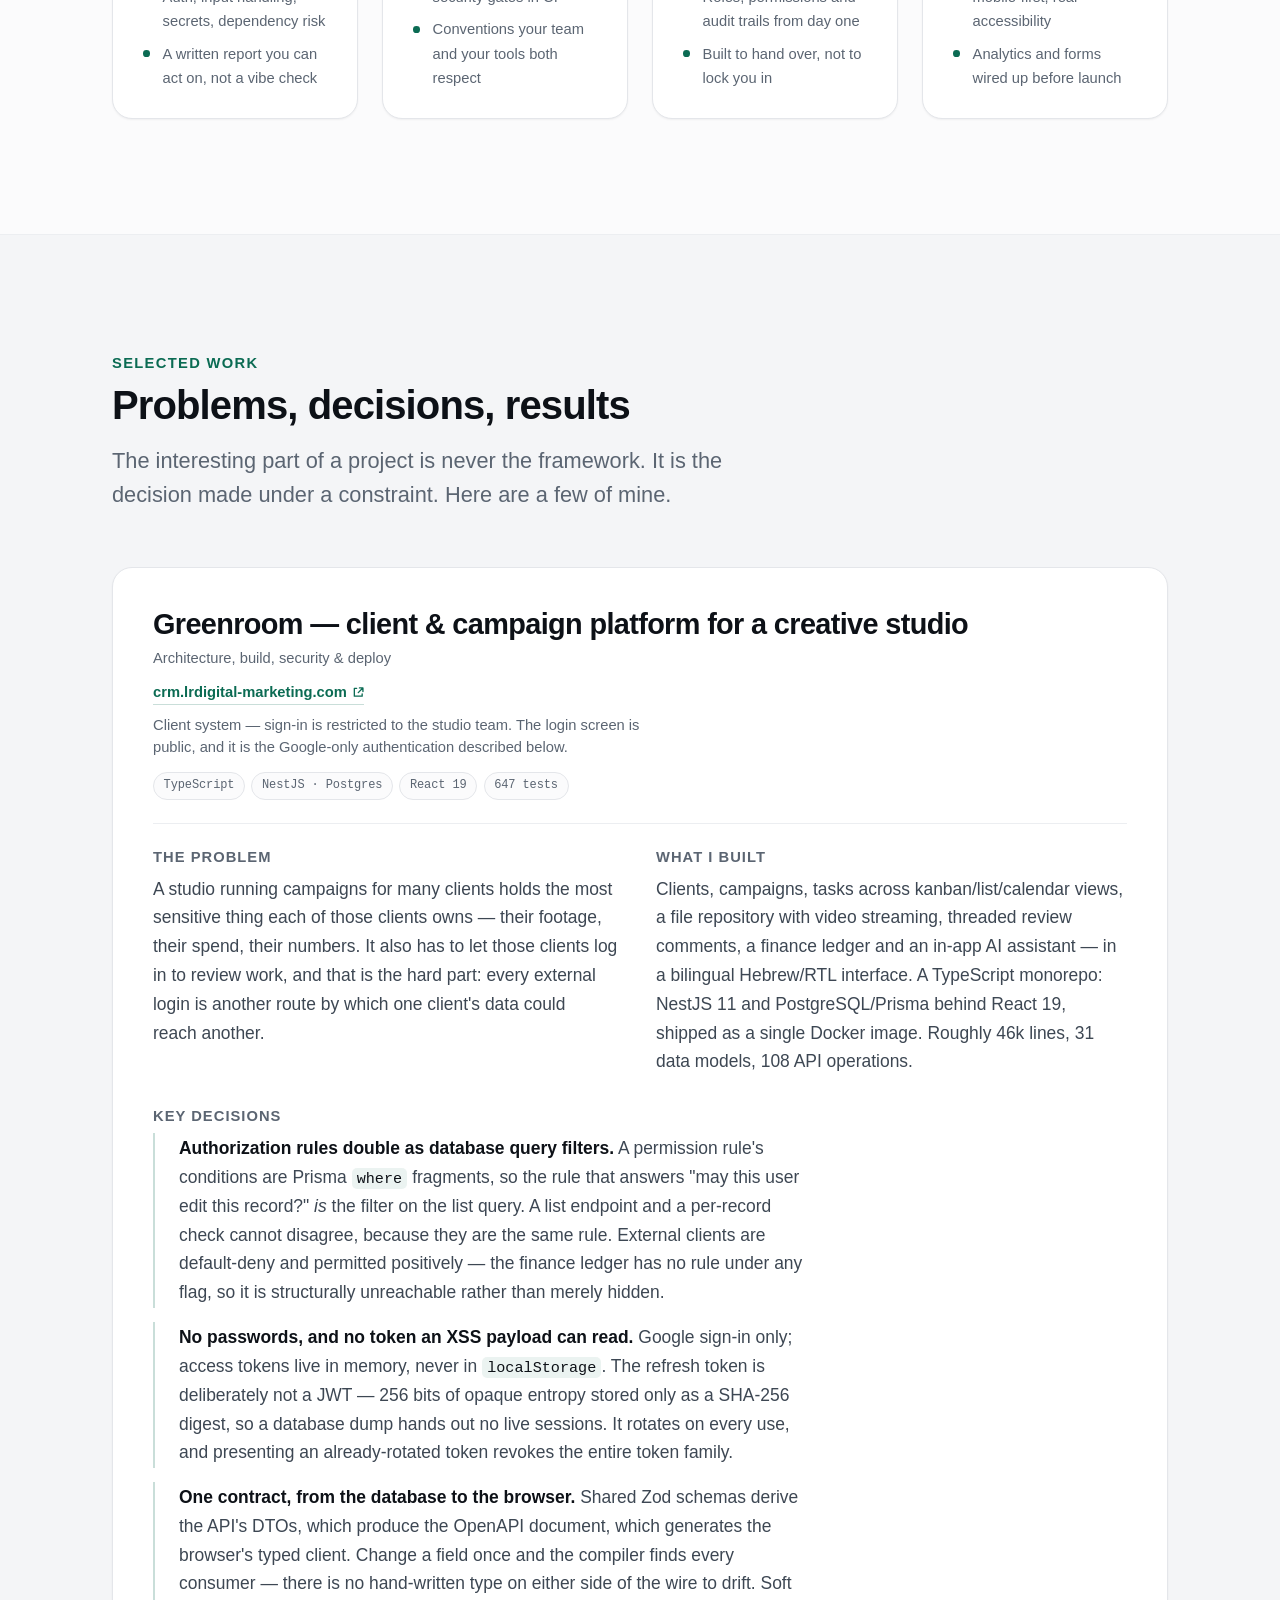
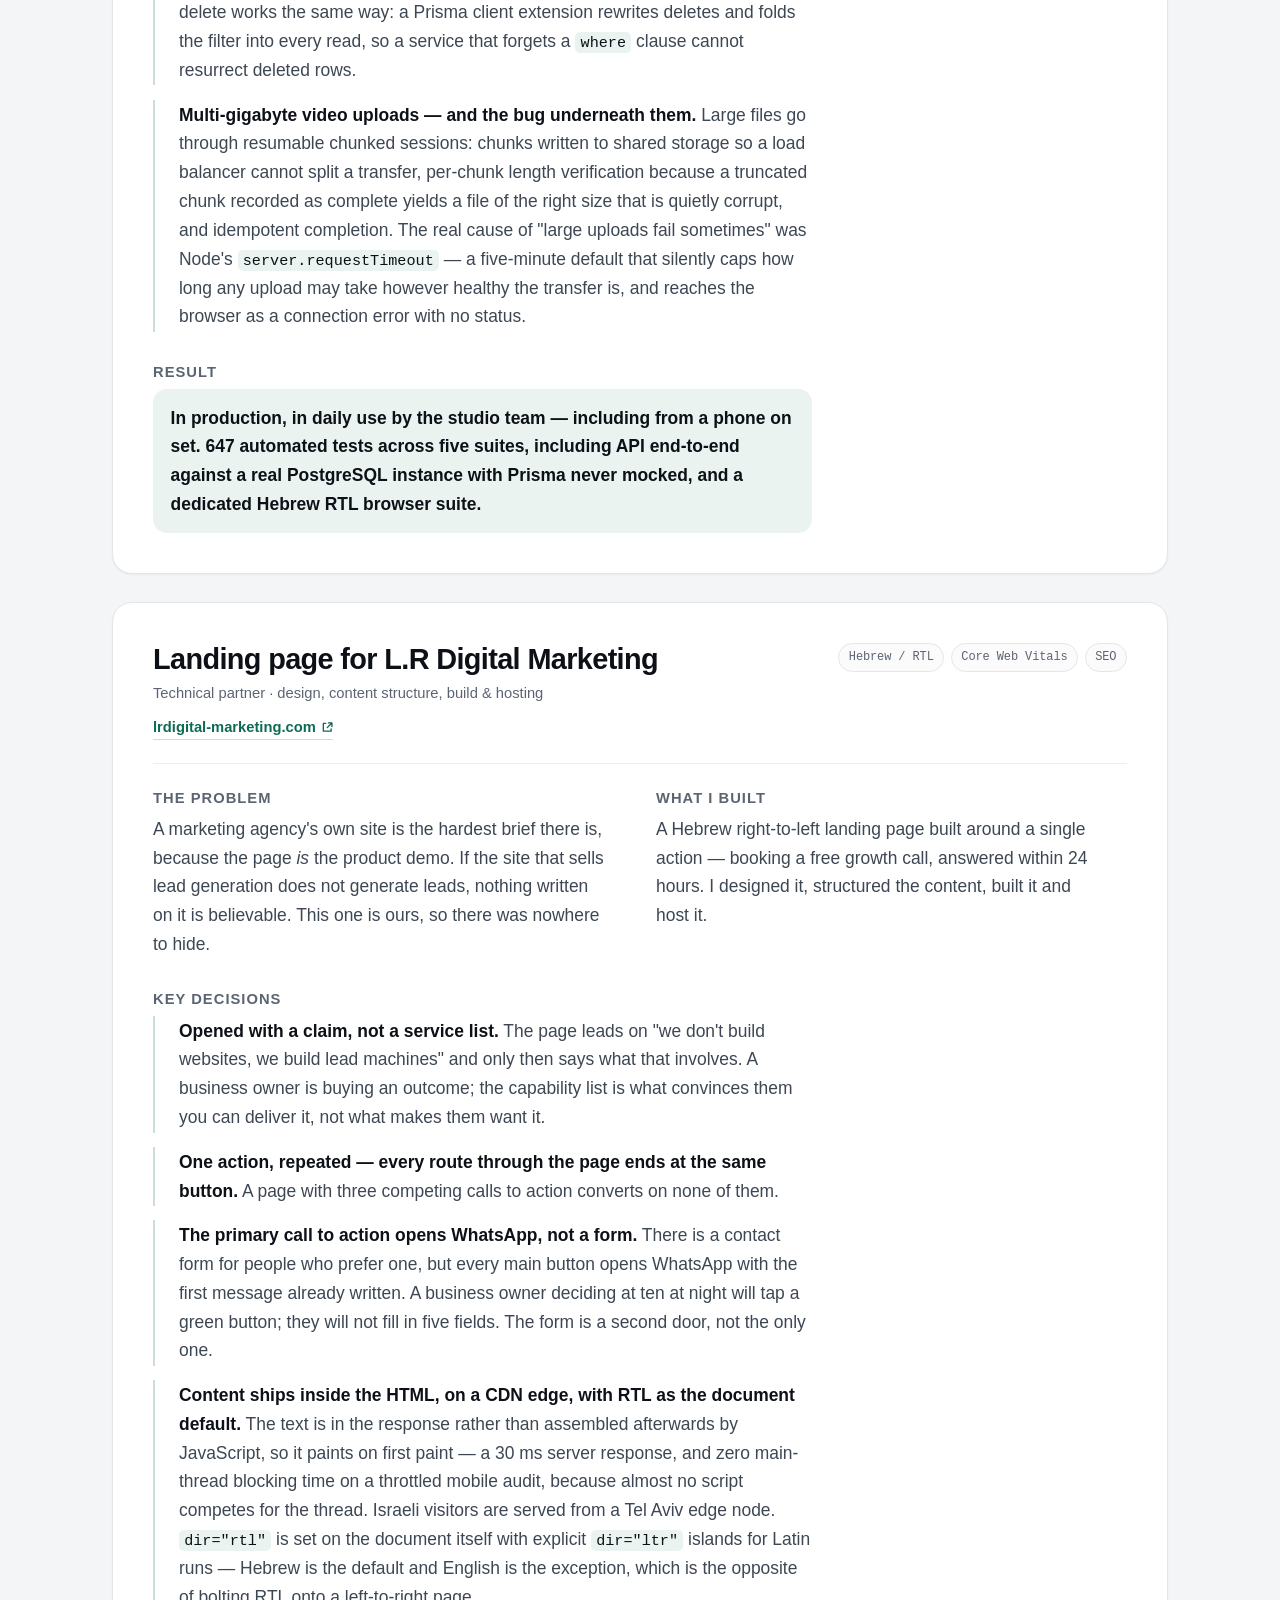
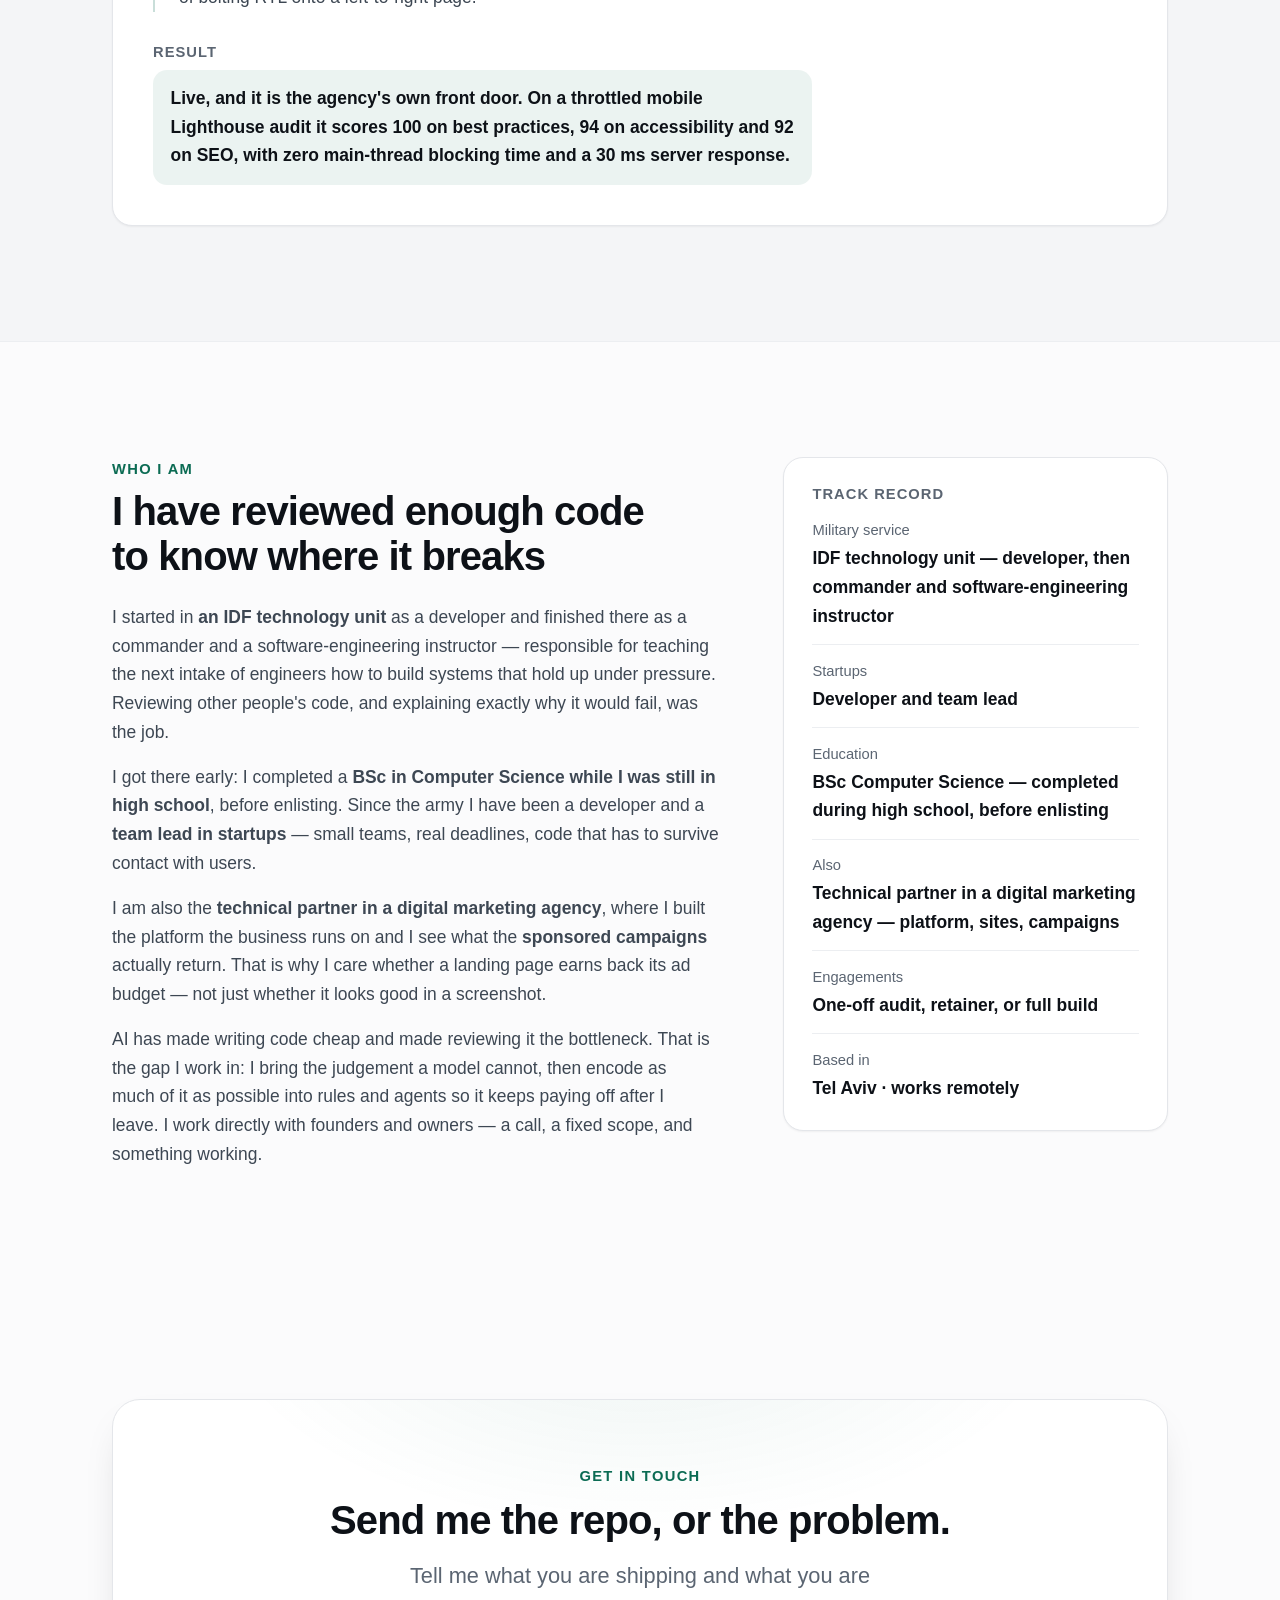
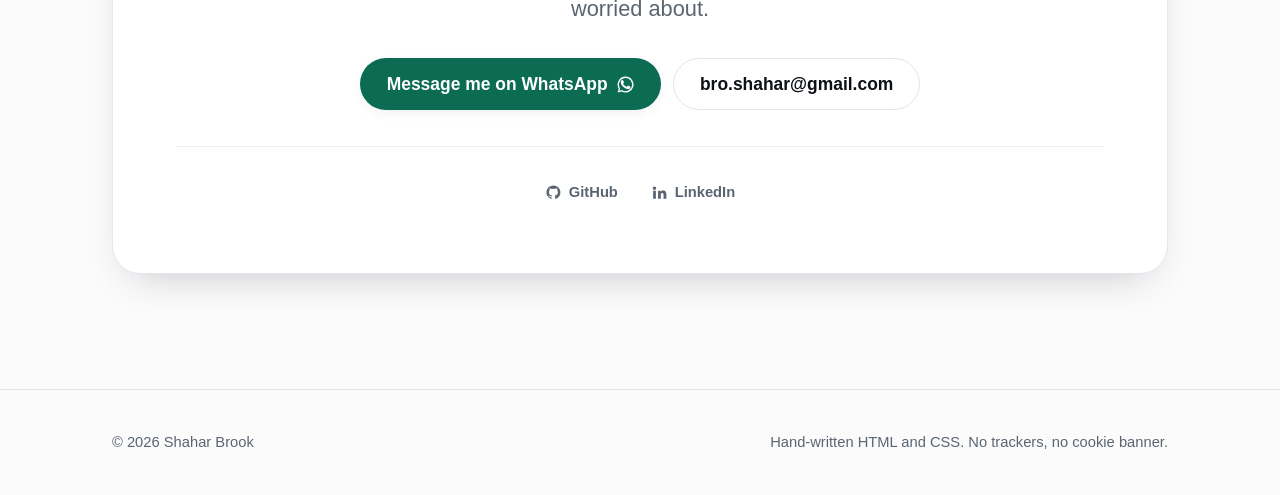
==== commit 6ba13b00: "Trim the contact lead to one sentence Removed "If I am not the right person, I will tell you straigh" ====
--- a/index.html
+++ b/index.html
@@ -834,12 +834,10 @@
         <h2 class="contact-title" lang="he">שלחו לי את הריפו, או את הבעיה.</h2>
 
         <p class="contact-lead" lang="en">
-          Tell me what you are shipping and what you are worried about. If I am not the right
-          person, I will tell you straight away.
+          Tell me what you are shipping and what you are worried about.
         </p>
         <p class="contact-lead" lang="he">
-          ספרו לי מה אתם בונים וממה אתם חוששים. אם אני לא האדם הנכון, אני אגיד
-          לכם את זה מיד.
+          ספרו לי מה אתם בונים וממה אתם חוששים.
         </p>
 
         <div class="contact-actions">
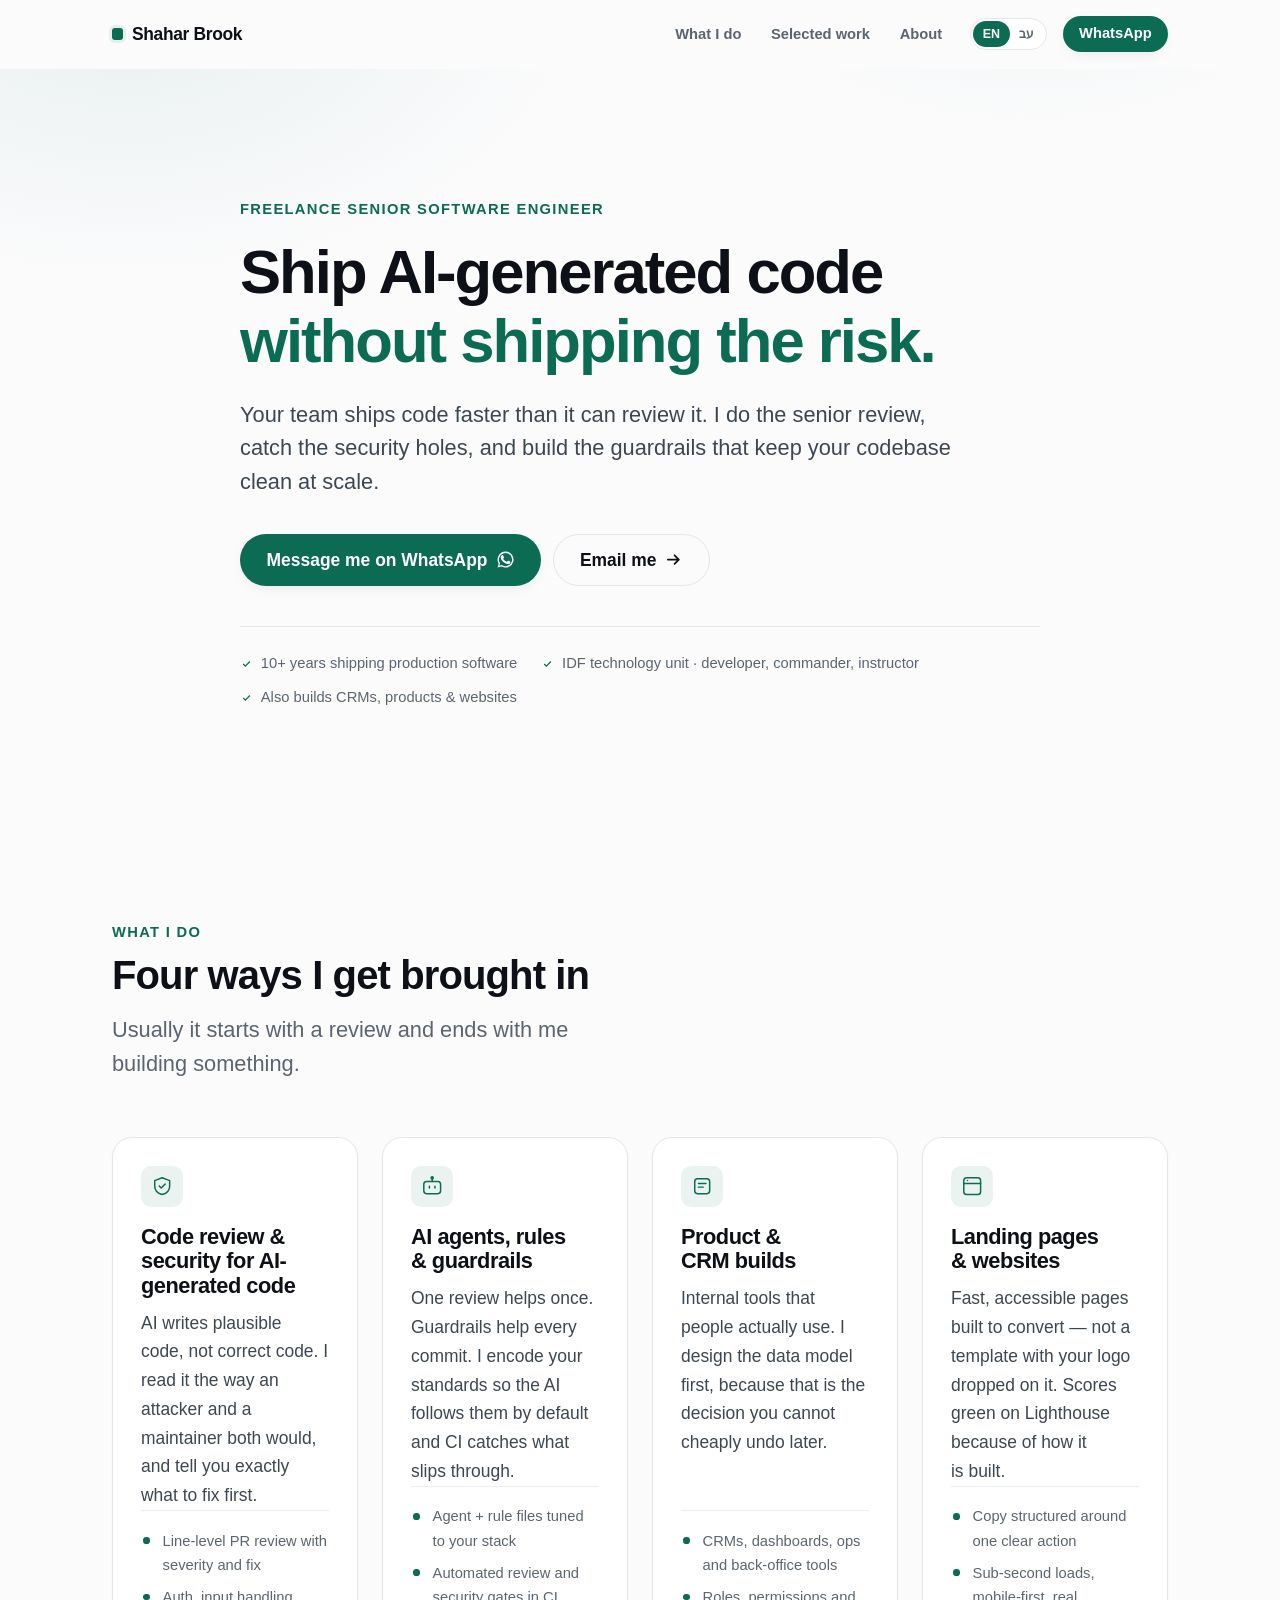
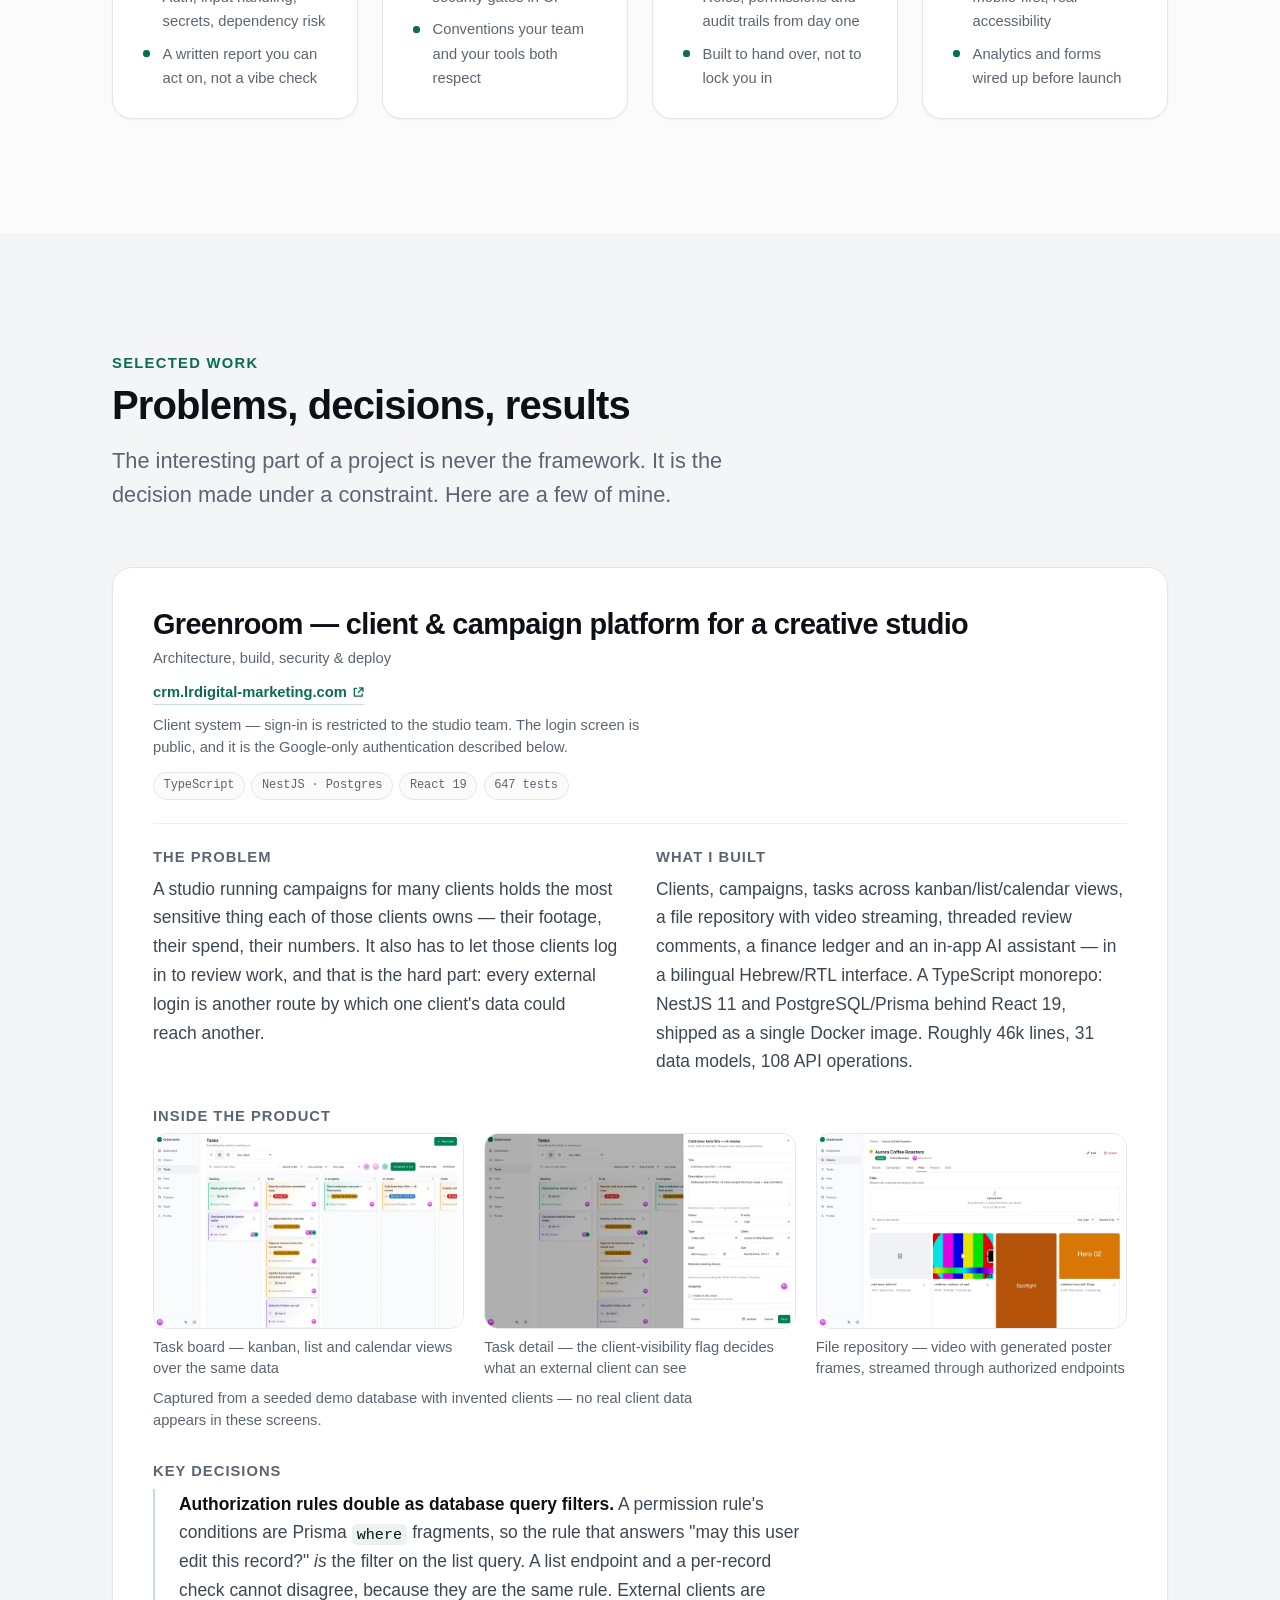
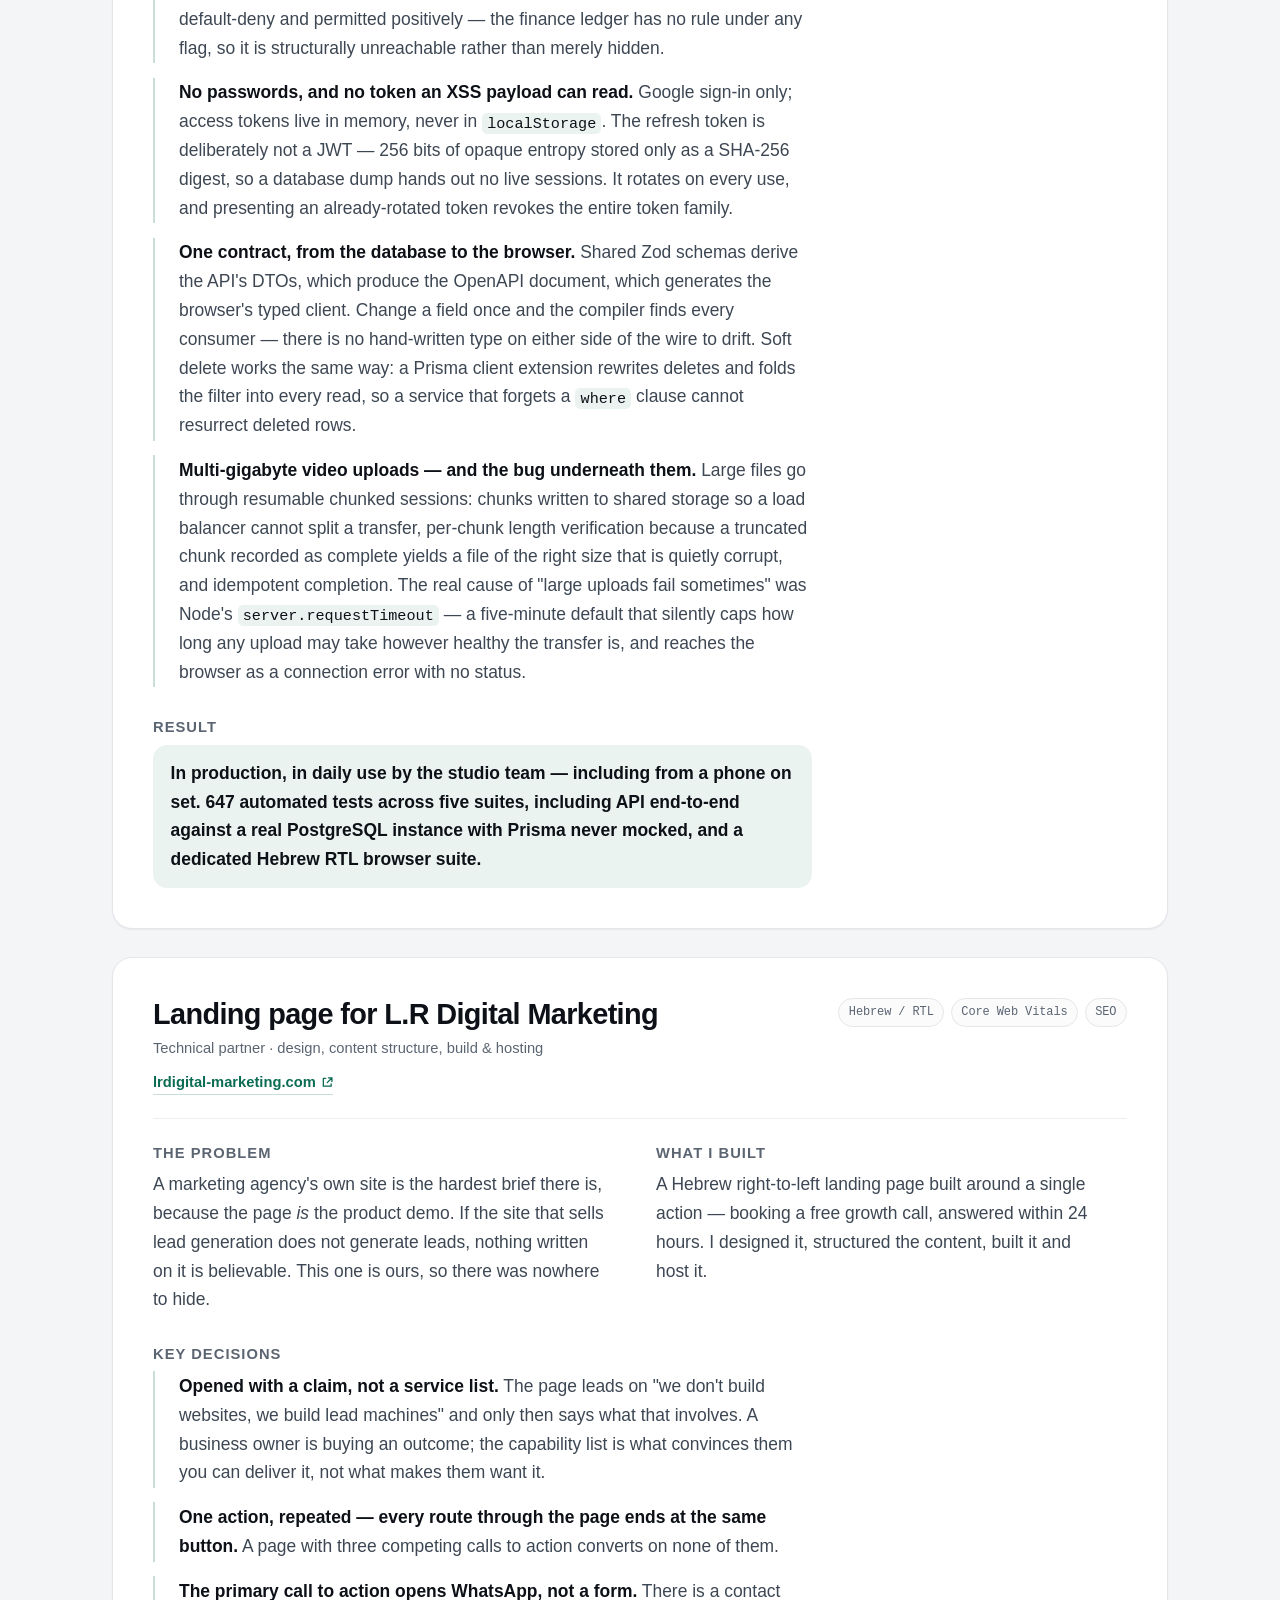
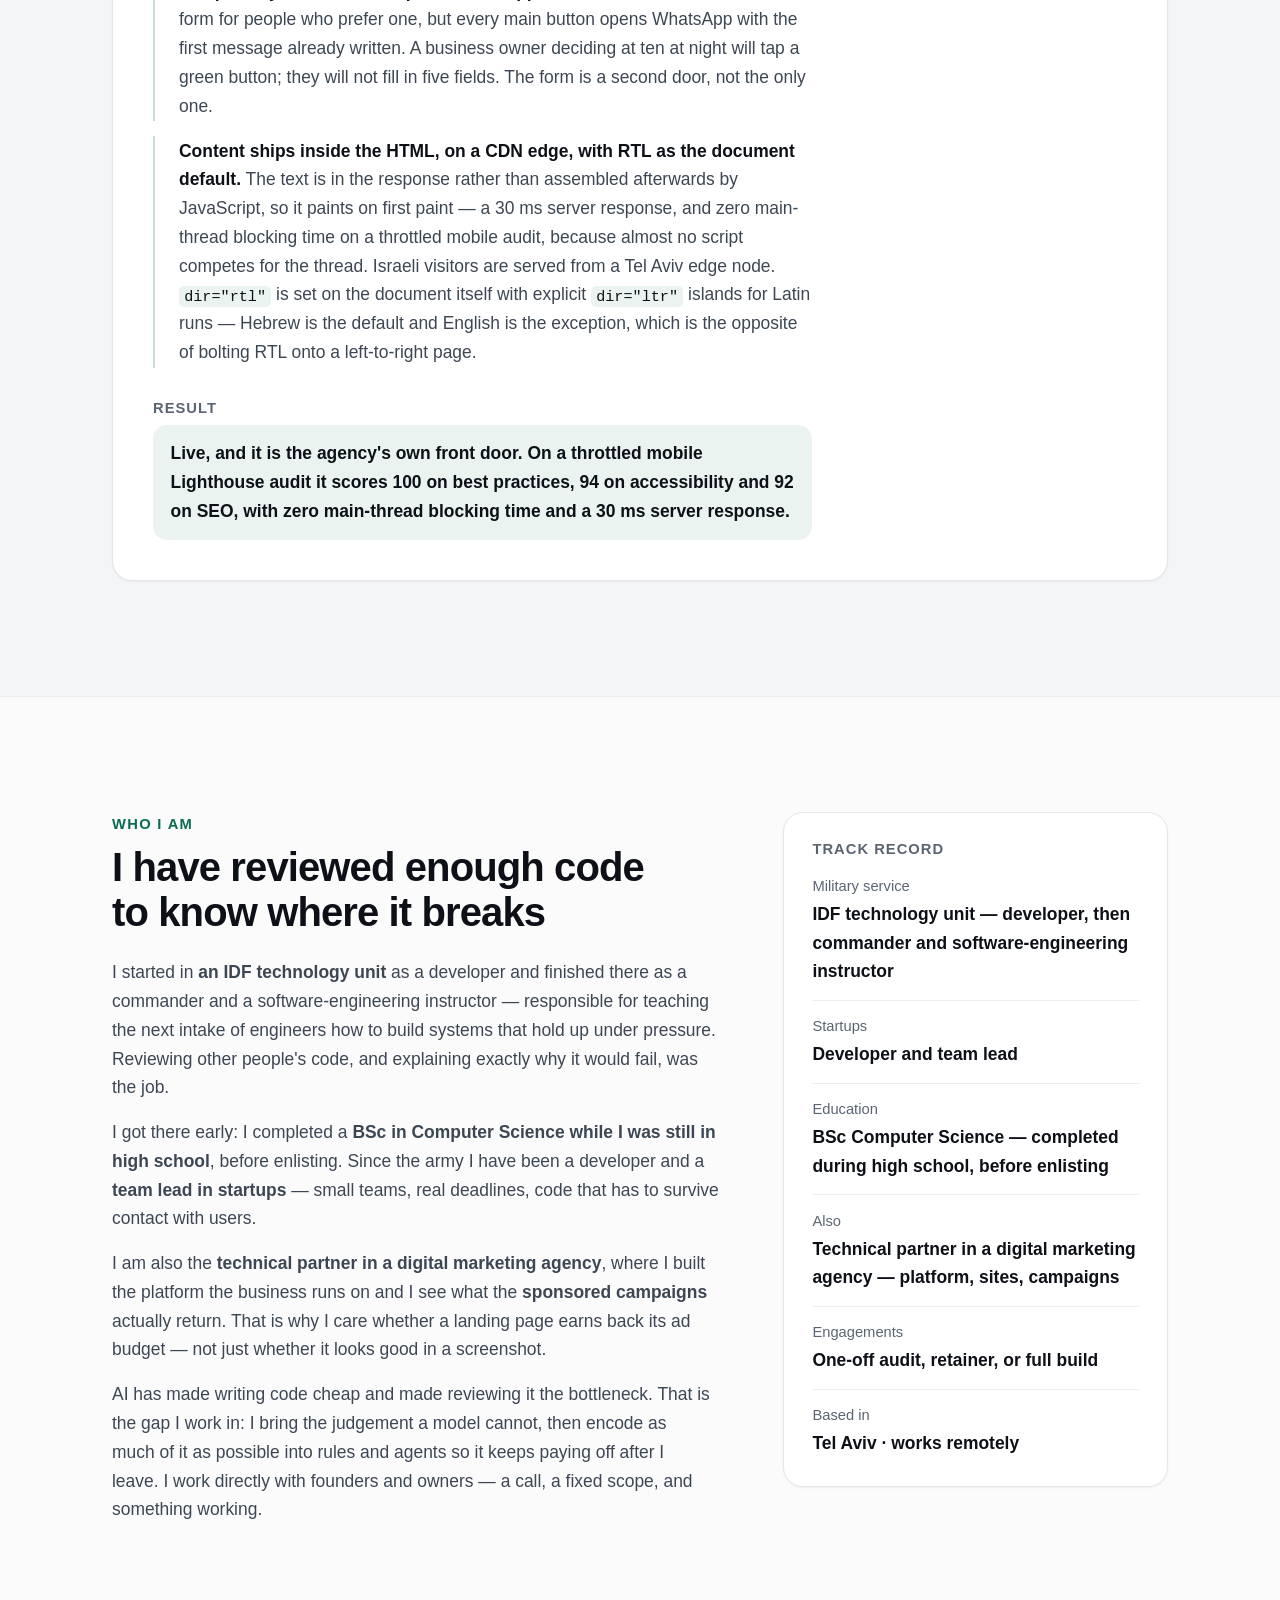
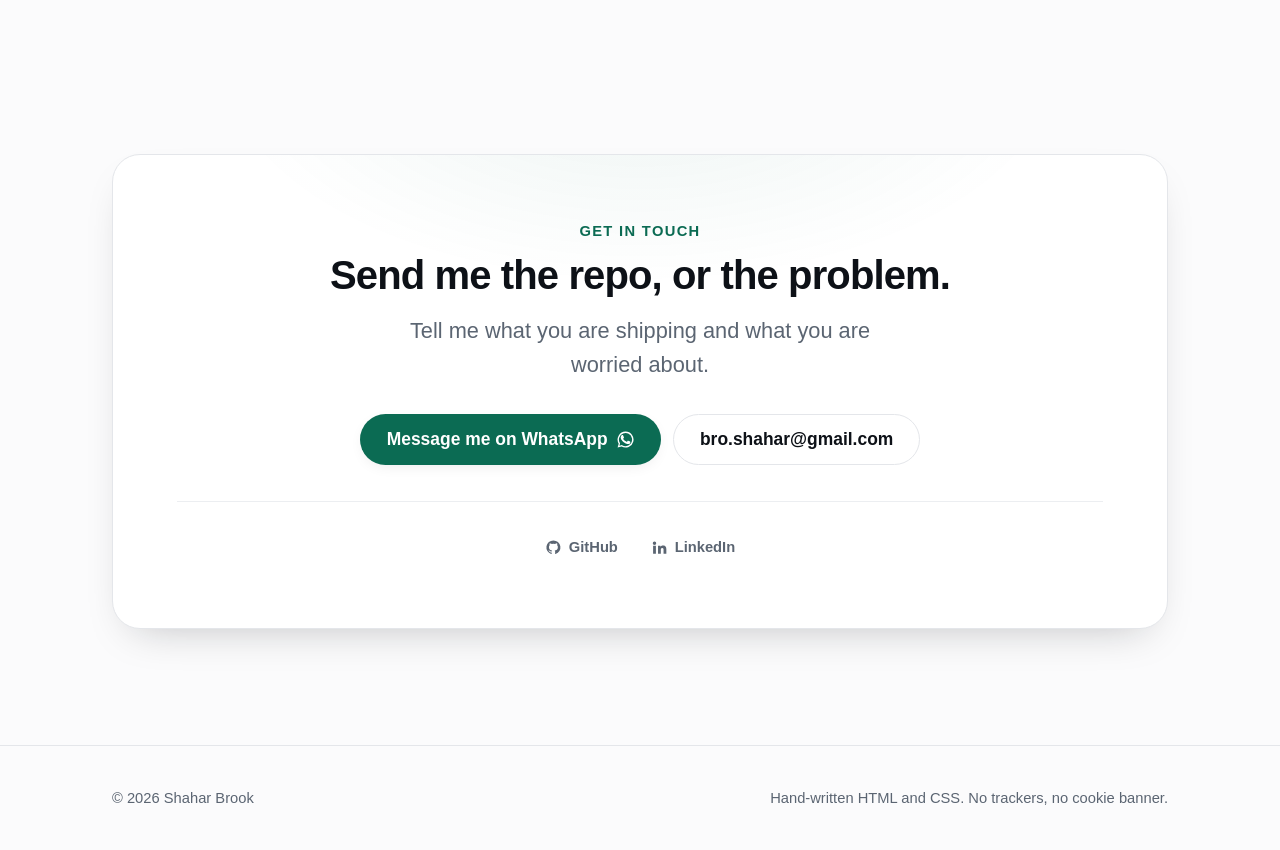
==== commit 712355c1: "Add Greenroom product screenshots Three screens captured from a seeded demo database, not the live s" ====
--- a/index.html
+++ b/index.html
@@ -404,28 +404,10 @@
               </p>
             </div>
 
-            <!-- ============================================================
-                 SCREENSHOTS — currently disabled.
-
-                 TO TURN ON: drop the three .webp files into assets/img/
-                 (names below), then delete this comment's opening line and
-                 the closing line at the end of the block. That is it.
-
-                 Specs, and why they matter: 1600px wide, WebP, under ~150 KB
-                 each. Images are the fastest way to lose the Lighthouse 100
-                 this site currently scores. One-liner per file, no extra
-                 tooling needed on macOS:
-
-                   sips -Z 1600 -s format webp -s formatOptions 80 \
-                     raw-board.png --out assets/img/greenroom-board.webp
-
-                 Capture from a demo account with invented client data. Check
-                 browser tabs, tooltips, notification badges and autocomplete
-                 before you publish — that is where real data survives.
-
-                 Rewrite each alt= and each caption to match what you actually
-                 captured. The alt text is what a screen reader reads out; it
-                 should describe the screen, not repeat the caption.
+            <!-- Screenshots captured from a seeded demo database — invented clients
+                 (Aurora Coffee Roasters, Kestrel Outdoor, Vela Studios) on
+                 example.com addresses. No real client data appears.
+                 Regenerate: see README "Adding the Greenroom screenshots". -->
             <div class="case-block case-block-wide">
               <h4 class="case-label" lang="en">Inside the product</h4>
               <h4 class="case-label" lang="he">מבט מבפנים</h4>
@@ -435,42 +417,41 @@
                   <a class="shot" href="assets/img/greenroom-board.webp" target="_blank" rel="noopener">
                     <img src="assets/img/greenroom-board.webp" width="1600" height="1000"
                          loading="lazy" decoding="async"
-                         alt="Greenroom task board with campaign tasks arranged in columns">
+                         alt="Greenroom task board with cards in Backlog, To do, In progress, In review and Done columns, each showing its client, due date, priority and assignees.">
                   </a>
                   <p class="shot-cap" lang="en">Task board — kanban, list and calendar views over the same data</p>
                   <p class="shot-cap" lang="he">לוח משימות — תצוגות קנבן, רשימה ולוח שנה על אותם נתונים</p>
                 </li>
                 <li>
-                  <a class="shot" href="assets/img/greenroom-campaign.webp" target="_blank" rel="noopener">
-                    <img src="assets/img/greenroom-campaign.webp" width="1600" height="1000"
+                  <a class="shot" href="assets/img/greenroom-task.webp" target="_blank" rel="noopener">
+                    <img src="assets/img/greenroom-task.webp" width="1600" height="1000"
                          loading="lazy" decoding="async"
-                         alt="A campaign record showing its client, tasks and attached files">
+                         alt="Task detail panel showing status, priority, type, client, start and due dates, assignees, and a checkbox labelled Visible to the client.">
                   </a>
-                  <p class="shot-cap" lang="en">Campaign view — client, tasks and files in one place</p>
-                  <p class="shot-cap" lang="he">מסך קמפיין — לקוח, משימות וקבצים במקום אחד</p>
+                  <p class="shot-cap" lang="en">Task detail — the client-visibility flag decides what an external client can see</p>
+                  <p class="shot-cap" lang="he">פרטי משימה — דגל הנראות ללקוח קובע מה לקוח חיצוני יכול לראות</p>
                 </li>
                 <li>
                   <a class="shot" href="assets/img/greenroom-files.webp" target="_blank" rel="noopener">
                     <img src="assets/img/greenroom-files.webp" width="1600" height="1000"
                          loading="lazy" decoding="async"
-                         alt="The file repository with video thumbnails and threaded review comments">
+                         alt="Client file repository showing a markdown brief, a video with a generated poster frame and duration badge, and image thumbnails.">
                   </a>
-                  <p class="shot-cap" lang="en">File repository — video streaming with threaded review comments</p>
-                  <p class="shot-cap" lang="he">מאגר הקבצים — סטרימינג וידאו עם שרשורי הערות</p>
+                  <p class="shot-cap" lang="en">File repository — video with generated poster frames, streamed through authorized endpoints</p>
+                  <p class="shot-cap" lang="he">מאגר קבצים — וידאו עם פריימים שנוצרו אוטומטית, בסטרימינג דרך נקודות קצה מאובטחות</p>
                 </li>
               </ul>
 
-              NOTE: saying the data is invented is itself a professionalism signal.
               <p class="case-note" lang="en">
-                Captured from a demo account with invented client data — no real client
-                information appears in these screens.
+                Captured from a seeded demo database with invented clients — no real client
+                data appears in these screens.
               </p>
               <p class="case-note" lang="he">
-                צולם מחשבון דמו עם נתוני לקוחות מומצאים — שום מידע אמיתי של לקוח לא מופיע
+                צולם ממסד נתונים דמו עם לקוחות מומצאים — שום מידע אמיתי של לקוח לא מופיע
                 במסכים האלה.
               </p>
             </div>
-                 ============================================================ -->
+
 
             <div class="case-block case-block-wide">
               <h4 class="case-label" lang="en">Key decisions</h4>
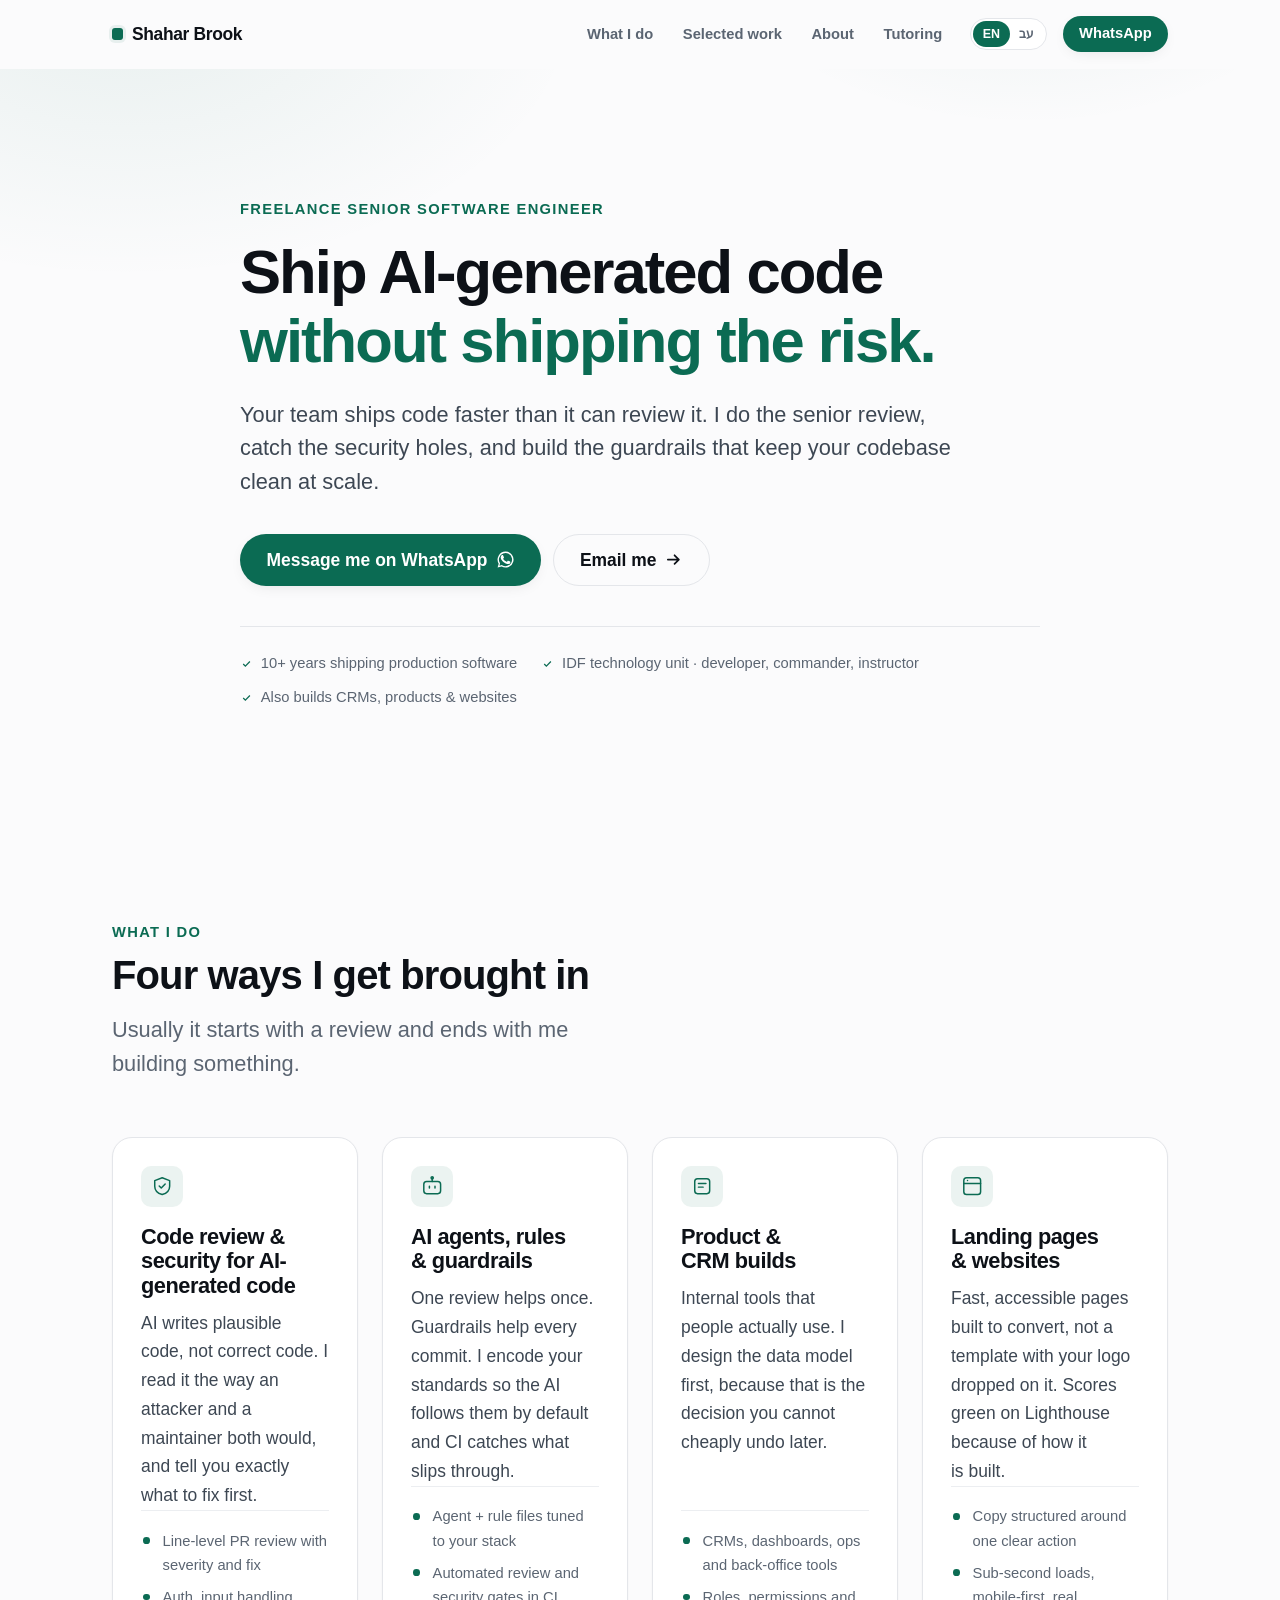
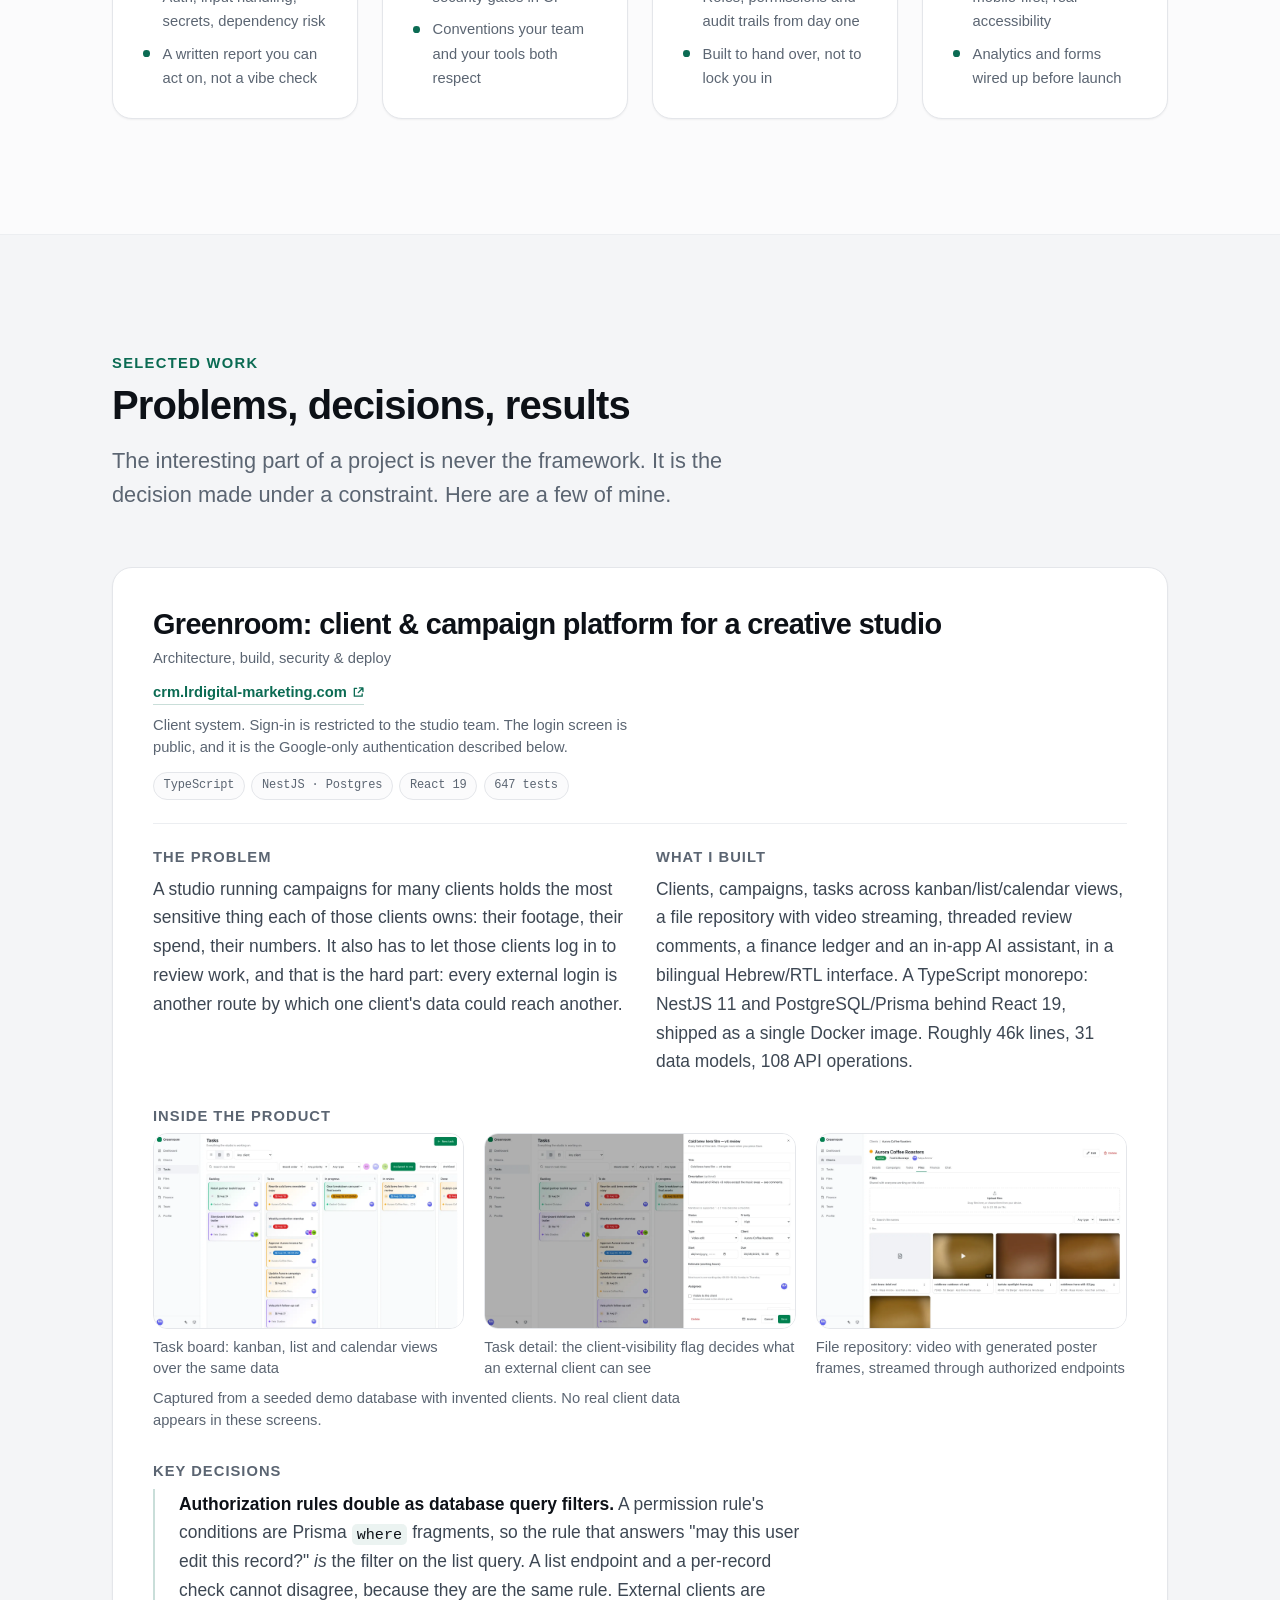
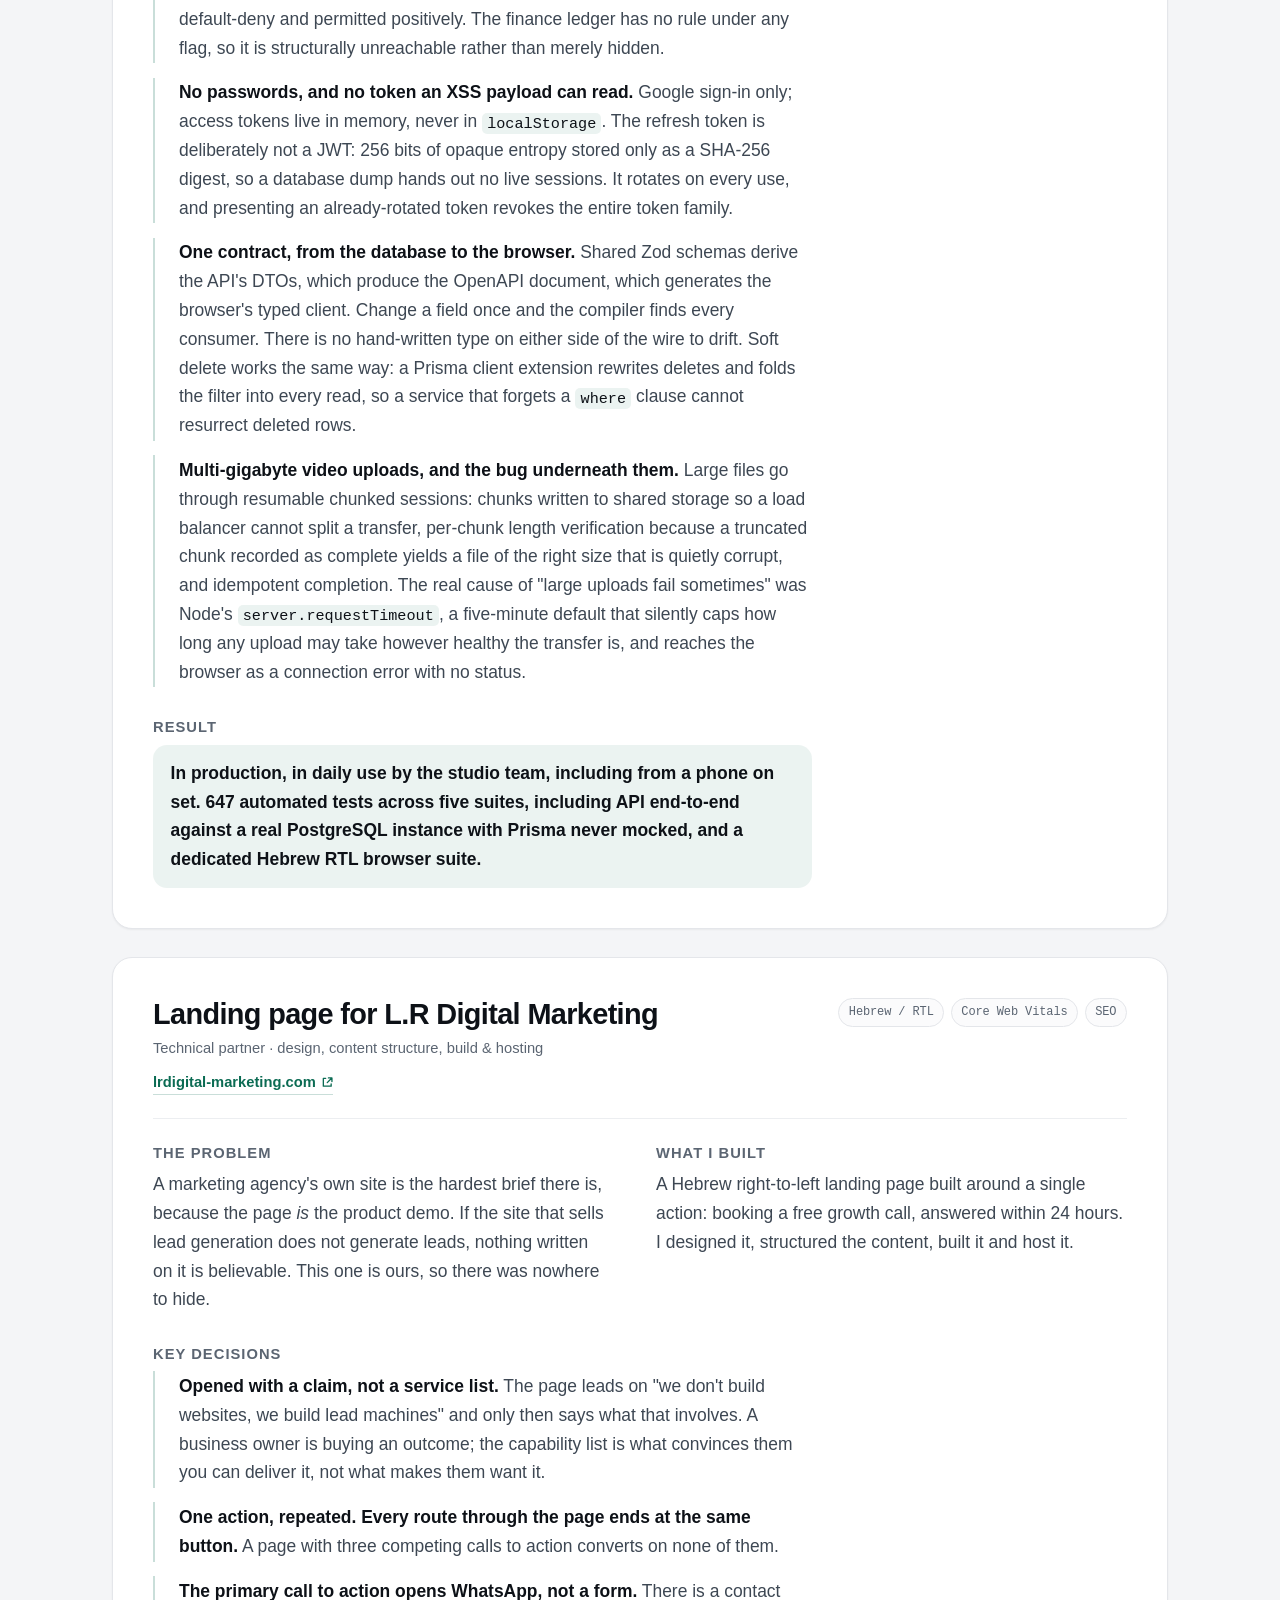
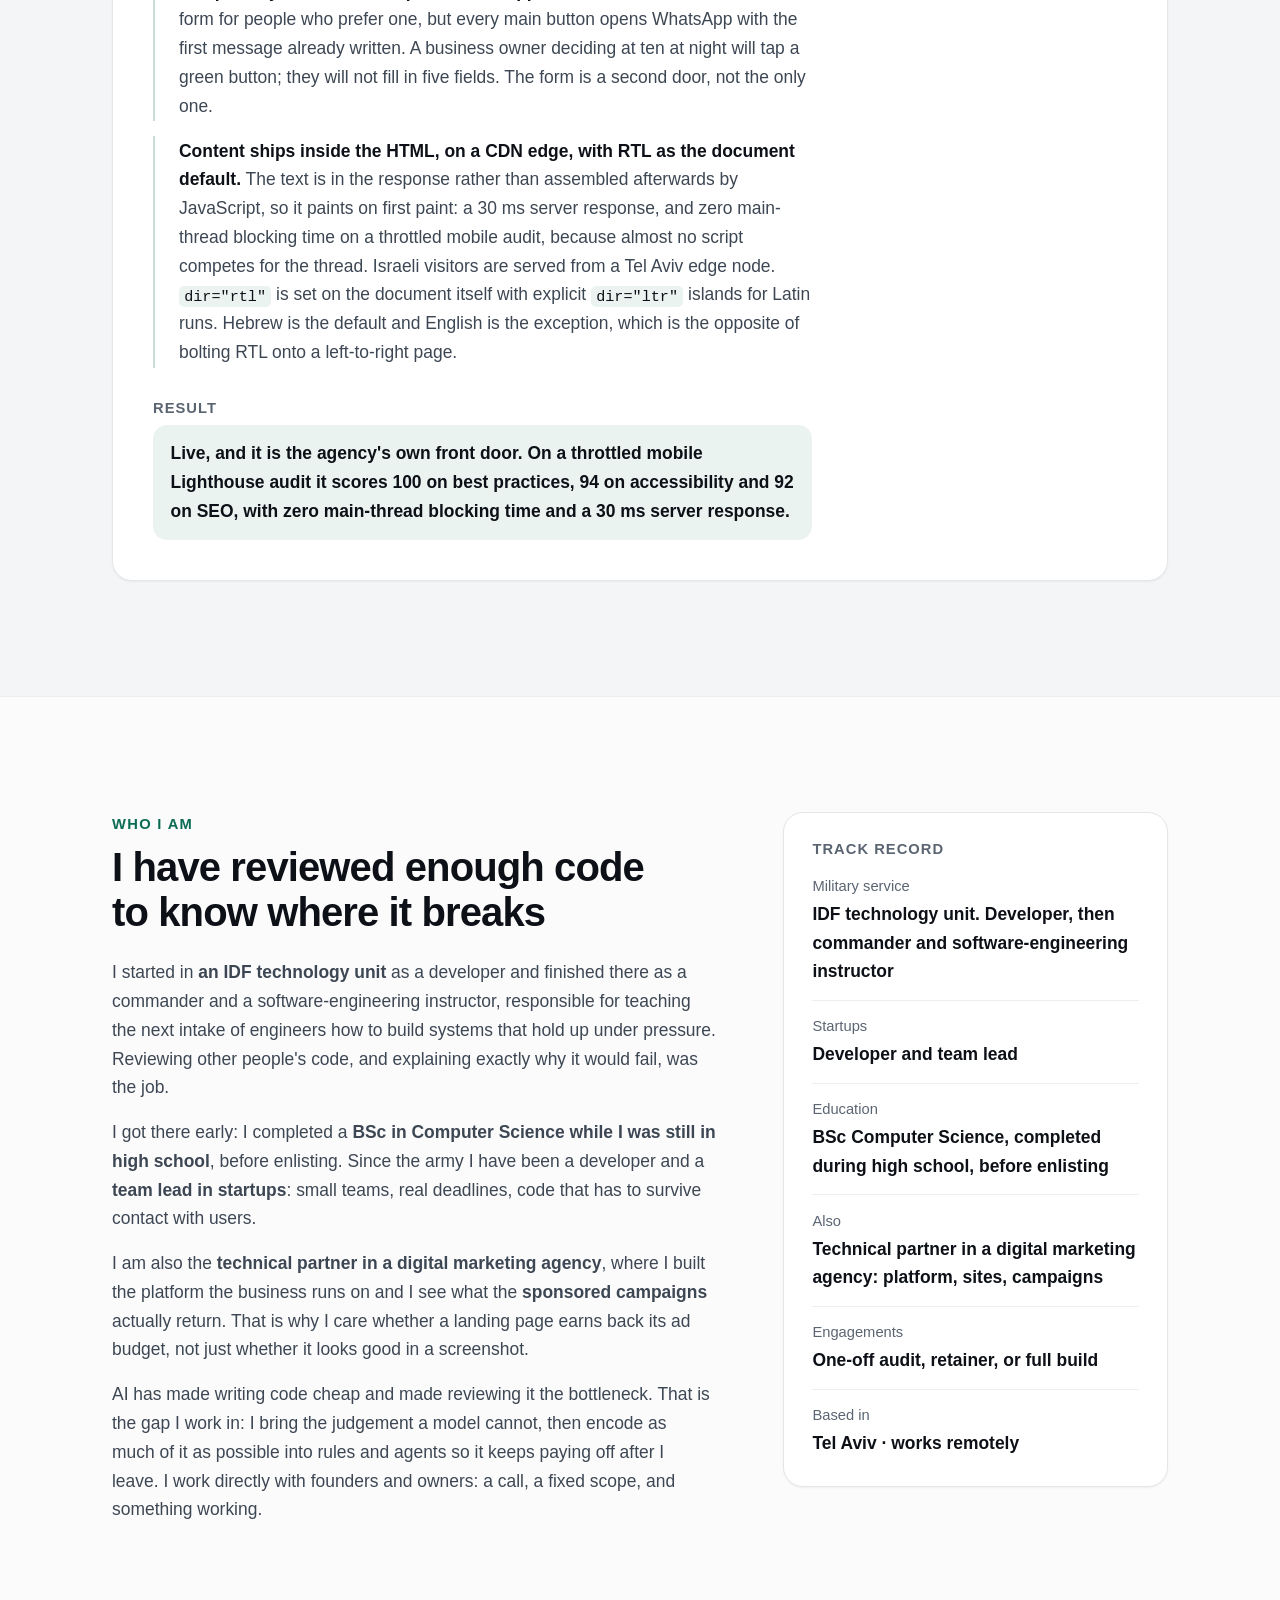
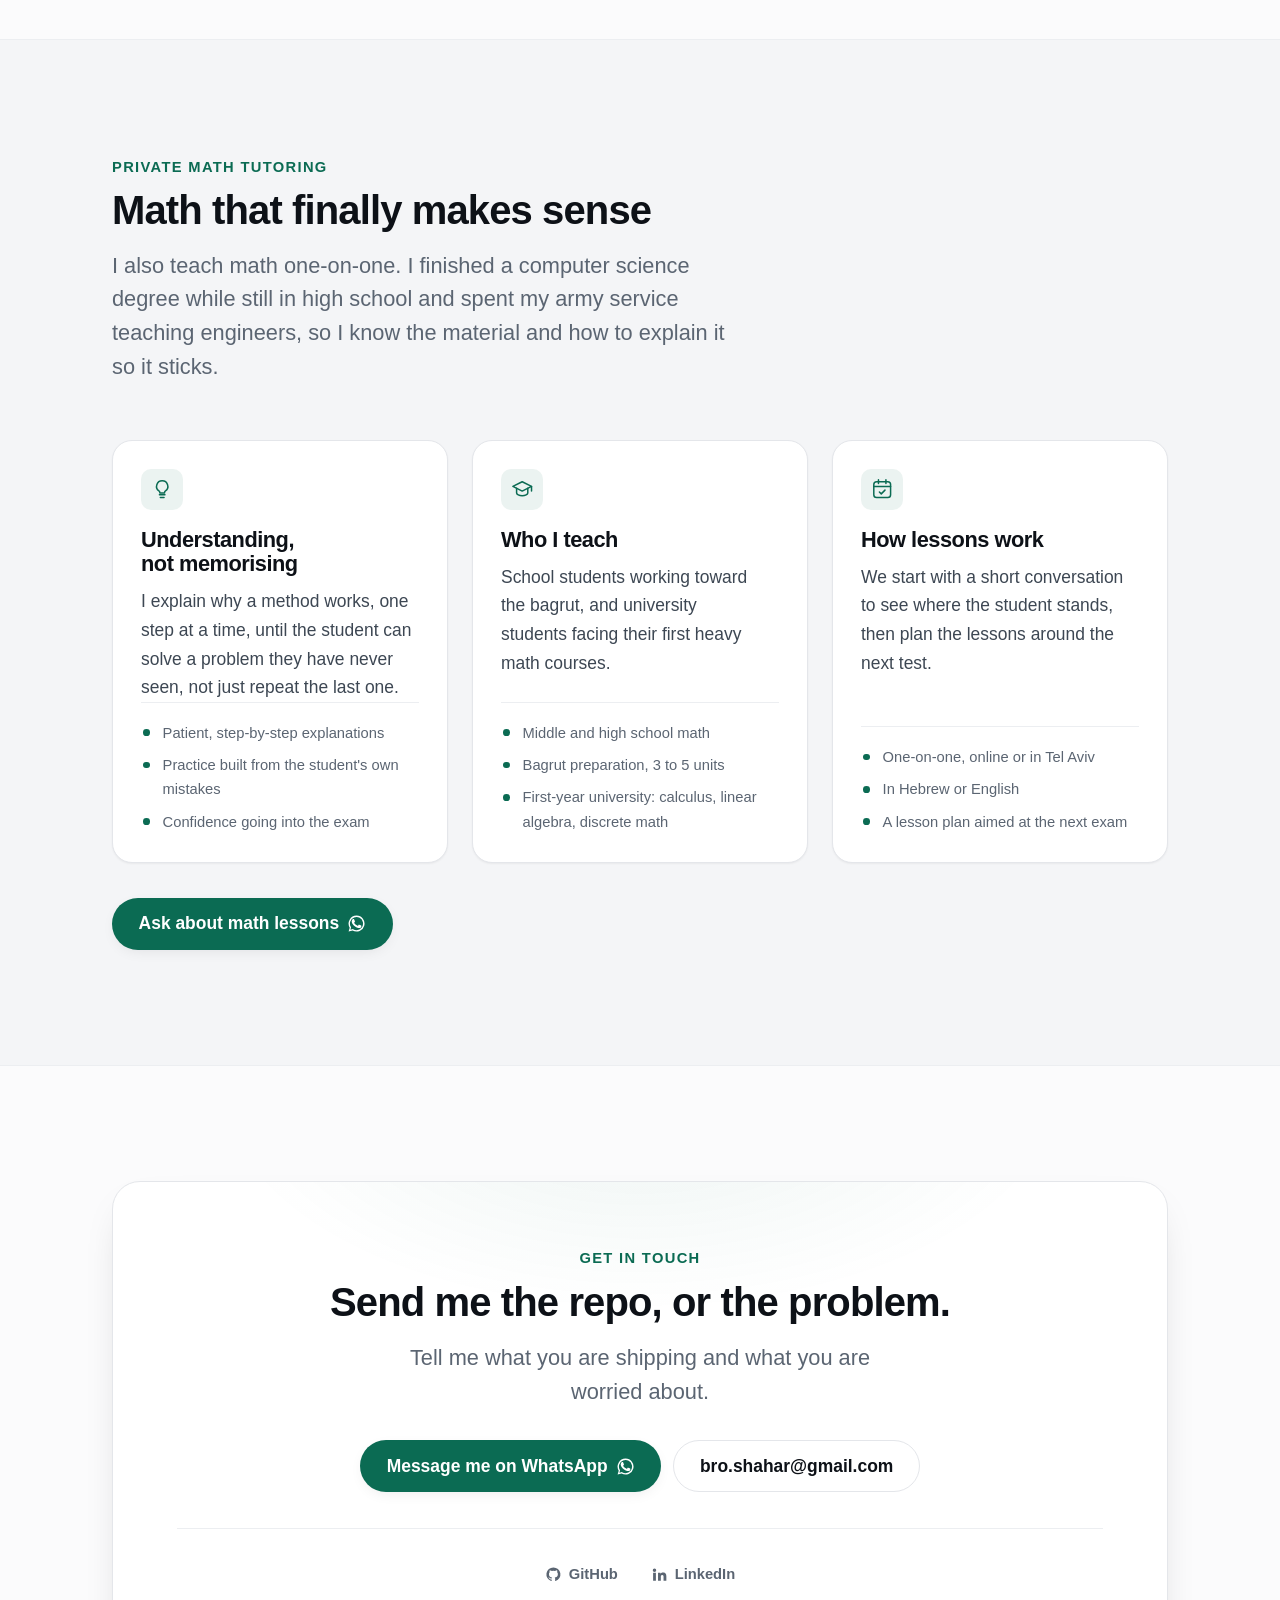
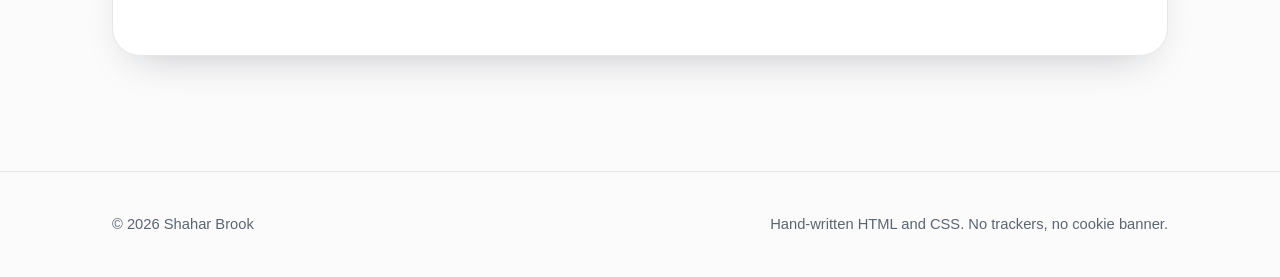
==== commit 9c919a2c: "math tutor" ====
--- a/index.html
+++ b/index.html
@@ -7,11 +7,11 @@
 <meta name="viewport" content="width=device-width, initial-scale=1">
 
 <!-- ==========================================================================
-     SEO / SOCIAL  —  CUSTOMIZE
+     SEO / SOCIAL: CUSTOMIZE
      The Hebrew title/description live in assets/js/main.js (LANG_META) and are
      swapped in when the visitor switches language.
      ========================================================================== -->
-<title>Shahar Brook — Ship AI-generated code safely</title>
+<title>Shahar Brook | Ship AI-generated code safely</title>
 <meta name="description" content="Senior engineer helping teams ship AI-generated code safely: code review, security checks, and the agents and guardrails that keep a codebase clean. Also builds CRMs, products and landing pages.">
 <link rel="canonical" href="https://shaharbrook.github.io/">
 <link rel="alternate" hreflang="en" href="https://shaharbrook.github.io/?lang=en">
@@ -20,7 +20,7 @@
 
 <meta property="og:type" content="website">
 <meta property="og:url" content="https://shaharbrook.github.io/">
-<meta property="og:title" content="Shahar Brook — Ship AI-generated code safely">
+<meta property="og:title" content="Shahar Brook | Ship AI-generated code safely">
 <meta property="og:description" content="Senior code review, security checks and guardrails for AI-generated code. Plus full product, CRM and website builds.">
 <meta property="og:image" content="https://shaharbrook.github.io/assets/img/og.png">
 <meta name="twitter:card" content="summary_large_image">
@@ -80,6 +80,7 @@
         <li><a href="#services" lang="en">What I do</a><a href="#services" lang="he">מה אני עושה</a></li>
         <li><a href="#work" lang="en">Selected work</a><a href="#work" lang="he">עבודות נבחרות</a></li>
         <li><a href="#about" lang="en">About</a><a href="#about" lang="he">מי אני</a></li>
+        <li><a href="#tutoring" lang="en">Tutoring</a><a href="#tutoring" lang="he">שיעורי מתמטיקה</a></li>
       </ul>
     </nav>
 
@@ -90,8 +91,8 @@
       <a class="lang-btn" href="?lang=he" data-lang="he" hreflang="he" lang="he">עב</a>
     </div>
 
-    <!-- Header CTA goes straight to WhatsApp — one tap from any scroll position. -->
-    <a class="btn btn-sm btn-primary header-cta" href="https://wa.me/972544994592?text=Hi%20Shahar%20%E2%80%94%20I%20found%20your%20site.%20What%20I%20need%20help%20with%3A" lang="en">WhatsApp</a>
+    <!-- Header CTA goes straight to WhatsApp: one tap from any scroll position. -->
+    <a class="btn btn-sm btn-primary header-cta" href="https://wa.me/972544994592?text=Hi%20Shahar%2C%20I%20found%20your%20site.%20What%20I%20need%20help%20with%3A" lang="en">WhatsApp</a>
     <a class="btn btn-sm btn-primary header-cta" href="https://wa.me/972544994592?text=%D7%94%D7%99%D7%99%20%D7%A9%D7%97%D7%A8%2C%20%D7%94%D7%92%D7%A2%D7%AA%D7%99%20%D7%9E%D7%94%D7%90%D7%AA%D7%A8.%20%D7%9E%D7%94%20%D7%A9%D7%90%D7%A0%D7%99%20%D7%A6%D7%A8%D7%99%D7%9A%3A" lang="he">וואטסאפ</a>
   </div>
 </header>
@@ -121,7 +122,7 @@
         <span class="hero-line accent-text">בלי הסיכון שבא איתו.</span>
       </h1>
 
-      <!-- One sentence. Resist adding a second — this is the line that has to
+      <!-- One sentence. Resist adding a second; this is the line that has to
            land in the first few seconds. -->
       <p class="hero-sub" lang="en">
         Your team ships code faster than it can review it. I do the senior review, catch
@@ -133,11 +134,11 @@
       </p>
 
       <div class="hero-actions">
-        <!-- PRIMARY CTA — WhatsApp. Lowest-friction channel for this market:
+        <!-- PRIMARY CTA: WhatsApp. Lowest-friction channel for this market:
              one tap on a phone and the conversation has already started.
              CUSTOMIZE: the number lives in the wa.me/ URL, international
              format, no "+" and no leading zero (Israel = 972...). -->
-        <a class="btn btn-primary btn-lg" href="https://wa.me/972544994592?text=Hi%20Shahar%20%E2%80%94%20I%20found%20your%20site.%20What%20I%20need%20help%20with%3A" lang="en">
+        <a class="btn btn-primary btn-lg" href="https://wa.me/972544994592?text=Hi%20Shahar%2C%20I%20found%20your%20site.%20What%20I%20need%20help%20with%3A" lang="en">
           Message me on WhatsApp
           <svg class="btn-icon" viewBox="0 0 24 24" fill="currentColor" aria-hidden="true"><path d="M12 2a10 10 0 0 0-8.6 15.1L2 22l5-1.3A10 10 0 1 0 12 2Zm0 18.2a8.2 8.2 0 0 1-4.3-1.2l-.3-.2-3.1.8.8-3-.2-.3A8.2 8.2 0 1 1 12 20.2Z"/><path d="M17.5 14.4c-.3-.2-1.8-.9-2.1-1-.3-.1-.5-.2-.7.1-.2.3-.8 1-.9 1.2-.2.2-.3.2-.6.1-.3-.2-1.3-.5-2.4-1.5-.9-.8-1.5-1.8-1.7-2.1-.2-.3 0-.5.1-.6l.4-.5c.1-.2.2-.3.3-.5.1-.2 0-.4 0-.5 0-.1-.7-1.6-.9-2.2-.2-.6-.5-.5-.7-.5h-.6c-.2 0-.5.1-.8.4-.3.3-1 1-1 2.5s1.1 2.9 1.2 3.1c.1.2 2.1 3.2 5.1 4.5.7.3 1.3.5 1.7.6.7.2 1.4.2 1.9.1.6-.1 1.8-.7 2-1.4.2-.7.2-1.3.2-1.4-.1-.2-.3-.2-.5-.4Z"/></svg>
         </a>
@@ -146,7 +147,7 @@
           <svg class="btn-icon" viewBox="0 0 24 24" fill="currentColor" aria-hidden="true"><path d="M12 2a10 10 0 0 0-8.6 15.1L2 22l5-1.3A10 10 0 1 0 12 2Zm0 18.2a8.2 8.2 0 0 1-4.3-1.2l-.3-.2-3.1.8.8-3-.2-.3A8.2 8.2 0 1 1 12 20.2Z"/><path d="M17.5 14.4c-.3-.2-1.8-.9-2.1-1-.3-.1-.5-.2-.7.1-.2.3-.8 1-.9 1.2-.2.2-.3.2-.6.1-.3-.2-1.3-.5-2.4-1.5-.9-.8-1.5-1.8-1.7-2.1-.2-.3 0-.5.1-.6l.4-.5c.1-.2.2-.3.3-.5.1-.2 0-.4 0-.5 0-.1-.7-1.6-.9-2.2-.2-.6-.5-.5-.7-.5h-.6c-.2 0-.5.1-.8.4-.3.3-1 1-1 2.5s1.1 2.9 1.2 3.1c.1.2 2.1 3.2 5.1 4.5.7.3 1.3.5 1.7.6.7.2 1.4.2 1.9.1.6-.1 1.8-.7 2-1.4.2-.7.2-1.3.2-1.4-.1-.2-.3-.2-.5-.4Z"/></svg>
         </a>
 
-        <!-- SECONDARY CTA — email, for anyone who wants to send detail. -->
+        <!-- SECONDARY CTA: email, for anyone who wants to send detail. -->
         <a class="btn btn-ghost btn-lg" href="mailto:bro.shahar@gmail.com?subject=Project%20enquiry" lang="en">
           Email me
           <svg class="btn-icon btn-icon-arrow" viewBox="0 0 20 20" aria-hidden="true"><path d="M4 10h11M11 5.5 15.5 10 11 14.5" fill="none" stroke="currentColor" stroke-width="1.8" stroke-linecap="round" stroke-linejoin="round"/></svg>
@@ -174,7 +175,7 @@
   <!-- ========================================================================
        2. WHAT I DO
        Four services. Each is one outcome sentence + three concrete deliverables.
-       To add a service, copy one <article class="card reveal"> block — remember
+       To add a service, copy one <article class="card reveal"> block, and remember
        to copy both the lang="en" and lang="he" lines inside it.
        ======================================================================== -->
   <section class="section" id="services">
@@ -278,11 +279,11 @@
           <h3 class="card-title" lang="he">דפי נחיתה ואתרים</h3>
 
           <p class="card-body" lang="en">
-            Fast, accessible pages built to convert — not a template with your logo
+            Fast, accessible pages built to convert, not a template with your logo
             dropped on it. Scores green on Lighthouse because of how it is built.
           </p>
           <p class="card-body" lang="he">
-            דפים מהירים ונגישים שבנויים להמיר — לא תבנית עם הלוגו שלכם עליה.
+            דפים מהירים ונגישים שבנויים להמיר, לא תבנית עם הלוגו שלכם עליה.
             ירוק ב־Lighthouse בזכות איך שהם בנויים.
           </p>
 
@@ -301,10 +302,10 @@
   </section>
 
   <!-- ========================================================================
-       3. SELECTED WORK  —  the most important section
+       3. SELECTED WORK: the most important section
        Each case study follows the same four beats: Problem, Built, Decisions, Result.
        TO ADD A PROJECT: copy one whole <article class="case reveal"> block.
-       Nothing else needs to change — the layout handles any number of cards.
+       Nothing else needs to change; the layout handles any number of cards.
        ======================================================================== -->
   <section class="section section-alt" id="work">
     <div class="container">
@@ -327,9 +328,9 @@
 
       <div class="cases">
 
-        <!-- ---------------- CASE STUDY 1 — GREENROOM ----------------
+        <!-- ---------------- CASE STUDY 1: GREENROOM ----------------
              Written from greenroom-case-study.md. Every claim here is checkable
-             against the repo — keep it that way. The three code-level claims
+             against the repo, so keep it that way. The three code-level claims
              (CASL conditions as Prisma where fragments, opaque rotating refresh
              tokens, Zod->OpenAPI->client) are the ones a technical founder will
              probe, and they are the reason this card sells the review service.
@@ -337,8 +338,8 @@
         <article class="case reveal">
           <div class="case-head">
             <div>
-              <h3 class="case-title" lang="en">Greenroom — client &amp; campaign platform for a creative studio</h3>
-              <h3 class="case-title" lang="he">Greenroom — פלטפורמת לקוחות וקמפיינים לסטודיו יצירתי</h3>
+              <h3 class="case-title" lang="en">Greenroom: client &amp; campaign platform for a creative studio</h3>
+              <h3 class="case-title" lang="he">Greenroom: פלטפורמת לקוחות וקמפיינים לסטודיו יצירתי</h3>
               <p class="case-role" lang="en">Architecture, build, security &amp; deploy</p>
               <p class="case-role" lang="he">ארכיטקטורה, פיתוח, אבטחה והעלאה לאוויר</p>
               <a class="case-link" href="https://crm.lrdigital-marketing.com/" target="_blank" rel="noopener" lang="en">
@@ -351,11 +352,11 @@
                    end: it is the one publicly checkable proof of the Google-only
                    auth claimed in the decisions below. -->
               <p class="case-note" lang="en">
-                Client system — sign-in is restricted to the studio team. The login screen is
+                Client system. Sign-in is restricted to the studio team. The login screen is
                 public, and it is the Google-only authentication described below.
               </p>
               <p class="case-note" lang="he">
-                מערכת של לקוח — ההתחברות מוגבלת לצוות הסטודיו. מסך ההתחברות פתוח לכולם, והוא
+                מערכת של לקוח. ההתחברות מוגבלת לצוות הסטודיו. מסך ההתחברות פתוח לכולם, והוא
                 בדיוק אימות ה־Google הבלעדי שמתואר למטה.
               </p>
             </div>
@@ -373,12 +374,12 @@
               <h4 class="case-label" lang="he">הבעיה</h4>
               <p lang="en">
                 A studio running campaigns for many clients holds the most sensitive thing each
-                of those clients owns — their footage, their spend, their numbers. It also has
+                of those clients owns: their footage, their spend, their numbers. It also has
                 to let those clients log in to review work, and that is the hard part: every
                 external login is another route by which one client's data could reach another.
               </p>
               <p lang="he">
-                סטודיו שמנהל קמפיינים לכמה לקוחות מחזיק בדבר הרגיש ביותר שיש לכל אחד מהם —
+                סטודיו שמנהל קמפיינים לכמה לקוחות מחזיק בדבר הרגיש ביותר שיש לכל אחד מהם:
                 החומרים, התקציב והמספרים שלו. הוא גם צריך לתת לאותם לקוחות להיכנס ולאשר
                 עבודות, וזה החלק הקשה: כל התחברות חיצונית היא עוד דרך שבה נתונים של לקוח אחד
                 עלולים להגיע לאחר.
@@ -391,20 +392,20 @@
               <p lang="en">
                 Clients, campaigns, tasks across kanban/list/calendar views, a file repository
                 with video streaming, threaded review comments, a finance ledger and an in-app
-                AI assistant — in a bilingual Hebrew/RTL interface. A TypeScript monorepo:
+                AI assistant, in a bilingual Hebrew/RTL interface. A TypeScript monorepo:
                 NestJS 11 and PostgreSQL/Prisma behind React 19, shipped as a single Docker
                 image. Roughly 46k lines, 31 data models, 108 API operations.
               </p>
               <p lang="he">
                 לקוחות, קמפיינים, משימות בתצוגות קנבן/רשימה/לוח שנה, מאגר קבצים עם סטרימינג
-                וידאו, שרשורי הערות, ספר חשבונות פיננסי ועוזר AI מוטמע — בממשק דו־לשוני
+                וידאו, שרשורי הערות, ספר חשבונות פיננסי ועוזר AI מוטמע, בממשק דו־לשוני
                 בעברית ובכתיב מימין לשמאל. מונורפו ב־TypeScript: NestJS 11 ו־PostgreSQL/Prisma
                 מאחורי React 19, נשלח כאימג' Docker אחד. כ־46 אלף שורות, 31 מודלי נתונים,
                 108 פעולות API.
               </p>
             </div>
 
-            <!-- Screenshots captured from a seeded demo database — invented clients
+            <!-- Screenshots captured from a seeded demo database with invented clients
                  (Aurora Coffee Roasters, Kestrel Outdoor, Vela Studios) on
                  example.com addresses. No real client data appears.
                  Regenerate: see README "Adding the Greenroom screenshots". -->
@@ -419,8 +420,8 @@
                          loading="lazy" decoding="async"
                          alt="Greenroom task board with cards in Backlog, To do, In progress, In review and Done columns, each showing its client, due date, priority and assignees.">
                   </a>
-                  <p class="shot-cap" lang="en">Task board — kanban, list and calendar views over the same data</p>
-                  <p class="shot-cap" lang="he">לוח משימות — תצוגות קנבן, רשימה ולוח שנה על אותם נתונים</p>
+                  <p class="shot-cap" lang="en">Task board: kanban, list and calendar views over the same data</p>
+                  <p class="shot-cap" lang="he">לוח משימות: תצוגות קנבן, רשימה ולוח שנה על אותם נתונים</p>
                 </li>
                 <li>
                   <a class="shot" href="assets/img/greenroom-task.webp" target="_blank" rel="noopener">
@@ -428,8 +429,8 @@
                          loading="lazy" decoding="async"
                          alt="Task detail panel showing status, priority, type, client, start and due dates, assignees, and a checkbox labelled Visible to the client.">
                   </a>
-                  <p class="shot-cap" lang="en">Task detail — the client-visibility flag decides what an external client can see</p>
-                  <p class="shot-cap" lang="he">פרטי משימה — דגל הנראות ללקוח קובע מה לקוח חיצוני יכול לראות</p>
+                  <p class="shot-cap" lang="en">Task detail: the client-visibility flag decides what an external client can see</p>
+                  <p class="shot-cap" lang="he">פרטי משימה: דגל הנראות ללקוח קובע מה לקוח חיצוני יכול לראות</p>
                 </li>
                 <li>
                   <a class="shot" href="assets/img/greenroom-files.webp" target="_blank" rel="noopener">
@@ -437,17 +438,17 @@
                          loading="lazy" decoding="async"
                          alt="Client file repository showing a markdown brief, a video with a generated poster frame and duration badge, and image thumbnails.">
                   </a>
-                  <p class="shot-cap" lang="en">File repository — video with generated poster frames, streamed through authorized endpoints</p>
-                  <p class="shot-cap" lang="he">מאגר קבצים — וידאו עם פריימים שנוצרו אוטומטית, בסטרימינג דרך נקודות קצה מאובטחות</p>
+                  <p class="shot-cap" lang="en">File repository: video with generated poster frames, streamed through authorized endpoints</p>
+                  <p class="shot-cap" lang="he">מאגר קבצים: וידאו עם פריימים שנוצרו אוטומטית, בסטרימינג דרך נקודות קצה מאובטחות</p>
                 </li>
               </ul>
 
               <p class="case-note" lang="en">
-                Captured from a seeded demo database with invented clients — no real client
+                Captured from a seeded demo database with invented clients. No real client
                 data appears in these screens.
               </p>
               <p class="case-note" lang="he">
-                צולם ממסד נתונים דמו עם לקוחות מומצאים — שום מידע אמיתי של לקוח לא מופיע
+                צולם ממסד נתונים דמו עם לקוחות מומצאים. שום מידע אמיתי של לקוח לא מופיע
                 במסכים האלה.
               </p>
             </div>
@@ -463,7 +464,7 @@
                   rule that answers "may this user edit this record?" <em>is</em> the filter on
                   the list query. A list endpoint and a per-record check cannot disagree, because
                   they are the same rule. External clients are default-deny and permitted
-                  positively — the finance ledger has no rule under any flag, so it is
+                  positively. The finance ledger has no rule under any flag, so it is
                   structurally unreachable rather than merely hidden.
                 </li>
                 <li lang="he">
@@ -471,13 +472,13 @@
                   התנאים של כלל הרשאה הם קטעי <code>where</code> של Prisma, כך שהכלל שעונה על
                   "האם המשתמש הזה יכול לערוך את הרשומה?" <em>הוא</em> המסנן של שאילתת הרשימה.
                   בדיקה נקודתית ורשימה לא יכולות לסתור זו את זו, כי הן אותו כלל. לקוחות
-                  חיצוניים חסומים כברירת מחדל ומקבלים היתרים מפורשים בלבד — לספר החשבונות אין
+                  חיצוניים חסומים כברירת מחדל ומקבלים היתרים מפורשים בלבד. לספר החשבונות אין
                   כלל באף דגל, ולכן הוא בלתי נגיש מבנית ולא רק מוסתר.
                 </li>
                 <li lang="en">
                   <strong>No passwords, and no token an XSS payload can read.</strong>
                   Google sign-in only; access tokens live in memory, never in
-                  <code>localStorage</code>. The refresh token is deliberately not a JWT — 256
+                  <code>localStorage</code>. The refresh token is deliberately not a JWT: 256
                   bits of opaque entropy stored only as a SHA-256 digest, so a database dump
                   hands out no live sessions. It rotates on every use, and presenting an
                   already-rotated token revokes the entire token family.
@@ -485,7 +486,7 @@
                 <li lang="he">
                   <strong>בלי סיסמאות, ובלי טוקן שקוד XSS יכול לקרוא.</strong>
                   התחברות דרך Google בלבד; טוקני הגישה נשמרים בזיכרון, לא ב־<code>localStorage</code>.
-                  טוקן הרענון הוא בכוונה לא JWT — 256 ביט של אנטרופיה אטומה שנשמרת רק כתקציר
+                  טוקן הרענון הוא בכוונה לא JWT: 256 ביט של אנטרופיה אטומה שנשמרת רק כתקציר
                   SHA-256, כך שהדלפת מסד נתונים לא מחלקת סשנים חיים. הוא מתחלף בכל שימוש,
                   והצגה של טוקן שכבר הוחלף מבטלת את כל משפחת הטוקנים.
                 </li>
@@ -493,7 +494,7 @@
                   <strong>One contract, from the database to the browser.</strong>
                   Shared Zod schemas derive the API's DTOs, which produce the OpenAPI document,
                   which generates the browser's typed client. Change a field once and the
-                  compiler finds every consumer — there is no hand-written type on either side
+                  compiler finds every consumer. There is no hand-written type on either side
                   of the wire to drift. Soft delete works the same way: a Prisma client
                   extension rewrites deletes and folds the filter into every read, so a service
                   that forgets a <code>where</code> clause cannot resurrect deleted rows.
@@ -501,29 +502,29 @@
                 <li lang="he">
                   <strong>חוזה אחד, ממסד הנתונים ועד לדפדפן.</strong>
                   סכמות Zod משותפות מגדירות את ה־DTOs של ה־API, שמייצרים את מסמך ה־OpenAPI,
-                  שממנו נוצר קליינט מוטיפס לדפדפן. משנים שדה פעם אחת והקומפיילר מוצא כל צרכן —
+                  שממנו נוצר קליינט מוטיפס לדפדפן. משנים שדה פעם אחת והקומפיילר מוצא כל צרכן.
                   אין טיפוס שנכתב ביד באף צד של החוט שיכול לסטות. מחיקה רכה עובדת באותו אופן:
                   הרחבת קליינט של Prisma משנה מחיקות ומשלבת את הסינון בכל קריאה, כך ששירות
                   ששוכח <code>where</code> לא יכול להחיות שורות מחוקות.
                 </li>
                 <li lang="en">
-                  <strong>Multi-gigabyte video uploads — and the bug underneath them.</strong>
+                  <strong>Multi-gigabyte video uploads, and the bug underneath them.</strong>
                   Large files go through resumable chunked sessions: chunks written to shared
                   storage so a load balancer cannot split a transfer, per-chunk length
                   verification because a truncated chunk recorded as complete yields a file of
                   the right size that is quietly corrupt, and idempotent completion. The real
                   cause of "large uploads fail sometimes" was Node's
-                  <code>server.requestTimeout</code> — a five-minute default that silently caps
+                  <code>server.requestTimeout</code>, a five-minute default that silently caps
                   how long any upload may take however healthy the transfer is, and reaches the
                   browser as a connection error with no status.
                 </li>
                 <li lang="he">
-                  <strong>העלאות וידאו בגודל ג'יגה־בייטים — והבאג שמתחת להן.</strong>
+                  <strong>העלאות וידאו בגודל ג'יגה־בייטים, והבאג שמתחת להן.</strong>
                   קבצים גדולים עוברים בסשנים מקוטעים שניתן להמשיך: הקטעים נכתבים לאחסון משותף
                   כדי שמאזן עומסים לא יפצל העברה, אורך כל קטע מאומת כי קטע קטוע שנרשם כהושלם
                   מייצר קובץ בגודל הנכון שפשוט פגום, וההשלמה אידמפוטנטית. הסיבה האמיתית
                   ל"העלאות גדולות נכשלות לפעמים" הייתה <code>server.requestTimeout</code> של
-                  Node — ברירת מחדל של חמש דקות שחוסמת בשקט את משך ההעלאה, בלי קשר לבריאות
+                  Node, ברירת מחדל של חמש דקות שחוסמת בשקט את משך ההעלאה, בלי קשר לבריאות
                   ההעברה, ומגיעה לדפדפן כשגיאת חיבור בלי סטטוס.
                 </li>
               </ul>
@@ -533,13 +534,13 @@
               <h4 class="case-label" lang="en">Result</h4>
               <h4 class="case-label" lang="he">התוצאה</h4>
               <p class="case-result" lang="en">
-                In production, in daily use by the studio team — including from a phone on set.
+                In production, in daily use by the studio team, including from a phone on set.
                 647 automated tests across five suites, including API end-to-end against a real
                 PostgreSQL instance with Prisma never mocked, and a dedicated Hebrew RTL browser
                 suite.
               </p>
               <p class="case-result" lang="he">
-                בפרודקשן, בשימוש יומי של צוות הסטודיו — כולל מהטלפון בזמן צילומים. 647 בדיקות
+                בפרודקשן, בשימוש יומי של צוות הסטודיו, כולל מהטלפון בזמן צילומים. 647 בדיקות
                 אוטומטיות בחמש חבילות, כולל בדיקות API מקצה לקצה מול מופע PostgreSQL אמיתי בלי
                 למוק את Prisma, וחבילת בדיקות דפדפן נפרדת ל־RTL בעברית.
               </p>
@@ -547,7 +548,7 @@
           </div>
         </article>
 
-        <!-- ---------------- CASE STUDY 2 — LANDING PAGE ---------------- -->
+        <!-- ---------------- CASE STUDY 2: LANDING PAGE ---------------- -->
         <article class="case reveal">
           <div class="case-head">
             <div>
@@ -590,12 +591,12 @@
               <h4 class="case-label" lang="en">What I built</h4>
               <h4 class="case-label" lang="he">מה בניתי</h4>
               <p lang="en">
-                A Hebrew right-to-left landing page built around a single action — booking a
+                A Hebrew right-to-left landing page built around a single action: booking a
                 free growth call, answered within 24 hours. I designed it, structured the
                 content, built it and host it.
               </p>
               <p lang="he">
-                דף נחיתה בעברית ובכתיב מימין לשמאל, שבנוי סביב פעולה אחת — קביעת שיחת צמיחה
+                דף נחיתה בעברית ובכתיב מימין לשמאל, שבנוי סביב פעולה אחת: קביעת שיחת צמיחה
                 בחינם, עם מענה תוך 24 שעות. עיצבתי, בניתי את מבנה התוכן, פיתחתי ומאחסן אותו.
               </p>
             </div>
@@ -618,11 +619,11 @@
                   מסוגל לספק אותה, לא מה שגורם לו לרצות אותה.
                 </li>
                 <li lang="en">
-                  <strong>One action, repeated — every route through the page ends at the same button.</strong>
+                  <strong>One action, repeated. Every route through the page ends at the same button.</strong>
                   A page with three competing calls to action converts on none of them.
                 </li>
                 <li lang="he">
-                  <strong>פעולה אחת, חוזרת — כל מסלול בדף מסתיים באותו כפתור.</strong>
+                  <strong>פעולה אחת, חוזרת. כל מסלול בדף מסתיים באותו כפתור.</strong>
                   דף עם שלוש קריאות לפעולה שמתחרות ביניהן לא ממיר באף אחת מהן.
                 </li>
                 <li lang="en">
@@ -642,11 +643,11 @@
                   <strong>Content ships inside the HTML, on a CDN edge, with RTL as the
                   document default.</strong>
                   The text is in the response rather than assembled afterwards by JavaScript,
-                  so it paints on first paint — a 30&nbsp;ms server response, and zero
+                  so it paints on first paint: a 30&nbsp;ms server response, and zero
                   main-thread blocking time on a throttled mobile audit, because almost no
                   script competes for the thread. Israeli visitors are served from a Tel Aviv
                   edge node. <code>dir="rtl"</code> is set on the document itself with explicit
-                  <code>dir="ltr"</code> islands for Latin runs — Hebrew is the default and
+                  <code>dir="ltr"</code> islands for Latin runs. Hebrew is the default and
                   English is the exception, which is the opposite of bolting RTL onto a
                   left-to-right page.
                 </li>
@@ -654,10 +655,10 @@
                   <strong>התוכן נשלח בתוך ה־HTML, מ־edge של CDN, עם RTL כברירת המחדל של
                   המסמך.</strong>
                   הטקסט נמצא בתשובה עצמה ולא מורכב אחר כך על ידי JavaScript, ולכן הוא נצבע
-                  מיד — 30 מילישניות זמן תגובת שרת, ואפס זמן חסימה של ה־thread הראשי בבדיקת
+                  מיד: 30 מילישניות זמן תגובת שרת, ואפס זמן חסימה של ה־thread הראשי בבדיקת
                   מובייל ממותנת, כי כמעט אין סקריפט שמתחרה עליו. גולשים מישראל מקבלים את הדף
                   משרת edge בתל אביב. <code>dir="rtl"</code> מוגדר על המסמך עצמו, עם איי
-                  <code>dir="ltr"</code> מפורשים לרצפים לטיניים — עברית היא ברירת המחדל
+                  <code>dir="ltr"</code> מפורשים לרצפים לטיניים. עברית היא ברירת המחדל
                   ואנגלית היא החריג, ההפך מלהלביש RTL על דף שנבנה משמאל לימין.
                 </li>
               </ul>
@@ -687,7 +688,7 @@
   <!-- ========================================================================
        4. WHO I AM / ABOUT
        Short and confident. Seniority is shown by the specifics, not the
-       adjectives — the track-record panel on the right does that job.
+       adjectives; the track-record panel on the right does that job.
        ======================================================================== -->
   <section class="section" id="about">
     <div class="container">
@@ -701,13 +702,13 @@
 
           <p class="about-body" lang="en">
             I started in <strong>an IDF technology unit</strong> as a developer and finished there as a
-            commander and a software-engineering instructor — responsible for teaching the
+            commander and a software-engineering instructor, responsible for teaching the
             next intake of engineers how to build systems that hold up under pressure.
             Reviewing other people's code, and explaining exactly why it would fail, was
             the job.
           </p>
           <p class="about-body" lang="he">
-            התחלתי ב<strong>יחידה טכנולוגית בצה״ל</strong> כמפתח וסיימתי שם כמפקד ומדריך הנדסת תוכנה —
+            התחלתי ב<strong>יחידה טכנולוגית בצה״ל</strong> כמפתח וסיימתי שם כמפקד ומדריך הנדסת תוכנה,
             אחראי ללמד את המחזור הבא של המפתחים איך בונים מערכות שמחזיקות בלחץ. לקרוא קוד
             של אחרים ולהסביר בדיוק למה הוא ייפול היה התפקיד.
           </p>
@@ -715,12 +716,12 @@
           <p class="about-body" lang="en">
             I got there early: I completed a <strong>BSc in Computer Science while I was
             still in high school</strong>, before enlisting. Since the army I have been a
-            developer and a <strong>team lead in startups</strong> — small teams, real
+            developer and a <strong>team lead in startups</strong>: small teams, real
             deadlines, code that has to survive contact with users.
           </p>
           <p class="about-body" lang="he">
             הגעתי לשם מוקדם: סיימתי <strong>תואר ראשון במדעי המחשב עוד בתיכון</strong>,
-            לפני הגיוס. מאז השחרור אני מפתח ו<strong>ראש צוות בסטארטאפים</strong> —
+            לפני הגיוס. מאז השחרור אני מפתח ו<strong>ראש צוות בסטארטאפים</strong>:
             צוותים קטנים, דדליינים אמיתיים, קוד שצריך לשרוד מפגש עם משתמשים.
           </p>
 
@@ -728,13 +729,13 @@
             I am also the <strong>technical partner in a digital marketing agency</strong>,
             where I built the platform the business runs on and I see what the
             <strong>sponsored campaigns</strong> actually return. That is why I care whether a
-            landing page earns back its ad budget — not just whether it looks good in a
+            landing page earns back its ad budget, not just whether it looks good in a
             screenshot.
           </p>
           <p class="about-body" lang="he">
             אני גם <strong>השותף הטכנולוגי בסוכנות שיווק דיגיטלי</strong>, שם בניתי את
             הפלטפורמה שהעסק רץ עליה ואני רואה מה <strong>הקמפיינים הממומנים</strong> באמת
-            מחזירים. בגלל זה חשוב לי אם דף נחיתה מחזיר את תקציב הפרסום שלו — ולא רק אם הוא
+            מחזירים. בגלל זה חשוב לי אם דף נחיתה מחזיר את תקציב הפרסום שלו, ולא רק אם הוא
             נראה טוב בצילום מסך.
           </p>
 
@@ -742,18 +743,18 @@
             AI has made writing code cheap and made reviewing it the bottleneck. That is
             the gap I work in: I bring the judgement a model cannot, then encode as much of
             it as possible into rules and agents so it keeps paying off after I leave.
-            I work directly with founders and owners — a call, a fixed scope, and something
+            I work directly with founders and owners: a call, a fixed scope, and something
             working.
           </p>
           <p class="about-body" lang="he">
             AI הפך את כתיבת הקוד לזולה ואת ה־review לצוואר הבקבוק. שם אני עובד: מביא את
             שיקול הדעת שמודל לא יכול, ואז מקודד כמה שיותר ממנו לחוקים ולסוכנים כדי שזה
-            ימשיך להשתלם גם אחרי שאני הולך. אני עובד ישירות מול מייסדים ובעלי עסקים —
+            ימשיך להשתלם גם אחרי שאני הולך. אני עובד ישירות מול מייסדים ובעלי עסקים:
             שיחה, סקופ סגור, ומשהו שעובד.
           </p>
         </div>
 
-        <!-- Track record. Facts only — this panel is what a sceptical founder
+        <!-- Track record. Facts only; this panel is what a sceptical founder
              scans instead of reading the paragraphs. -->
         <aside class="about-side reveal" aria-label="Track record">
           <h3 class="about-side-title" lang="en">Track record</h3>
@@ -763,8 +764,8 @@
             <div class="fact">
               <dt lang="en">Military service</dt>
               <dt lang="he">שירות צבאי</dt>
-              <dd lang="en">IDF technology unit — developer, then commander and software-engineering instructor</dd>
-              <dd lang="he">יחידה טכנולוגית בצה״ל — מפתח, ולאחר מכן מפקד ומדריך הנדסת תוכנה</dd>
+              <dd lang="en">IDF technology unit. Developer, then commander and software-engineering instructor</dd>
+              <dd lang="he">יחידה טכנולוגית בצה״ל. מפתח, ולאחר מכן מפקד ומדריך הנדסת תוכנה</dd>
             </div>
             <div class="fact">
               <dt lang="en">Startups</dt>
@@ -775,14 +776,14 @@
             <div class="fact">
               <dt lang="en">Education</dt>
               <dt lang="he">השכלה</dt>
-              <dd lang="en">BSc Computer Science — completed during high school, before enlisting</dd>
-              <dd lang="he">תואר ראשון במדעי המחשב — הושלם במהלך התיכון, לפני הגיוס</dd>
+              <dd lang="en">BSc Computer Science, completed during high school, before enlisting</dd>
+              <dd lang="he">תואר ראשון במדעי המחשב, הושלם במהלך התיכון, לפני הגיוס</dd>
             </div>
             <div class="fact">
               <dt lang="en">Also</dt>
               <dt lang="he">בנוסף</dt>
-              <dd lang="en">Technical partner in a digital marketing agency — platform, sites, campaigns</dd>
-              <dd lang="he">שותף טכנולוגי בסוכנות שיווק דיגיטלי — פלטפורמה, אתרים וקמפיינים</dd>
+              <dd lang="en">Technical partner in a digital marketing agency: platform, sites, campaigns</dd>
+              <dd lang="he">שותף טכנולוגי בסוכנות שיווק דיגיטלי: פלטפורמה, אתרים וקמפיינים</dd>
             </div>
             <div class="fact">
               <dt lang="en">Engagements</dt>
@@ -803,7 +804,129 @@
   </section>
 
   <!-- ========================================================================
-       5. CONTACT / FINAL CTA
+       5. MATH TUTORING
+       A second, separate audience (students and parents), so it gets its own
+       WhatsApp button with its own prefilled message rather than sharing the
+       engineering CTA in #contact.
+       CUSTOMIZE: the levels and lesson format in the cards below.
+       ======================================================================== -->
+  <section class="section section-alt" id="tutoring">
+    <div class="container">
+      <header class="section-head">
+        <p class="eyebrow" lang="en">Private math tutoring</p>
+        <p class="eyebrow" lang="he">שיעורים פרטיים במתמטיקה</p>
+
+        <h2 class="section-title" lang="en">Math that finally makes sense</h2>
+        <h2 class="section-title" lang="he">מתמטיקה שסוף סוף מובנת</h2>
+
+        <p class="section-lead" lang="en">
+          I also teach math one-on-one. I finished a computer science degree while still in
+          high school and spent my army service teaching engineers, so I know the material
+          and how to explain it so it sticks.
+        </p>
+        <p class="section-lead" lang="he">
+          אני מלמד גם מתמטיקה באופן פרטני. סיימתי תואר במדעי המחשב עוד בתיכון ושירתתי כמדריך
+          שלימד מהנדסים, אז אני מכיר גם את החומר וגם איך להסביר אותו כך שייקלט.
+        </p>
+      </header>
+
+      <div class="grid grid-tutoring">
+
+        <article class="card reveal">
+          <span class="card-icon" aria-hidden="true">
+            <svg viewBox="0 0 24 24" fill="none" stroke="currentColor" stroke-width="1.6" stroke-linecap="round" stroke-linejoin="round"><path d="M9 18h6M10 21h4"/><path d="M12 3a6 6 0 0 0-3.5 10.9c.6.4 1 1.1 1 1.9V16h5v-.2c0-.8.4-1.5 1-1.9A6 6 0 0 0 12 3Z"/></svg>
+          </span>
+          <h3 class="card-title" lang="en">Understanding, not memorising</h3>
+          <h3 class="card-title" lang="he">להבין, לא לשנן</h3>
+
+          <p class="card-body" lang="en">
+            I explain why a method works, one step at a time, until the student can solve a
+            problem they have never seen, not just repeat the last one.
+          </p>
+          <p class="card-body" lang="he">
+            אני מסביר למה שיטה עובדת, צעד אחר צעד, עד שהתלמיד יודע לפתור תרגיל שלא ראה
+            מעולם, ולא רק לחזור על הקודם.
+          </p>
+
+          <ul class="card-list">
+            <li lang="en">Patient, step-by-step explanations</li>
+            <li lang="he">הסברים סבלניים, צעד אחר צעד</li>
+            <li lang="en">Practice built from the student's own mistakes</li>
+            <li lang="he">תרגול שנבנה מהטעויות של התלמיד עצמו</li>
+            <li lang="en">Confidence going into the exam</li>
+            <li lang="he">ביטחון לקראת המבחן</li>
+          </ul>
+        </article>
+
+        <article class="card reveal">
+          <span class="card-icon" aria-hidden="true">
+            <svg viewBox="0 0 24 24" fill="none" stroke="currentColor" stroke-width="1.6" stroke-linecap="round" stroke-linejoin="round"><path d="M2 9l10-5 10 5-10 5-10-5Z"/><path d="M6 11v5c0 1.5 2.7 3 6 3s6-1.5 6-3v-5"/><path d="M22 9v5"/></svg>
+          </span>
+          <h3 class="card-title" lang="en">Who I teach</h3>
+          <h3 class="card-title" lang="he">את מי אני מלמד</h3>
+
+          <p class="card-body" lang="en">
+            School students working toward the bagrut, and university students facing their
+            first heavy math courses.
+          </p>
+          <p class="card-body" lang="he">
+            תלמידי תיכון לקראת הבגרות, וסטודנטים שפוגשים את קורסי המתמטיקה הכבדים הראשונים
+            שלהם.
+          </p>
+
+          <ul class="card-list">
+            <li lang="en">Middle and high school math</li>
+            <li lang="he">מתמטיקה לחטיבת ביניים ותיכון</li>
+            <li lang="en">Bagrut preparation, 3 to 5 units</li>
+            <li lang="he">הכנה לבגרות, 3 עד 5 יחידות</li>
+            <li lang="en">First-year university: calculus, linear algebra, discrete math</li>
+            <li lang="he">שנה א' באוניברסיטה: חדו"א, אלגברה לינארית, מתמטיקה בדידה</li>
+          </ul>
+        </article>
+
+        <article class="card reveal">
+          <span class="card-icon" aria-hidden="true">
+            <svg viewBox="0 0 24 24" fill="none" stroke="currentColor" stroke-width="1.6" stroke-linecap="round" stroke-linejoin="round"><rect x="3" y="4" width="18" height="17" rx="3"/><path d="M3 9h18M8 2v4M16 2v4"/><path d="m9 15 2 2 4-4"/></svg>
+          </span>
+          <h3 class="card-title" lang="en">How lessons work</h3>
+          <h3 class="card-title" lang="he">איך השיעורים עובדים</h3>
+
+          <p class="card-body" lang="en">
+            We start with a short conversation to see where the student stands, then plan the
+            lessons around the next test.
+          </p>
+          <p class="card-body" lang="he">
+            מתחילים בשיחה קצרה כדי להבין איפה התלמיד עומד, ואז מתכננים את השיעורים סביב
+            המבחן הבא.
+          </p>
+
+          <ul class="card-list">
+            <li lang="en">One-on-one, online or in Tel Aviv</li>
+            <li lang="he">אחד על אחד, אונליין או בתל אביב</li>
+            <li lang="en">In Hebrew or English</li>
+            <li lang="he">בעברית או באנגלית</li>
+            <li lang="en">A lesson plan aimed at the next exam</li>
+            <li lang="he">תוכנית שיעורים שמכוונת למבחן הבא</li>
+          </ul>
+        </article>
+
+      </div>
+
+      <div class="hero-actions">
+        <a class="btn btn-primary btn-lg" href="https://wa.me/972544994592?text=Hi%20Shahar%2C%20I%20found%20your%20site.%20I'm%20looking%20for%20math%20lessons%20for%3A" lang="en">
+          Ask about math lessons
+          <svg class="btn-icon" viewBox="0 0 24 24" fill="currentColor" aria-hidden="true"><path d="M12 2a10 10 0 0 0-8.6 15.1L2 22l5-1.3A10 10 0 1 0 12 2Zm0 18.2a8.2 8.2 0 0 1-4.3-1.2l-.3-.2-3.1.8.8-3-.2-.3A8.2 8.2 0 1 1 12 20.2Z"/><path d="M17.5 14.4c-.3-.2-1.8-.9-2.1-1-.3-.1-.5-.2-.7.1-.2.3-.8 1-.9 1.2-.2.2-.3.2-.6.1-.3-.2-1.3-.5-2.4-1.5-.9-.8-1.5-1.8-1.7-2.1-.2-.3 0-.5.1-.6l.4-.5c.1-.2.2-.3.3-.5.1-.2 0-.4 0-.5 0-.1-.7-1.6-.9-2.2-.2-.6-.5-.5-.7-.5h-.6c-.2 0-.5.1-.8.4-.3.3-1 1-1 2.5s1.1 2.9 1.2 3.1c.1.2 2.1 3.2 5.1 4.5.7.3 1.3.5 1.7.6.7.2 1.4.2 1.9.1.6-.1 1.8-.7 2-1.4.2-.7.2-1.3.2-1.4-.1-.2-.3-.2-.5-.4Z"/></svg>
+        </a>
+        <a class="btn btn-primary btn-lg" href="https://wa.me/972544994592?text=%D7%94%D7%99%D7%99%20%D7%A9%D7%97%D7%A8%2C%20%D7%94%D7%92%D7%A2%D7%AA%D7%99%20%D7%9E%D7%94%D7%90%D7%AA%D7%A8.%20%D7%90%D7%A0%D7%99%20%D7%9E%D7%97%D7%A4%D7%A9%20%D7%A9%D7%99%D7%A2%D7%95%D7%A8%D7%99%D7%9D%20%D7%91%D7%9E%D7%AA%D7%9E%D7%98%D7%99%D7%A7%D7%94%20%D7%A2%D7%91%D7%95%D7%A8%3A" lang="he">
+          לשיעורים במתמטיקה
+          <svg class="btn-icon" viewBox="0 0 24 24" fill="currentColor" aria-hidden="true"><path d="M12 2a10 10 0 0 0-8.6 15.1L2 22l5-1.3A10 10 0 1 0 12 2Zm0 18.2a8.2 8.2 0 0 1-4.3-1.2l-.3-.2-3.1.8.8-3-.2-.3A8.2 8.2 0 1 1 12 20.2Z"/><path d="M17.5 14.4c-.3-.2-1.8-.9-2.1-1-.3-.1-.5-.2-.7.1-.2.3-.8 1-.9 1.2-.2.2-.3.2-.6.1-.3-.2-1.3-.5-2.4-1.5-.9-.8-1.5-1.8-1.7-2.1-.2-.3 0-.5.1-.6l.4-.5c.1-.2.2-.3.3-.5.1-.2 0-.4 0-.5 0-.1-.7-1.6-.9-2.2-.2-.6-.5-.5-.7-.5h-.6c-.2 0-.5.1-.8.4-.3.3-1 1-1 2.5s1.1 2.9 1.2 3.1c.1.2 2.1 3.2 5.1 4.5.7.3 1.3.5 1.7.6.7.2 1.4.2 1.9.1.6-.1 1.8-.7 2-1.4.2-.7.2-1.3.2-1.4-.1-.2-.3-.2-.5-.4Z"/></svg>
+        </a>
+      </div>
+    </div>
+  </section>
+
+  <!-- ========================================================================
+       6. CONTACT / FINAL CTA
        ======================================================================== -->
   <section class="section contact" id="contact">
     <div class="container">
@@ -822,7 +945,7 @@
         </p>
 
         <div class="contact-actions">
-          <a class="btn btn-primary btn-lg" href="https://wa.me/972544994592?text=Hi%20Shahar%20%E2%80%94%20I%20found%20your%20site.%20What%20I%20need%20help%20with%3A" lang="en">
+          <a class="btn btn-primary btn-lg" href="https://wa.me/972544994592?text=Hi%20Shahar%2C%20I%20found%20your%20site.%20What%20I%20need%20help%20with%3A" lang="en">
             Message me on WhatsApp
             <svg class="btn-icon" viewBox="0 0 24 24" fill="currentColor" aria-hidden="true"><path d="M12 2a10 10 0 0 0-8.6 15.1L2 22l5-1.3A10 10 0 1 0 12 2Zm0 18.2a8.2 8.2 0 0 1-4.3-1.2l-.3-.2-3.1.8.8-3-.2-.3A8.2 8.2 0 1 1 12 20.2Z"/><path d="M17.5 14.4c-.3-.2-1.8-.9-2.1-1-.3-.1-.5-.2-.7.1-.2.3-.8 1-.9 1.2-.2.2-.3.2-.6.1-.3-.2-1.3-.5-2.4-1.5-.9-.8-1.5-1.8-1.7-2.1-.2-.3 0-.5.1-.6l.4-.5c.1-.2.2-.3.3-.5.1-.2 0-.4 0-.5 0-.1-.7-1.6-.9-2.2-.2-.6-.5-.5-.7-.5h-.6c-.2 0-.5.1-.8.4-.3.3-1 1-1 2.5s1.1 2.9 1.2 3.1c.1.2 2.1 3.2 5.1 4.5.7.3 1.3.5 1.7.6.7.2 1.4.2 1.9.1.6-.1 1.8-.7 2-1.4.2-.7.2-1.3.2-1.4-.1-.2-.3-.2-.5-.4Z"/></svg>
           </a>
@@ -870,7 +993,7 @@
 
 <script src="assets/js/main.js" defer></script>
 
-<!-- Structured data — helps Google show your name correctly. CUSTOMIZE the URLs. -->
+<!-- Structured data. Helps Google show your name correctly. CUSTOMIZE the URLs. -->
 <script type="application/ld+json">
 {
   "@context": "https://schema.org",
@@ -889,7 +1012,8 @@
     "Application security",
     "AI coding agents",
     "CRM development",
-    "Web performance"
+    "Web performance",
+    "Mathematics tutoring"
   ]
 }
 </script>
--- a/assets/css/styles.css
+++ b/assets/css/styles.css
@@ -292,6 +292,10 @@
 .grid-services { grid-template-columns: 1fr; }
 @media (min-width: 34em) { .grid-services { grid-template-columns: repeat(2, 1fr); } }
 @media (min-width: 66em) { .grid-services { grid-template-columns: repeat(4, 1fr); } }
+
+/* Tutoring grid: three cards, so 1 column on a phone and 3 once they fit. */
+.grid-tutoring { grid-template-columns: 1fr; }
+@media (min-width: 56em) { .grid-tutoring { grid-template-columns: repeat(3, 1fr); } }
 
 .accent-text { color: var(--accent); }
 
@@ -538,6 +542,7 @@
 .site-nav ul { display: flex; gap: 0.35rem; }
 .site-nav a {
   display: inline-block;
+  white-space: nowrap;
   padding: 0.45rem 0.75rem;
   border-radius: 8px;
   color: var(--ink-3);
@@ -768,10 +773,21 @@
   color: var(--ink-3);
 }
 
-/* Native <dialog>: Escape-to-close and focus trapping for free, no library. */
+/* Native <dialog>: Escape-to-close and focus trapping for free, no library.
+
+   `inset: 0` + `margin: auto` is what centres a modal dialog on both axes.
+   The UA stylesheet already sets both, but the global `* { margin: 0 }` reset
+   at the top of this file overrides the margin — which collapses the dialog
+   into the top-left corner. Restated here explicitly so the centring does not
+   depend on a rule the reset is fighting. */
 .lightbox {
-  max-width: min(96vw, 1400px);
-  max-height: 92vh;
+  position: fixed;
+  inset: 0;
+  margin: auto;
+  width: fit-content;
+  height: fit-content;
+  max-width: min(94vw, 1400px);
+  max-height: 90vh;
   padding: 0;
   border: 1px solid var(--line);
   border-radius: var(--radius);
@@ -779,7 +795,8 @@
   overflow: hidden;
 }
 .lightbox::backdrop { background: rgba(6, 10, 14, 0.82); }
-.lightbox img { width: 100%; height: auto; max-height: 92vh; object-fit: contain; }
+.lightbox img { display: block; max-width: min(94vw, 1400px); max-height: 90vh;
+                width: auto; height: auto; object-fit: contain; }
 
 .lightbox-close {
   position: absolute;
